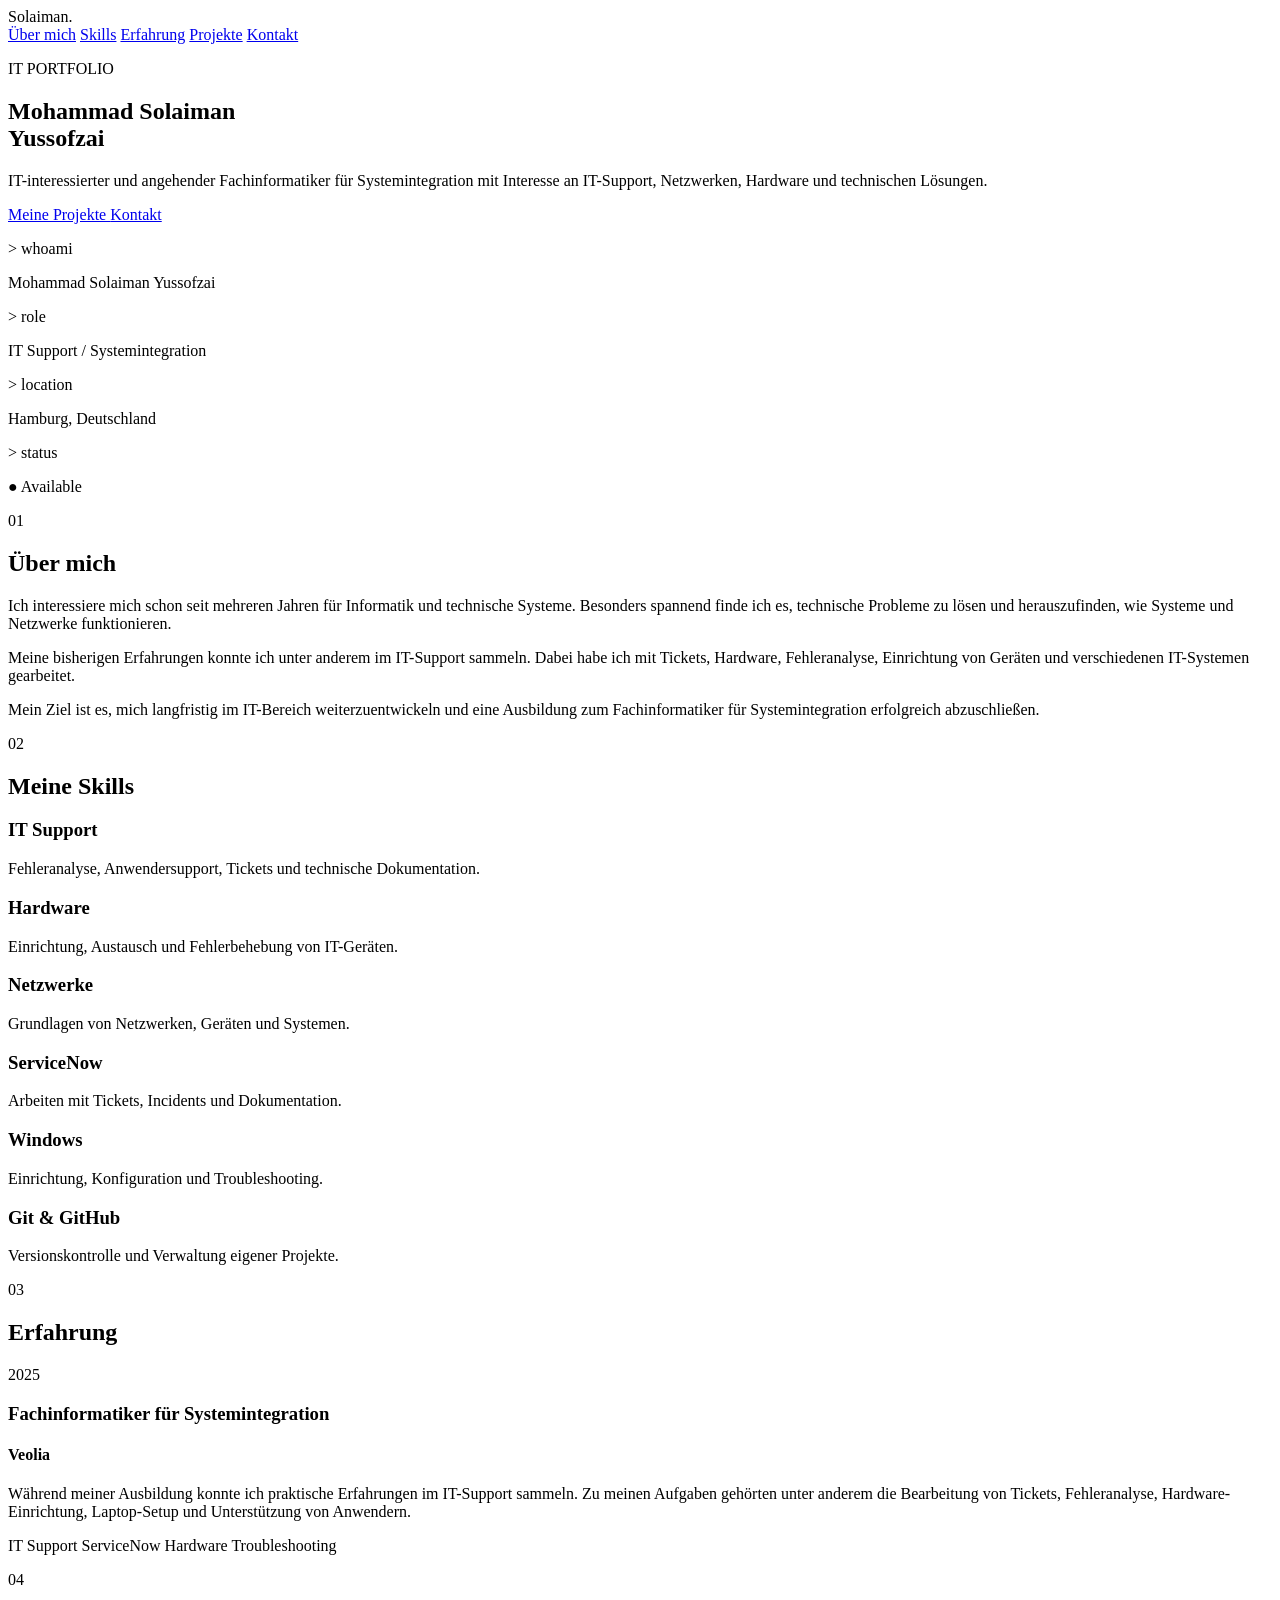
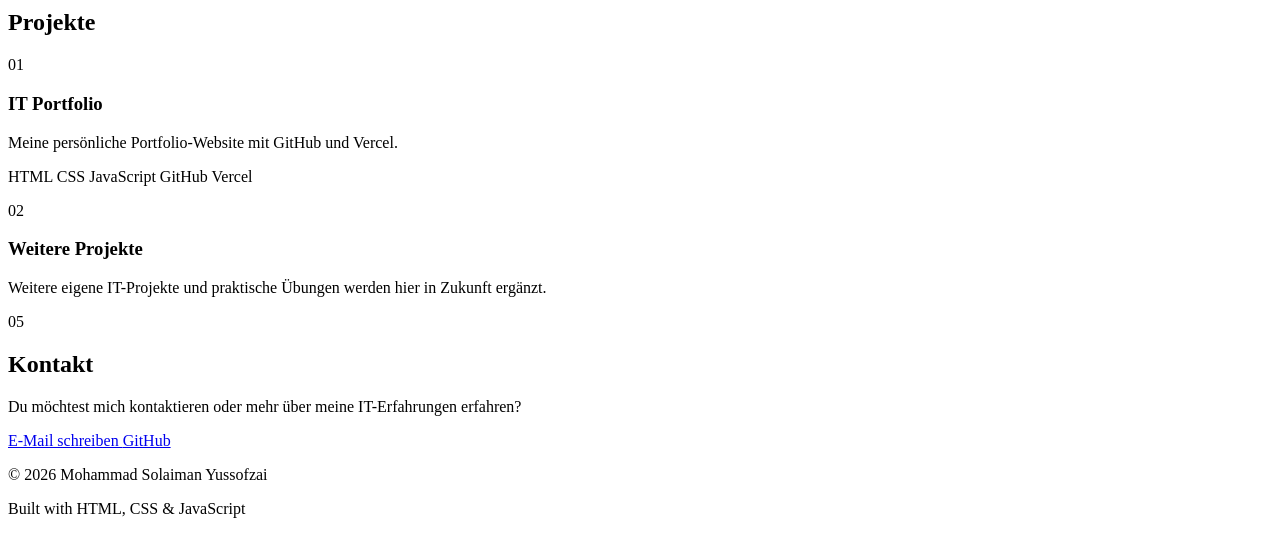
==== index.html @ 91b8a389 "Add initial HTML structure for IT portfolio This commit adds a complete HTML structure for an IT por" ====
<!DOCTYPE html>
<html lang="de">
<head>
    <meta charset="UTF-8">
    <meta name="viewport" content="width=device-width, initial-scale=1.0">

    <title>Mohammad Solaiman Yussofzai | IT Portfolio</title>

    <meta name="description" content="IT-Portfolio von Mohammad Solaiman Yussofzai – IT Support, Systemintegration und technische Projekte.">

    <link rel="stylesheet" href="style.css">
</head>

<body>

    <header>
        <nav class="navbar">
            <div class="logo">Solaiman<span>.</span></div>

            <div class="nav-links">
                <a href="#about">Über mich</a>
                <a href="#skills">Skills</a>
                <a href="#experience">Erfahrung</a>
                <a href="#projects">Projekte</a>
                <a href="#contact">Kontakt</a>
            </div>
        </nav>
    </header>


    <main>

        <!-- STARTSEITE -->
        <section class="hero">

            <div class="hero-text">

                <p class="small-title">IT PORTFOLIO</p>

                <h1>
                    Mohammad Solaiman<br>
                    <span>Yussofzai</span>
                </h1>

                <p class="hero-description">
                    IT-interessierter und angehender Fachinformatiker
                    für Systemintegration mit Interesse an IT-Support,
                    Netzwerken, Hardware und technischen Lösungen.
                </p>

                <div class="buttons">
                    <a href="#projects" class="button primary">
                        Meine Projekte
                    </a>

                    <a href="#contact" class="button secondary">
                        Kontakt
                    </a>
                </div>

            </div>

            <div class="hero-card">

                <div class="terminal">
                    <div class="terminal-top">
                        <span></span>
                        <span></span>
                        <span></span>
                    </div>

                    <div class="terminal-content">
                        <p><span class="green">></span> whoami</p>
                        <p>Mohammad Solaiman Yussofzai</p>

                        <p><span class="green">></span> role</p>
                        <p>IT Support / Systemintegration</p>

                        <p><span class="green">></span> location</p>
                        <p>Hamburg, Deutschland</p>

                        <p><span class="green">></span> status</p>
                        <p class="green">● Available</p>
                    </div>
                </div>

            </div>

        </section>


        <!-- ÜBER MICH -->
        <section id="about" class="section">

            <p class="section-number">01</p>

            <h2>Über mich</h2>

            <div class="about-text">

                <p>
                    Ich interessiere mich schon seit mehreren Jahren für
                    Informatik und technische Systeme. Besonders spannend
                    finde ich es, technische Probleme zu lösen und
                    herauszufinden, wie Systeme und Netzwerke funktionieren.
                </p>

                <p>
                    Meine bisherigen Erfahrungen konnte ich unter anderem
                    im IT-Support sammeln. Dabei habe ich mit Tickets,
                    Hardware, Fehleranalyse, Einrichtung von Geräten und
                    verschiedenen IT-Systemen gearbeitet.
                </p>

                <p>
                    Mein Ziel ist es, mich langfristig im IT-Bereich
                    weiterzuentwickeln und eine Ausbildung zum
                    Fachinformatiker für Systemintegration erfolgreich
                    abzuschließen.
                </p>

            </div>

        </section>


        <!-- SKILLS -->
        <section id="skills" class="section">

            <p class="section-number">02</p>

            <h2>Meine Skills</h2>

            <div class="skills-grid">

                <div class="skill">
                    <h3>IT Support</h3>
                    <p>
                        Fehleranalyse, Anwendersupport,
                        Tickets und technische Dokumentation.
                    </p>
                </div>

                <div class="skill">
                    <h3>Hardware</h3>
                    <p>
                        Einrichtung, Austausch und
                        Fehlerbehebung von IT-Geräten.
                    </p>
                </div>

                <div class="skill">
                    <h3>Netzwerke</h3>
                    <p>
                        Grundlagen von Netzwerken,
                        Geräten und Systemen.
                    </p>
                </div>

                <div class="skill">
                    <h3>ServiceNow</h3>
                    <p>
                        Arbeiten mit Tickets,
                        Incidents und Dokumentation.
                    </p>
                </div>

                <div class="skill">
                    <h3>Windows</h3>
                    <p>
                        Einrichtung, Konfiguration und
                        Troubleshooting.
                    </p>
                </div>

                <div class="skill">
                    <h3>Git & GitHub</h3>
                    <p>
                        Versionskontrolle und Verwaltung
                        eigener Projekte.
                    </p>
                </div>

            </div>

        </section>


        <!-- ERFAHRUNG -->
        <section id="experience" class="section">

            <p class="section-number">03</p>

            <h2>Erfahrung</h2>

            <div class="experience-card">

                <div class="experience-date">
                    2025
                </div>

                <div>
                    <h3>Fachinformatiker für Systemintegration</h3>

                    <h4>Veolia</h4>

                    <p>
                        Während meiner Ausbildung konnte ich praktische
                        Erfahrungen im IT-Support sammeln. Zu meinen
                        Aufgaben gehörten unter anderem die Bearbeitung
                        von Tickets, Fehleranalyse, Hardware-Einrichtung,
                        Laptop-Setup und Unterstützung von Anwendern.
                    </p>

                    <div class="tags">
                        <span>IT Support</span>
                        <span>ServiceNow</span>
                        <span>Hardware</span>
                        <span>Troubleshooting</span>
                    </div>
                </div>

            </div>

        </section>


        <!-- PROJEKTE -->
        <section id="projects" class="section">

            <p class="section-number">04</p>

            <h2>Projekte</h2>

            <div class="projects-grid">

                <div class="project">

                    <p class="project-number">01</p>

                    <h3>IT Portfolio</h3>

                    <p>
                        Meine persönliche Portfolio-Website mit
                        GitHub und Vercel.
                    </p>

                    <div class="tags">
                        <span>HTML</span>
                        <span>CSS</span>
                        <span>JavaScript</span>
                        <span>GitHub</span>
                        <span>Vercel</span>
                    </div>

                </div>


                <div class="project">

                    <p class="project-number">02</p>

                    <h3>Weitere Projekte</h3>

                    <p>
                        Weitere eigene IT-Projekte und praktische
                        Übungen werden hier in Zukunft ergänzt.
                    </p>

                </div>

            </div>

        </section>


        <!-- KONTAKT -->
        <section id="contact" class="section contact">

            <p class="section-number">05</p>

            <h2>Kontakt</h2>

            <p>
                Du möchtest mich kontaktieren oder mehr über meine
                IT-Erfahrungen erfahren?
            </p>

            <a
                href="mailto:DEINE-EMAIL@EMAIL.DE"
                class="button primary"
            >
                E-Mail schreiben
            </a>

            <a
                href="https://github.com/"
                target="_blank"
                class="github-link"
            >
                GitHub
            </a>

        </section>

    </main>


    <footer>

        <p>
            © 2026 Mohammad Solaiman Yussofzai
        </p>

        <p>
            Built with HTML, CSS & JavaScript
        </p>

    </footer>

</body>
</html>
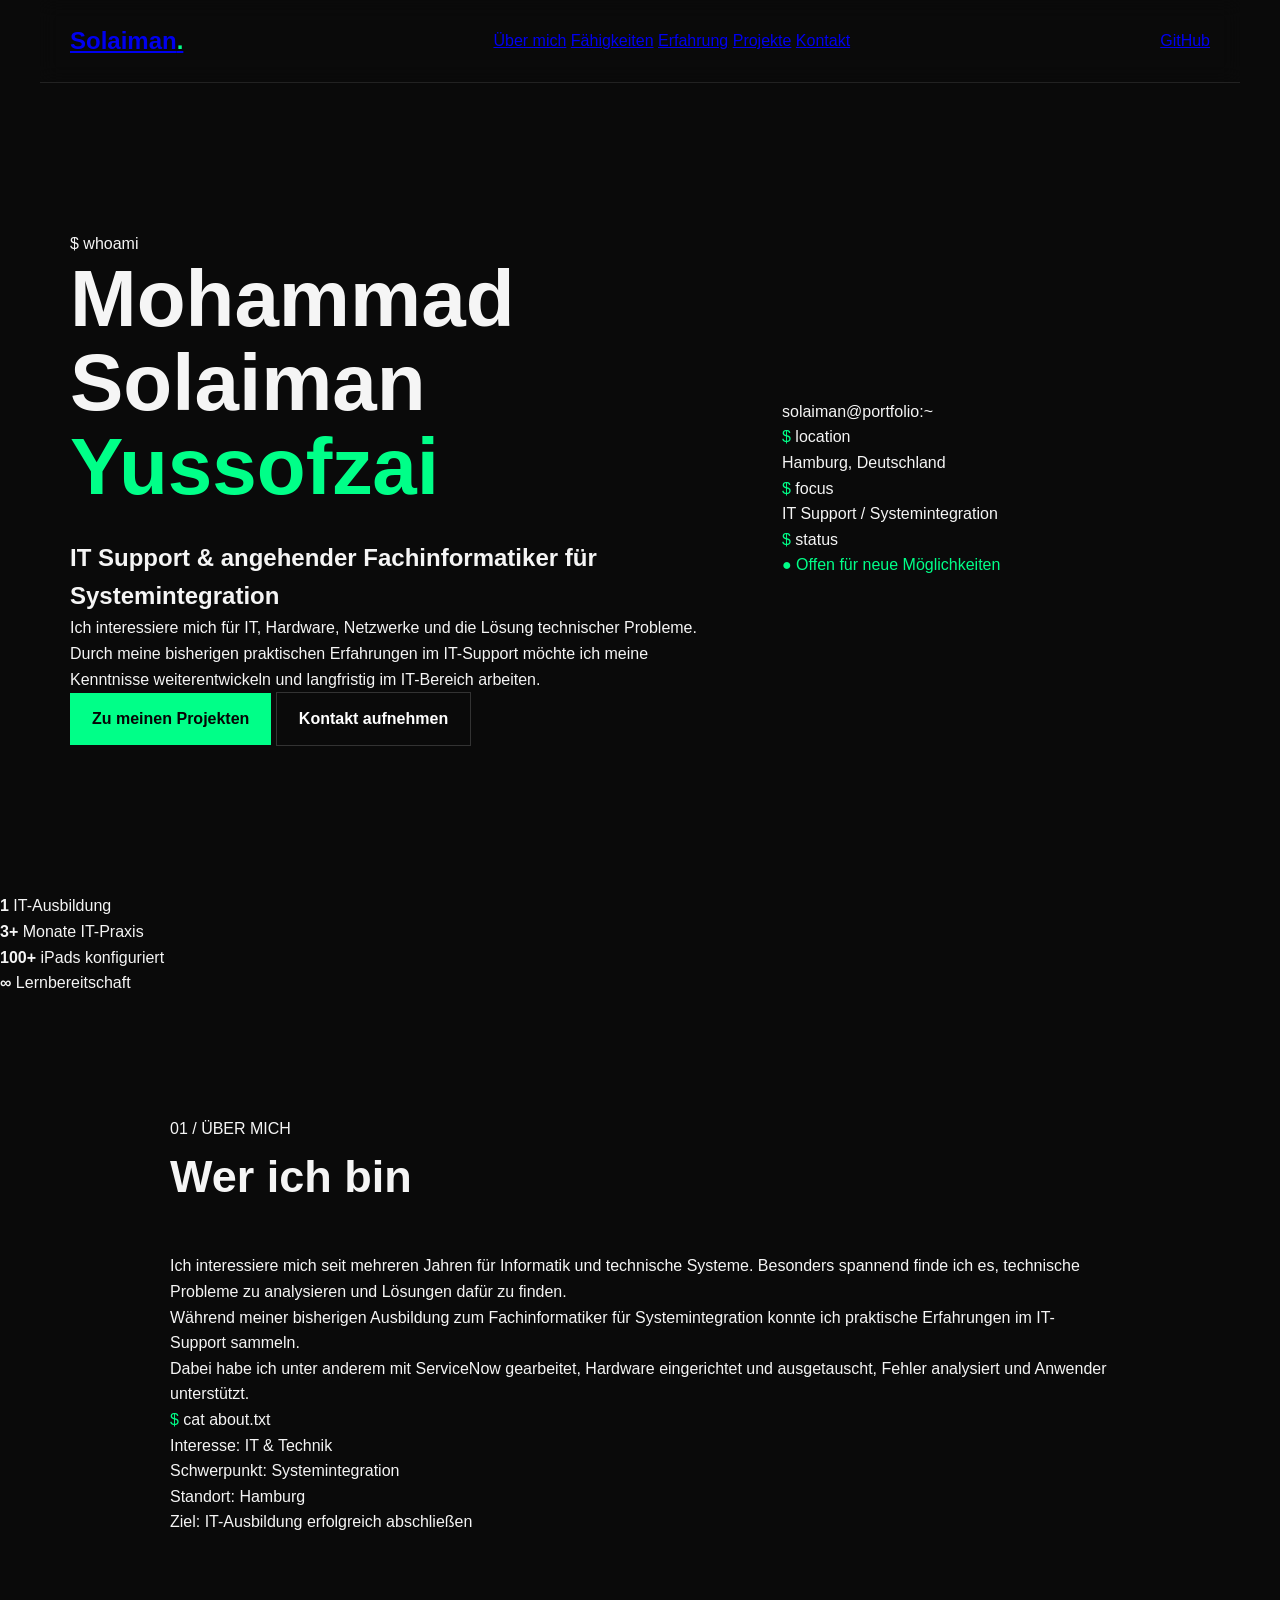
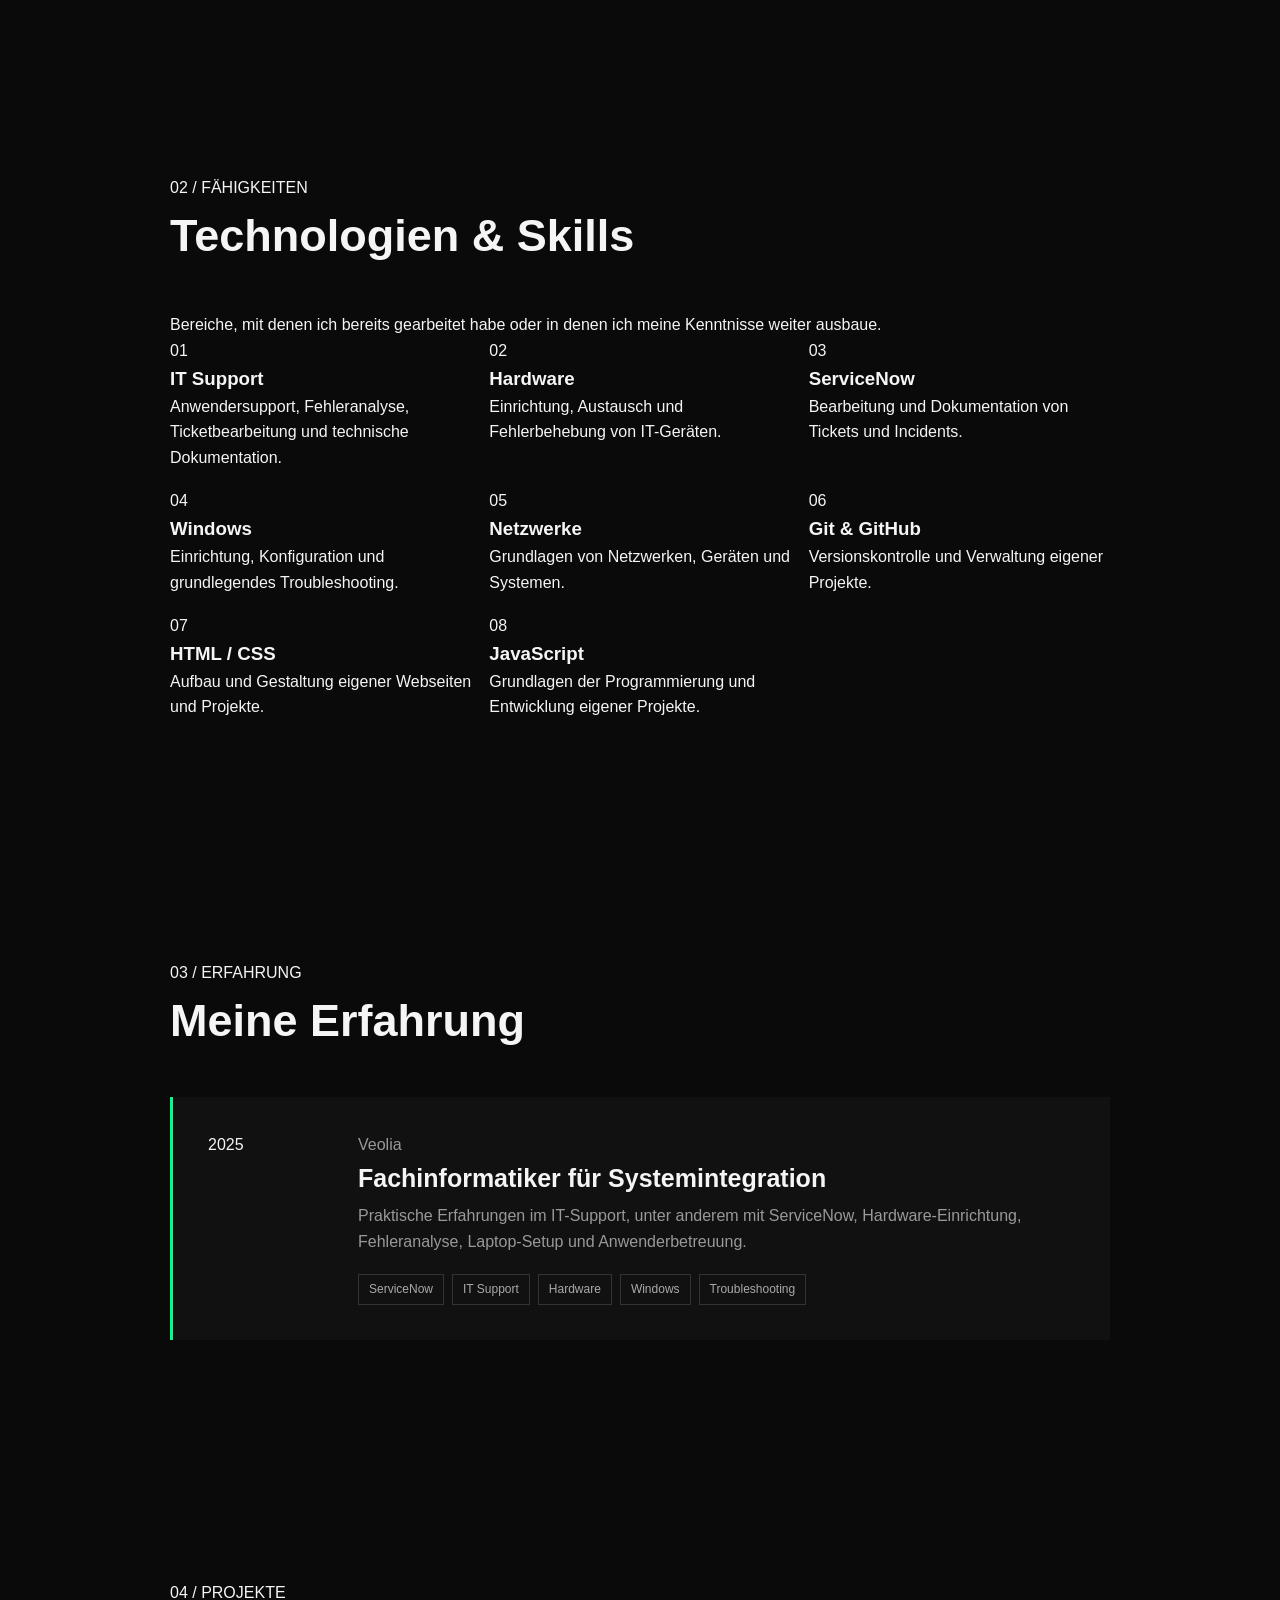
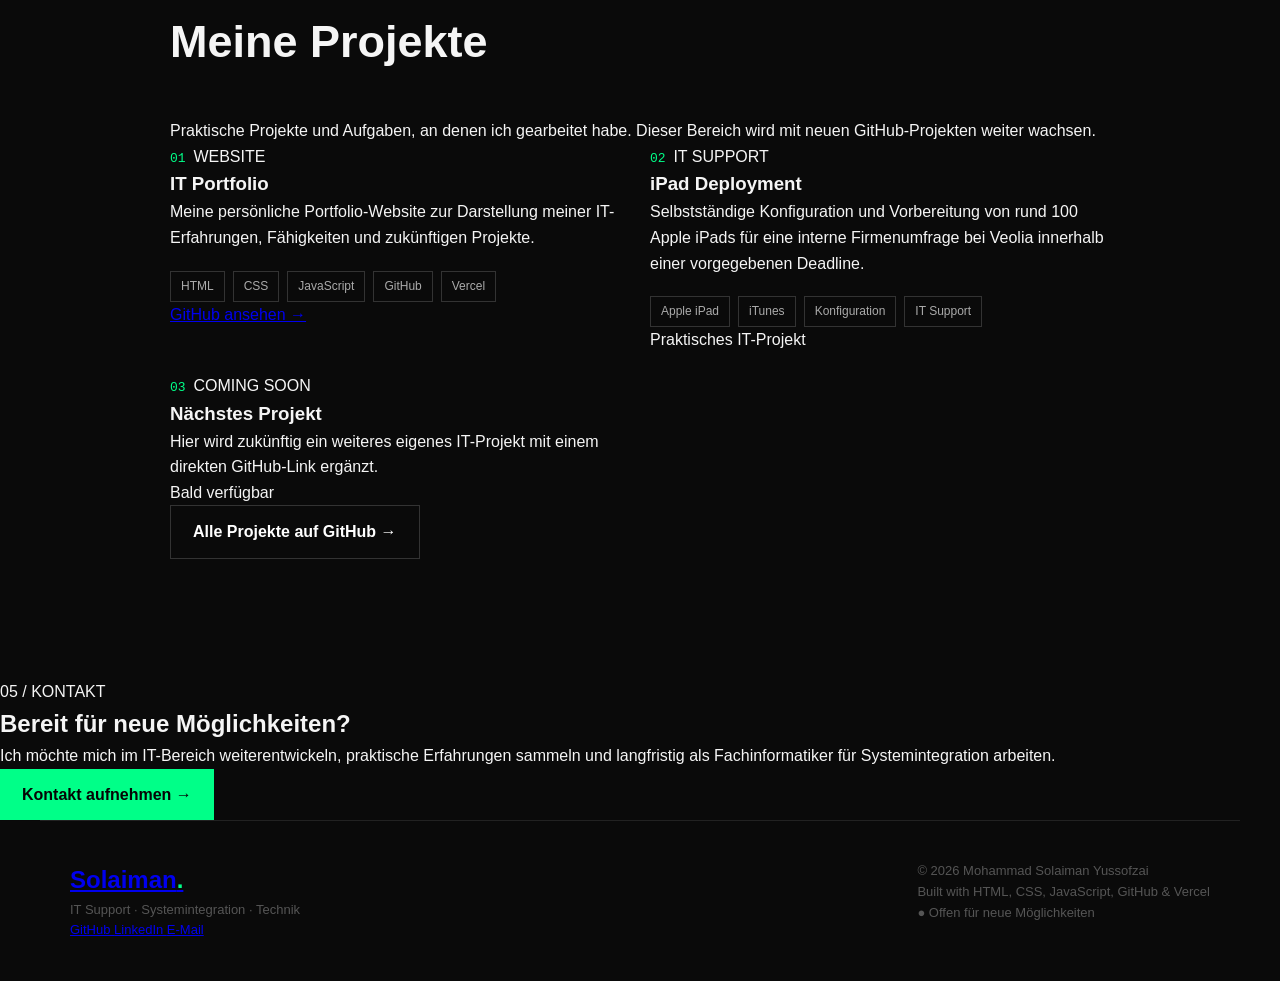
==== commit c44883b3: "Refactor index.html for improved structure and content Updated HTML structure and improved content c" ====
--- a/index.html
+++ b/index.html
@@ -1,87 +1,131 @@
 <!DOCTYPE html>
 <html lang="de">
+
 <head>
     <meta charset="UTF-8">
     <meta name="viewport" content="width=device-width, initial-scale=1.0">
 
     <title>Mohammad Solaiman Yussofzai | IT Portfolio</title>
 
-    <meta name="description" content="IT-Portfolio von Mohammad Solaiman Yussofzai – IT Support, Systemintegration und technische Projekte.">
+    <meta name="description"
+        content="IT-Portfolio von Mohammad Solaiman Yussofzai – IT Support, Systemintegration und technische Projekte.">
 
     <link rel="stylesheet" href="style.css">
 </head>
 
 <body>
 
-    <header>
-        <nav class="navbar">
-            <div class="logo">Solaiman<span>.</span></div>
-
-            <div class="nav-links">
-                <a href="#about">Über mich</a>
-                <a href="#skills">Skills</a>
-                <a href="#experience">Erfahrung</a>
-                <a href="#projects">Projekte</a>
-                <a href="#contact">Kontakt</a>
-            </div>
+    <!-- NAVIGATION -->
+
+    <header class="navbar">
+
+        <a href="#home" class="logo">
+            Solaiman<span>.</span>
+        </a>
+
+        <nav>
+            <a href="#about">Über mich</a>
+            <a href="#skills">Fähigkeiten</a>
+            <a href="#experience">Erfahrung</a>
+            <a href="#projects">Projekte</a>
+            <a href="#contact">Kontakt</a>
         </nav>
+
+        <a href="https://github.com/yussofzais-cloud"
+           target="_blank"
+           class="github-button">
+            GitHub
+        </a>
+
     </header>
 
 
     <main>
 
-        <!-- STARTSEITE -->
-        <section class="hero">
-
-            <div class="hero-text">
-
-                <p class="small-title">IT PORTFOLIO</p>
+        <!-- HERO / START -->
+
+        <section id="home" class="hero">
+
+            <div class="hero-content">
+
+                <p class="terminal-command">
+                    $ whoami
+                </p>
 
                 <h1>
                     Mohammad Solaiman<br>
                     <span>Yussofzai</span>
                 </h1>
 
-                <p class="hero-description">
-                    IT-interessierter und angehender Fachinformatiker
-                    für Systemintegration mit Interesse an IT-Support,
-                    Netzwerken, Hardware und technischen Lösungen.
+                <h2>
+                    IT Support & angehender Fachinformatiker
+                    für Systemintegration
+                </h2>
+
+                <p class="hero-text">
+                    Ich interessiere mich für IT, Hardware, Netzwerke
+                    und die Lösung technischer Probleme. Durch meine
+                    bisherigen praktischen Erfahrungen im IT-Support
+                    möchte ich meine Kenntnisse weiterentwickeln und
+                    langfristig im IT-Bereich arbeiten.
                 </p>
 
-                <div class="buttons">
+                <div class="hero-buttons">
+
                     <a href="#projects" class="button primary">
-                        Meine Projekte
+                        Zu meinen Projekten
                     </a>
 
                     <a href="#contact" class="button secondary">
-                        Kontakt
+                        Kontakt aufnehmen
                     </a>
-                </div>
-
-            </div>
-
-            <div class="hero-card">
-
-                <div class="terminal">
-                    <div class="terminal-top">
+
+                </div>
+
+            </div>
+
+
+            <div class="terminal-window">
+
+                <div class="terminal-header">
+
+                    <div class="terminal-dots">
                         <span></span>
                         <span></span>
                         <span></span>
                     </div>
 
-                    <div class="terminal-content">
-                        <p><span class="green">></span> whoami</p>
-                        <p>Mohammad Solaiman Yussofzai</p>
-
-                        <p><span class="green">></span> role</p>
-                        <p>IT Support / Systemintegration</p>
-
-                        <p><span class="green">></span> location</p>
-                        <p>Hamburg, Deutschland</p>
-
-                        <p><span class="green">></span> status</p>
-                        <p class="green">● Available</p>
-                    </div>
+                    <p>solaiman@portfolio:~</p>
+
+                </div>
+
+
+                <div class="terminal-body">
+
+                    <p>
+                        <span class="green">$</span> location
+                    </p>
+
+                    <p class="terminal-result">
+                        Hamburg, Deutschland
+                    </p>
+
+                    <p>
+                        <span class="green">$</span> focus
+                    </p>
+
+                    <p class="terminal-result">
+                        IT Support / Systemintegration
+                    </p>
+
+                    <p>
+                        <span class="green">$</span> status
+                    </p>
+
+                    <p class="terminal-result green">
+                        ● Offen für neue Möglichkeiten
+                    </p>
+
                 </div>
 
             </div>
@@ -89,96 +133,287 @@
         </section>
 
 
+        <!-- STATS -->
+
+        <section class="stats">
+
+            <div class="stat">
+
+                <strong>1</strong>
+
+                <span>
+                    IT-Ausbildung
+                </span>
+
+            </div>
+
+
+            <div class="stat">
+
+                <strong>3+</strong>
+
+                <span>
+                    Monate IT-Praxis
+                </span>
+
+            </div>
+
+
+            <div class="stat">
+
+                <strong>100+</strong>
+
+                <span>
+                    iPads konfiguriert
+                </span>
+
+            </div>
+
+
+            <div class="stat">
+
+                <strong>∞</strong>
+
+                <span>
+                    Lernbereitschaft
+                </span>
+
+            </div>
+
+        </section>
+
+
         <!-- ÜBER MICH -->
+
         <section id="about" class="section">
 
-            <p class="section-number">01</p>
-
-            <h2>Über mich</h2>
-
-            <div class="about-text">
-
-                <p>
-                    Ich interessiere mich schon seit mehreren Jahren für
-                    Informatik und technische Systeme. Besonders spannend
-                    finde ich es, technische Probleme zu lösen und
-                    herauszufinden, wie Systeme und Netzwerke funktionieren.
-                </p>
-
-                <p>
-                    Meine bisherigen Erfahrungen konnte ich unter anderem
-                    im IT-Support sammeln. Dabei habe ich mit Tickets,
-                    Hardware, Fehleranalyse, Einrichtung von Geräten und
-                    verschiedenen IT-Systemen gearbeitet.
-                </p>
-
-                <p>
-                    Mein Ziel ist es, mich langfristig im IT-Bereich
-                    weiterzuentwickeln und eine Ausbildung zum
-                    Fachinformatiker für Systemintegration erfolgreich
-                    abzuschließen.
-                </p>
+            <p class="section-label">
+                01 / ÜBER MICH
+            </p>
+
+            <h2>
+                Wer ich bin
+            </h2>
+
+            <div class="about-grid">
+
+                <div>
+
+                    <p>
+                        Ich interessiere mich seit mehreren Jahren
+                        für Informatik und technische Systeme.
+                        Besonders spannend finde ich es, technische
+                        Probleme zu analysieren und Lösungen dafür
+                        zu finden.
+                    </p>
+
+                    <p>
+                        Während meiner bisherigen Ausbildung zum
+                        Fachinformatiker für Systemintegration konnte
+                        ich praktische Erfahrungen im IT-Support sammeln.
+                    </p>
+
+                    <p>
+                        Dabei habe ich unter anderem mit ServiceNow
+                        gearbeitet, Hardware eingerichtet und
+                        ausgetauscht, Fehler analysiert und Anwender
+                        unterstützt.
+                    </p>
+
+                </div>
+
+
+                <div class="about-terminal">
+
+                    <p>
+                        <span class="green">$</span> cat about.txt
+                    </p>
+
+                    <p>
+                        Interesse: IT & Technik
+                    </p>
+
+                    <p>
+                        Schwerpunkt: Systemintegration
+                    </p>
+
+                    <p>
+                        Standort: Hamburg
+                    </p>
+
+                    <p>
+                        Ziel: IT-Ausbildung erfolgreich abschließen
+                    </p>
+
+                </div>
 
             </div>
 
         </section>
 
 
-        <!-- SKILLS -->
+        <!-- FÄHIGKEITEN -->
+
         <section id="skills" class="section">
 
-            <p class="section-number">02</p>
-
-            <h2>Meine Skills</h2>
+            <p class="section-label">
+                02 / FÄHIGKEITEN
+            </p>
+
+            <h2>
+                Technologien & Skills
+            </h2>
+
+            <p class="section-intro">
+                Bereiche, mit denen ich bereits gearbeitet habe
+                oder in denen ich meine Kenntnisse weiter ausbaue.
+            </p>
+
 
             <div class="skills-grid">
 
-                <div class="skill">
-                    <h3>IT Support</h3>
-                    <p>
-                        Fehleranalyse, Anwendersupport,
-                        Tickets und technische Dokumentation.
-                    </p>
-                </div>
-
-                <div class="skill">
-                    <h3>Hardware</h3>
+                <div class="skill-card">
+
+                    <span class="skill-number">
+                        01
+                    </span>
+
+                    <h3>
+                        IT Support
+                    </h3>
+
+                    <p>
+                        Anwendersupport, Fehleranalyse,
+                        Ticketbearbeitung und technische
+                        Dokumentation.
+                    </p>
+
+                </div>
+
+
+                <div class="skill-card">
+
+                    <span class="skill-number">
+                        02
+                    </span>
+
+                    <h3>
+                        Hardware
+                    </h3>
+
                     <p>
                         Einrichtung, Austausch und
                         Fehlerbehebung von IT-Geräten.
                     </p>
-                </div>
-
-                <div class="skill">
-                    <h3>Netzwerke</h3>
+
+                </div>
+
+
+                <div class="skill-card">
+
+                    <span class="skill-number">
+                        03
+                    </span>
+
+                    <h3>
+                        ServiceNow
+                    </h3>
+
+                    <p>
+                        Bearbeitung und Dokumentation von
+                        Tickets und Incidents.
+                    </p>
+
+                </div>
+
+
+                <div class="skill-card">
+
+                    <span class="skill-number">
+                        04
+                    </span>
+
+                    <h3>
+                        Windows
+                    </h3>
+
+                    <p>
+                        Einrichtung, Konfiguration und
+                        grundlegendes Troubleshooting.
+                    </p>
+
+                </div>
+
+
+                <div class="skill-card">
+
+                    <span class="skill-number">
+                        05
+                    </span>
+
+                    <h3>
+                        Netzwerke
+                    </h3>
+
                     <p>
                         Grundlagen von Netzwerken,
                         Geräten und Systemen.
                     </p>
-                </div>
-
-                <div class="skill">
-                    <h3>ServiceNow</h3>
-                    <p>
-                        Arbeiten mit Tickets,
-                        Incidents und Dokumentation.
-                    </p>
-                </div>
-
-                <div class="skill">
-                    <h3>Windows</h3>
-                    <p>
-                        Einrichtung, Konfiguration und
-                        Troubleshooting.
-                    </p>
-                </div>
-
-                <div class="skill">
-                    <h3>Git & GitHub</h3>
+
+                </div>
+
+
+                <div class="skill-card">
+
+                    <span class="skill-number">
+                        06
+                    </span>
+
+                    <h3>
+                        Git & GitHub
+                    </h3>
+
                     <p>
                         Versionskontrolle und Verwaltung
                         eigener Projekte.
                     </p>
+
+                </div>
+
+
+                <div class="skill-card">
+
+                    <span class="skill-number">
+                        07
+                    </span>
+
+                    <h3>
+                        HTML / CSS
+                    </h3>
+
+                    <p>
+                        Aufbau und Gestaltung eigener
+                        Webseiten und Projekte.
+                    </p>
+
+                </div>
+
+
+                <div class="skill-card">
+
+                    <span class="skill-number">
+                        08
+                    </span>
+
+                    <h3>
+                        JavaScript
+                    </h3>
+
+                    <p>
+                        Grundlagen der Programmierung
+                        und Entwicklung eigener Projekte.
+                    </p>
+
                 </div>
 
             </div>
@@ -187,37 +422,53 @@
 
 
         <!-- ERFAHRUNG -->
+
         <section id="experience" class="section">
 
-            <p class="section-number">03</p>
-
-            <h2>Erfahrung</h2>
+            <p class="section-label">
+                03 / ERFAHRUNG
+            </p>
+
+            <h2>
+                Meine Erfahrung
+            </h2>
+
 
             <div class="experience-card">
 
-                <div class="experience-date">
+                <div class="experience-year">
                     2025
                 </div>
 
-                <div>
-                    <h3>Fachinformatiker für Systemintegration</h3>
-
-                    <h4>Veolia</h4>
-
-                    <p>
-                        Während meiner Ausbildung konnte ich praktische
-                        Erfahrungen im IT-Support sammeln. Zu meinen
-                        Aufgaben gehörten unter anderem die Bearbeitung
-                        von Tickets, Fehleranalyse, Hardware-Einrichtung,
-                        Laptop-Setup und Unterstützung von Anwendern.
-                    </p>
+
+                <div class="experience-content">
+
+                    <p class="experience-company">
+                        Veolia
+                    </p>
+
+                    <h3>
+                        Fachinformatiker für Systemintegration
+                    </h3>
+
+                    <p>
+                        Praktische Erfahrungen im IT-Support,
+                        unter anderem mit ServiceNow,
+                        Hardware-Einrichtung, Fehleranalyse,
+                        Laptop-Setup und Anwenderbetreuung.
+                    </p>
+
 
                     <div class="tags">
+
+                        <span>ServiceNow</span>
                         <span>IT Support</span>
-                        <span>ServiceNow</span>
                         <span>Hardware</span>
+                        <span>Windows</span>
                         <span>Troubleshooting</span>
+
                     </div>
+
                 </div>
 
             </div>
@@ -226,48 +477,170 @@
 
 
         <!-- PROJEKTE -->
+
         <section id="projects" class="section">
 
-            <p class="section-number">04</p>
-
-            <h2>Projekte</h2>
+            <p class="section-label">
+                04 / PROJEKTE
+            </p>
+
+            <h2>
+                Meine Projekte
+            </h2>
+
+            <p class="section-intro">
+                Praktische Projekte und Aufgaben, an denen ich
+                gearbeitet habe. Dieser Bereich wird mit neuen
+                GitHub-Projekten weiter wachsen.
+            </p>
+
 
             <div class="projects-grid">
 
-                <div class="project">
-
-                    <p class="project-number">01</p>
-
-                    <h3>IT Portfolio</h3>
-
-                    <p>
-                        Meine persönliche Portfolio-Website mit
-                        GitHub und Vercel.
-                    </p>
+
+                <!-- PROJEKT 1 -->
+
+                <article class="project-card">
+
+                    <div class="project-top">
+
+                        <span class="project-number">
+                            01
+                        </span>
+
+                        <span class="project-type">
+                            WEBSITE
+                        </span>
+
+                    </div>
+
+
+                    <h3>
+                        IT Portfolio
+                    </h3>
+
+                    <p>
+                        Meine persönliche Portfolio-Website zur
+                        Darstellung meiner IT-Erfahrungen,
+                        Fähigkeiten und zukünftigen Projekte.
+                    </p>
+
 
                     <div class="tags">
+
                         <span>HTML</span>
                         <span>CSS</span>
                         <span>JavaScript</span>
                         <span>GitHub</span>
                         <span>Vercel</span>
+
                     </div>
 
-                </div>
-
-
-                <div class="project">
-
-                    <p class="project-number">02</p>
-
-                    <h3>Weitere Projekte</h3>
-
-                    <p>
-                        Weitere eigene IT-Projekte und praktische
-                        Übungen werden hier in Zukunft ergänzt.
-                    </p>
-
-                </div>
+
+                    <a
+                        href="https://github.com/yussofzais-cloud/solaiman-portfolio"
+                        target="_blank"
+                        class="project-link"
+                    >
+                        GitHub ansehen →
+                    </a>
+
+                </article>
+
+
+                <!-- PROJEKT 2 -->
+
+                <article class="project-card">
+
+                    <div class="project-top">
+
+                        <span class="project-number">
+                            02
+                        </span>
+
+                        <span class="project-type">
+                            IT SUPPORT
+                        </span>
+
+                    </div>
+
+
+                    <h3>
+                        iPad Deployment
+                    </h3>
+
+                    <p>
+                        Selbstständige Konfiguration und Vorbereitung
+                        von rund 100 Apple iPads für eine interne
+                        Firmenumfrage bei Veolia innerhalb einer
+                        vorgegebenen Deadline.
+                    </p>
+
+
+                    <div class="tags">
+
+                        <span>Apple iPad</span>
+                        <span>iTunes</span>
+                        <span>Konfiguration</span>
+                        <span>IT Support</span>
+
+                    </div>
+
+
+                    <span class="project-link">
+                        Praktisches IT-Projekt
+                    </span>
+
+                </article>
+
+
+                <!-- PLATZHALTER FÜR ZUKÜNFTIGE PROJEKTE -->
+
+                <article class="project-card future-project">
+
+                    <div class="project-top">
+
+                        <span class="project-number">
+                            03
+                        </span>
+
+                        <span class="project-type">
+                            COMING SOON
+                        </span>
+
+                    </div>
+
+
+                    <h3>
+                        Nächstes Projekt
+                    </h3>
+
+                    <p>
+                        Hier wird zukünftig ein weiteres eigenes
+                        IT-Projekt mit einem direkten GitHub-Link
+                        ergänzt.
+                    </p>
+
+
+                    <span class="project-link">
+                        Bald verfügbar
+                    </span>
+
+                </article>
+
+
+            </div>
+
+
+            <div class="all-projects">
+
+                <a
+                    href="https://github.com/yussofzais-cloud"
+                    target="_blank"
+                    class="button secondary"
+                >
+                    Alle Projekte auf GitHub →
+                </a>
 
             </div>
 
@@ -275,48 +648,96 @@
 
 
         <!-- KONTAKT -->
-        <section id="contact" class="section contact">
-
-            <p class="section-number">05</p>
-
-            <h2>Kontakt</h2>
+
+        <section id="contact" class="contact-section">
+
+            <p class="section-label">
+                05 / KONTAKT
+            </p>
+
+            <h2>
+                Bereit für neue Möglichkeiten?
+            </h2>
 
             <p>
-                Du möchtest mich kontaktieren oder mehr über meine
-                IT-Erfahrungen erfahren?
-            </p>
+                Ich möchte mich im IT-Bereich weiterentwickeln,
+                praktische Erfahrungen sammeln und langfristig
+                als Fachinformatiker für Systemintegration arbeiten.
+            </p>
+
 
             <a
                 href="mailto:DEINE-EMAIL@EMAIL.DE"
                 class="button primary"
             >
-                E-Mail schreiben
+                Kontakt aufnehmen →
             </a>
 
-            <a
-                href="https://github.com/"
-                target="_blank"
-                class="github-link"
-            >
-                GitHub
-            </a>
-
         </section>
 
     </main>
 
 
+    <!-- FOOTER -->
+
     <footer>
 
-        <p>
-            © 2026 Mohammad Solaiman Yussofzai
-        </p>
-
-        <p>
-            Built with HTML, CSS & JavaScript
-        </p>
+        <div class="footer-main">
+
+            <div>
+
+                <a href="#home" class="logo">
+                    Solaiman<span>.</span>
+                </a>
+
+                <p>
+                    IT Support · Systemintegration · Technik
+                </p>
+
+            </div>
+
+
+            <div class="social-links">
+
+                <a
+                    href="https://github.com/yussofzais-cloud"
+                    target="_blank"
+                >
+                    GitHub
+                </a>
+
+                <a href="#">
+                    LinkedIn
+                </a>
+
+                <a href="mailto:DEINE-EMAIL@EMAIL.DE">
+                    E-Mail
+                </a>
+
+            </div>
+
+        </div>
+
+
+        <div class="footer-bottom">
+
+            <p>
+                © 2026 Mohammad Solaiman Yussofzai
+            </p>
+
+            <p>
+                Built with HTML, CSS, JavaScript, GitHub & Vercel
+            </p>
+
+            <p class="status">
+                ● Offen für neue Möglichkeiten
+            </p>
+
+        </div>
 
     </footer>
 
+
 </body>
+
 </html>
--- a/style.css
+++ b/style.css
@@ -0,0 +1,413 @@
+* {
+    margin: 0;
+    padding: 0;
+    box-sizing: border-box;
+}
+
+html {
+    scroll-behavior: smooth;
+}
+
+body {
+    font-family: Arial, Helvetica, sans-serif;
+    background: #0a0a0a;
+    color: #f5f5f5;
+    line-height: 1.6;
+}
+
+/* NAVIGATION */
+
+header {
+    position: sticky;
+    top: 0;
+    z-index: 1000;
+    background: rgba(10, 10, 10, 0.9);
+    backdrop-filter: blur(10px);
+    border-bottom: 1px solid #222;
+}
+
+.navbar {
+    max-width: 1200px;
+    margin: auto;
+    padding: 22px 30px;
+
+    display: flex;
+    justify-content: space-between;
+    align-items: center;
+}
+
+.logo {
+    font-size: 24px;
+    font-weight: 700;
+}
+
+.logo span {
+    color: #00ff88;
+}
+
+.nav-links {
+    display: flex;
+    gap: 28px;
+}
+
+.nav-links a {
+    color: #aaa;
+    text-decoration: none;
+    font-size: 14px;
+    transition: 0.3s;
+}
+
+.nav-links a:hover {
+    color: #00ff88;
+}
+
+
+/* HERO */
+
+.hero {
+    max-width: 1200px;
+    min-height: 90vh;
+    margin: auto;
+    padding: 100px 30px;
+
+    display: grid;
+    grid-template-columns: 1.2fr 0.8fr;
+    align-items: center;
+    gap: 70px;
+}
+
+.small-title {
+    color: #00ff88;
+    letter-spacing: 4px;
+    font-size: 13px;
+    font-weight: bold;
+    margin-bottom: 20px;
+}
+
+.hero h1 {
+    font-size: clamp(45px, 7vw, 80px);
+    line-height: 1.05;
+    margin-bottom: 30px;
+}
+
+.hero h1 span {
+    color: #00ff88;
+}
+
+.hero-description {
+    max-width: 650px;
+    color: #aaa;
+    font-size: 18px;
+    margin-bottom: 35px;
+}
+
+
+/* BUTTONS */
+
+.buttons {
+    display: flex;
+    gap: 15px;
+    flex-wrap: wrap;
+}
+
+.button {
+    display: inline-block;
+    padding: 13px 22px;
+    text-decoration: none;
+    font-weight: bold;
+    transition: 0.3s;
+}
+
+.primary {
+    background: #00ff88;
+    color: #050505;
+}
+
+.primary:hover {
+    transform: translateY(-3px);
+    box-shadow: 0 10px 30px rgba(0, 255, 136, 0.2);
+}
+
+.secondary {
+    border: 1px solid #333;
+    color: white;
+}
+
+.secondary:hover {
+    border-color: #00ff88;
+    color: #00ff88;
+}
+
+
+/* TERMINAL */
+
+.hero-card {
+    display: flex;
+    justify-content: center;
+}
+
+.terminal {
+    width: 100%;
+    max-width: 430px;
+    background: #111;
+    border: 1px solid #292929;
+    border-radius: 10px;
+    overflow: hidden;
+    box-shadow: 0 20px 60px rgba(0, 0, 0, 0.5);
+}
+
+.terminal-top {
+    padding: 13px 15px;
+    background: #181818;
+    border-bottom: 1px solid #292929;
+}
+
+.terminal-top span {
+    display: inline-block;
+    width: 10px;
+    height: 10px;
+    border-radius: 50%;
+    background: #444;
+    margin-right: 6px;
+}
+
+.terminal-content {
+    padding: 30px;
+    font-family: monospace;
+    font-size: 14px;
+}
+
+.terminal-content p {
+    margin-bottom: 13px;
+    color: #bbb;
+}
+
+.terminal-content p:nth-child(even) {
+    color: white;
+}
+
+.green {
+    color: #00ff88 !important;
+}
+
+
+/* SECTIONS */
+
+.section {
+    max-width: 1000px;
+    margin: auto;
+    padding: 120px 30px;
+}
+
+.section-number {
+    color: #00ff88;
+    font-family: monospace;
+    margin-bottom: 10px;
+}
+
+.section h2 {
+    font-size: 45px;
+    margin-bottom: 40px;
+}
+
+.about-text {
+    max-width: 800px;
+}
+
+.about-text p {
+    color: #aaa;
+    font-size: 18px;
+    margin-bottom: 20px;
+}
+
+
+/* SKILLS */
+
+.skills-grid {
+    display: grid;
+    grid-template-columns: repeat(3, 1fr);
+    gap: 18px;
+}
+
+.skill {
+    padding: 30px;
+    background: #111;
+    border: 1px solid #222;
+    transition: 0.3s;
+}
+
+.skill:hover {
+    border-color: #00ff88;
+    transform: translateY(-5px);
+}
+
+.skill h3 {
+    margin-bottom: 12px;
+}
+
+.skill p {
+    color: #888;
+}
+
+
+/* EXPERIENCE */
+
+.experience-card {
+    display: grid;
+    grid-template-columns: 120px 1fr;
+    gap: 30px;
+
+    padding: 35px;
+    background: #111;
+    border-left: 3px solid #00ff88;
+}
+
+.experience-date {
+    color: #00ff88;
+    font-family: monospace;
+}
+
+.experience-card h3 {
+    font-size: 25px;
+    margin-bottom: 5px;
+}
+
+.experience-card h4 {
+    color: #00ff88;
+    margin-bottom: 20px;
+}
+
+.experience-card p {
+    color: #999;
+}
+
+
+/* TAGS */
+
+.tags {
+    display: flex;
+    flex-wrap: wrap;
+    gap: 8px;
+    margin-top: 20px;
+}
+
+.tags span {
+    border: 1px solid #333;
+    padding: 5px 10px;
+    color: #aaa;
+    font-size: 12px;
+}
+
+
+/* PROJECTS */
+
+.projects-grid {
+    display: grid;
+    grid-template-columns: repeat(2, 1fr);
+    gap: 20px;
+}
+
+.project {
+    padding: 35px;
+    background: #111;
+    border: 1px solid #222;
+    transition: 0.3s;
+}
+
+.project:hover {
+    border-color: #00ff88;
+    transform: translateY(-5px);
+}
+
+.project-number {
+    color: #00ff88;
+    font-family: monospace;
+    margin-bottom: 20px;
+}
+
+.project h3 {
+    font-size: 25px;
+    margin-bottom: 15px;
+}
+
+.project p {
+    color: #888;
+}
+
+
+/* CONTACT */
+
+.contact {
+    text-align: center;
+}
+
+.contact p {
+    color: #999;
+    margin-bottom: 30px;
+}
+
+.github-link {
+    margin-left: 15px;
+    color: white;
+    text-decoration: none;
+}
+
+.github-link:hover {
+    color: #00ff88;
+}
+
+
+/* FOOTER */
+
+footer {
+    max-width: 1200px;
+    margin: auto;
+    padding: 40px 30px;
+    border-top: 1px solid #222;
+
+    display: flex;
+    justify-content: space-between;
+
+    color: #555;
+    font-size: 13px;
+}
+
+
+/* MOBILE */
+
+@media (max-width: 800px) {
+
+    .nav-links {
+        display: none;
+    }
+
+    .hero {
+        grid-template-columns: 1fr;
+        padding-top: 70px;
+    }
+
+    .skills-grid {
+        grid-template-columns: 1fr;
+    }
+
+    .projects-grid {
+        grid-template-columns: 1fr;
+    }
+
+    .experience-card {
+        grid-template-columns: 1fr;
+    }
+
+    .hero h1 {
+        font-size: 48px;
+    }
+
+    .section h2 {
+        font-size: 38px;
+    }
+
+    footer {
+        flex-direction: column;
+        gap: 10px;
+    }
+}
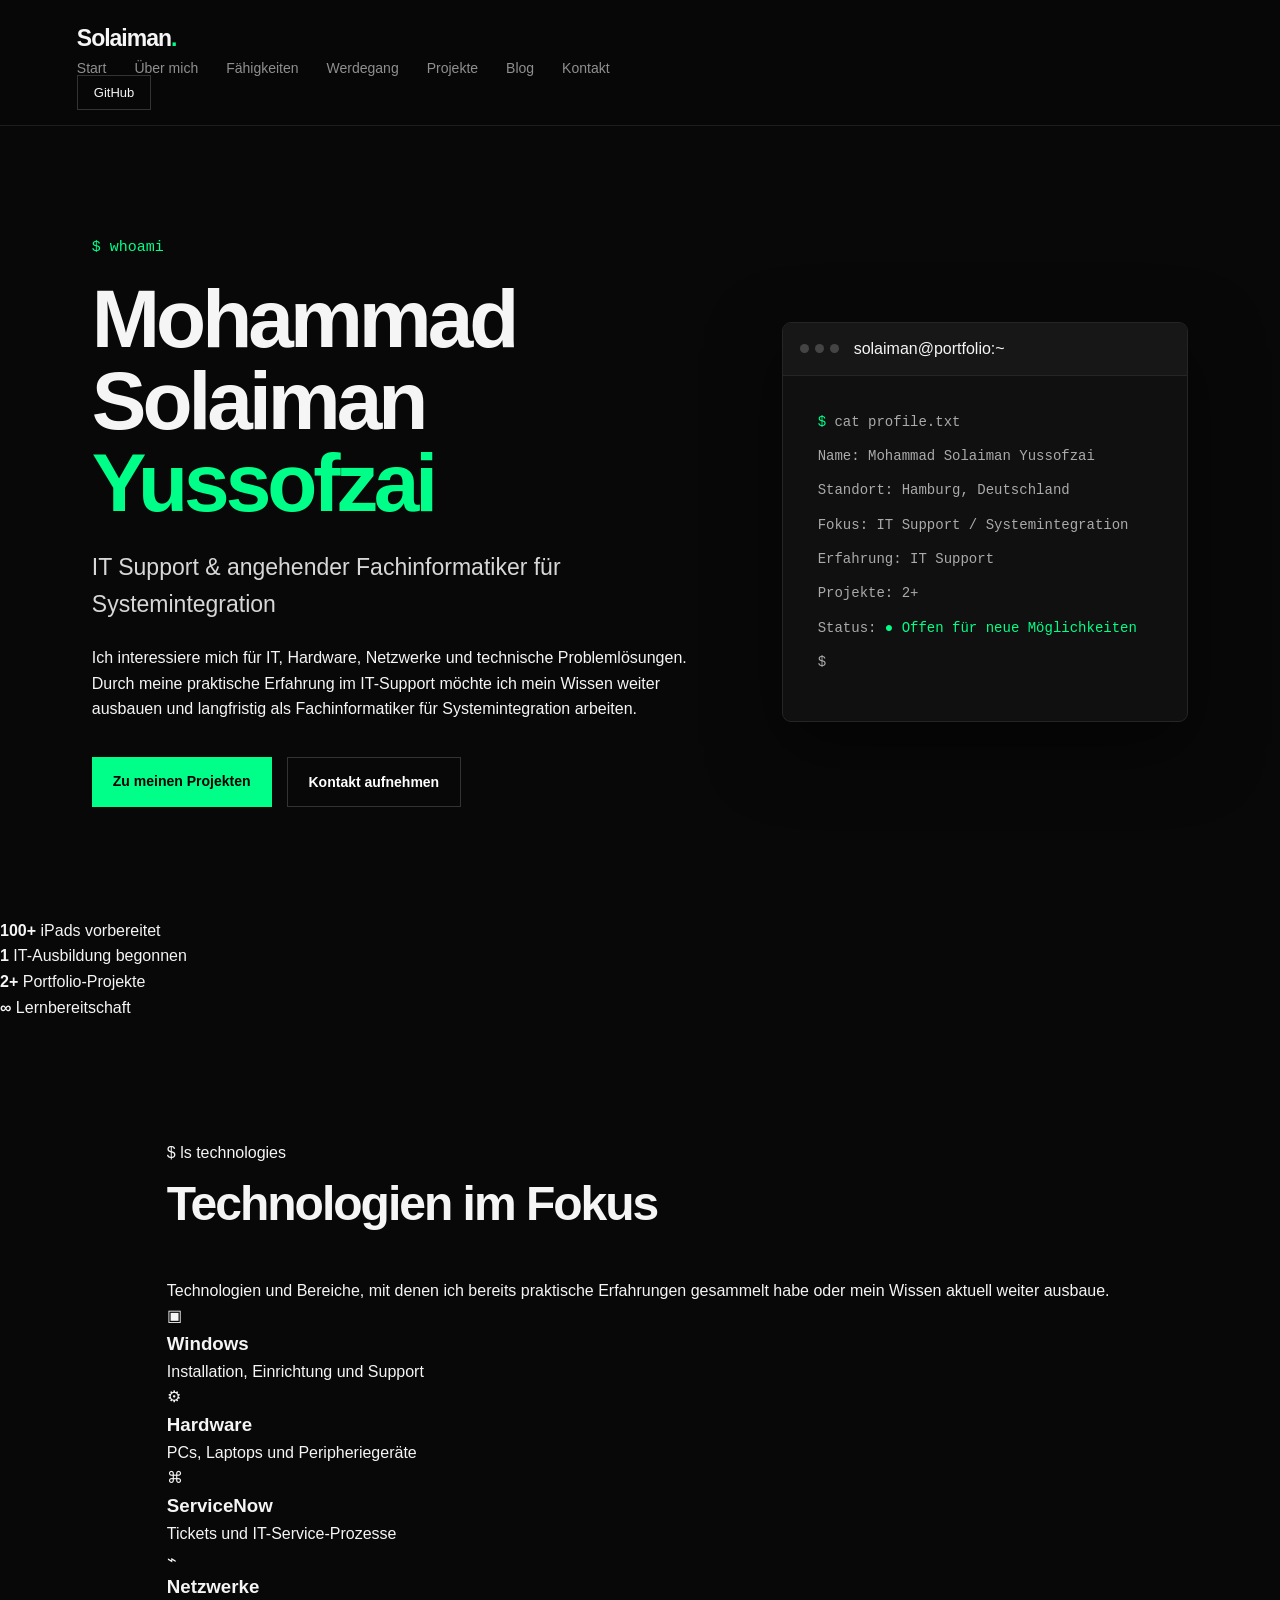
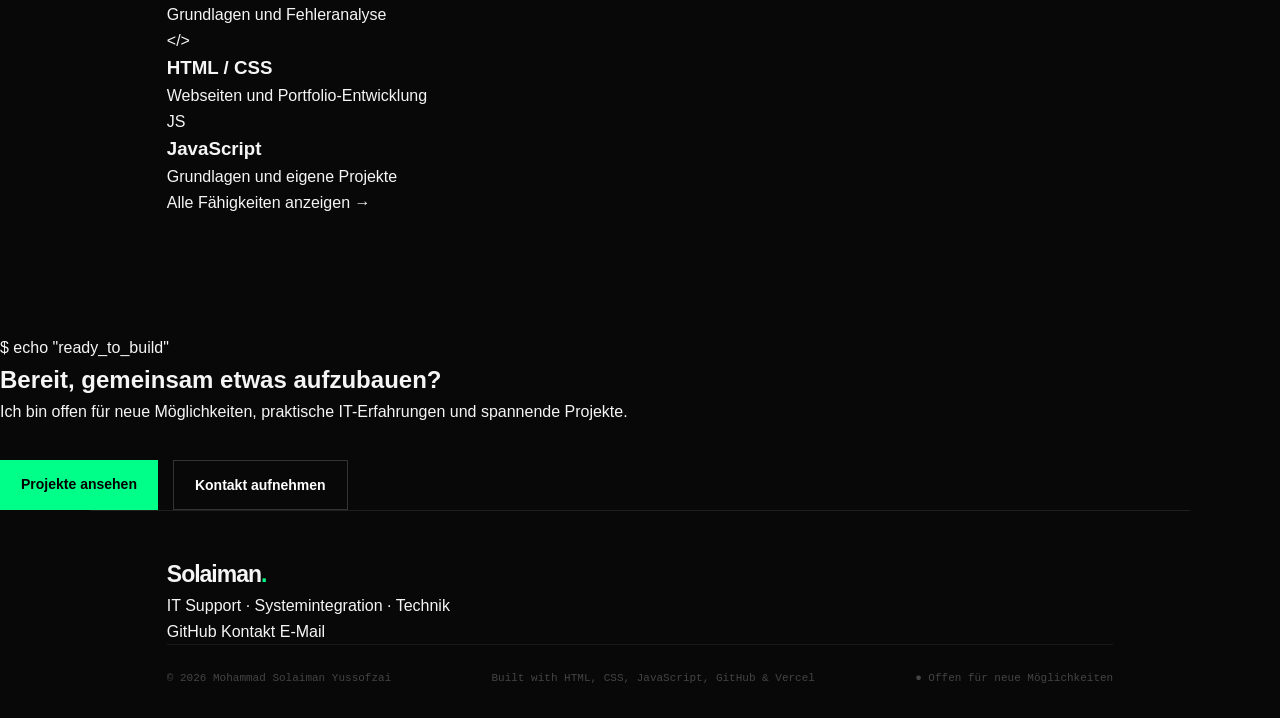
==== commit f66fd4b2: "Refactor index.html for improved content and structure Updated meta description and improved navigat" ====
--- a/index.html
+++ b/index.html
@@ -1,743 +1,349 @@
 <!DOCTYPE html>
 <html lang="de">
-
 <head>
     <meta charset="UTF-8">
     <meta name="viewport" content="width=device-width, initial-scale=1.0">
 
     <title>Mohammad Solaiman Yussofzai | IT Portfolio</title>
 
-    <meta name="description"
-        content="IT-Portfolio von Mohammad Solaiman Yussofzai – IT Support, Systemintegration und technische Projekte.">
+    <meta
+        name="description"
+        content="IT Portfolio von Mohammad Solaiman Yussofzai – IT Support, Systemintegration, Hardware und Netzwerke."
+    >
 
     <link rel="stylesheet" href="style.css">
 </head>
 
 <body>
 
-    <!-- NAVIGATION -->
-
-    <header class="navbar">
-
-        <a href="#home" class="logo">
+<!-- ================= NAVIGATION ================= -->
+
+<header class="navbar">
+    <div class="nav-container">
+
+        <a href="index.html" class="logo">
             Solaiman<span>.</span>
         </a>
 
         <nav>
-            <a href="#about">Über mich</a>
-            <a href="#skills">Fähigkeiten</a>
-            <a href="#experience">Erfahrung</a>
-            <a href="#projects">Projekte</a>
-            <a href="#contact">Kontakt</a>
+            <a href="index.html" class="active">Start</a>
+            <a href="about.html">Über mich</a>
+            <a href="skills.html">Fähigkeiten</a>
+            <a href="experience.html">Werdegang</a>
+            <a href="projects.html">Projekte</a>
+            <a href="blog.html">Blog</a>
+            <a href="contact.html">Kontakt</a>
         </nav>
 
-        <a href="https://github.com/yussofzais-cloud"
-           target="_blank"
-           class="github-button">
+        <a
+            href="https://github.com/yussofzais-cloud"
+            target="_blank"
+            class="github-button"
+        >
             GitHub
         </a>
 
-    </header>
-
-
-    <main>
-
-        <!-- HERO / START -->
-
-        <section id="home" class="hero">
-
-            <div class="hero-content">
-
-                <p class="terminal-command">
-                    $ whoami
-                </p>
-
-                <h1>
-                    Mohammad Solaiman<br>
-                    <span>Yussofzai</span>
-                </h1>
-
-                <h2>
-                    IT Support & angehender Fachinformatiker
-                    für Systemintegration
-                </h2>
-
-                <p class="hero-text">
-                    Ich interessiere mich für IT, Hardware, Netzwerke
-                    und die Lösung technischer Probleme. Durch meine
-                    bisherigen praktischen Erfahrungen im IT-Support
-                    möchte ich meine Kenntnisse weiterentwickeln und
-                    langfristig im IT-Bereich arbeiten.
-                </p>
-
-                <div class="hero-buttons">
-
-                    <a href="#projects" class="button primary">
-                        Zu meinen Projekten
-                    </a>
-
-                    <a href="#contact" class="button secondary">
-                        Kontakt aufnehmen
-                    </a>
-
-                </div>
-
+    </div>
+</header>
+
+
+<!-- ================= HERO ================= -->
+
+<main>
+
+<section class="hero">
+
+    <div class="hero-content">
+
+        <div class="terminal-command">
+            <span>$</span> whoami
+        </div>
+
+        <h1>
+            Mohammad Solaiman<br>
+            <span>Yussofzai</span>
+        </h1>
+
+        <h2>
+            IT Support & angehender Fachinformatiker
+            für Systemintegration
+        </h2>
+
+        <p>
+            Ich interessiere mich für IT, Hardware, Netzwerke und
+            technische Problemlösungen. Durch meine praktische
+            Erfahrung im IT-Support möchte ich mein Wissen weiter
+            ausbauen und langfristig als Fachinformatiker für
+            Systemintegration arbeiten.
+        </p>
+
+        <div class="hero-buttons">
+
+            <a href="projects.html" class="button primary">
+                Zu meinen Projekten
+            </a>
+
+            <a href="contact.html" class="button secondary">
+                Kontakt aufnehmen
+            </a>
+
+        </div>
+
+    </div>
+
+
+    <!-- TERMINAL -->
+
+    <div class="terminal-window">
+
+        <div class="terminal-header">
+
+            <div class="terminal-dots">
+                <span></span>
+                <span></span>
+                <span></span>
             </div>
 
-
-            <div class="terminal-window">
-
-                <div class="terminal-header">
-
-                    <div class="terminal-dots">
-                        <span></span>
-                        <span></span>
-                        <span></span>
-                    </div>
-
-                    <p>solaiman@portfolio:~</p>
-
-                </div>
-
-
-                <div class="terminal-body">
-
-                    <p>
-                        <span class="green">$</span> location
-                    </p>
-
-                    <p class="terminal-result">
-                        Hamburg, Deutschland
-                    </p>
-
-                    <p>
-                        <span class="green">$</span> focus
-                    </p>
-
-                    <p class="terminal-result">
-                        IT Support / Systemintegration
-                    </p>
-
-                    <p>
-                        <span class="green">$</span> status
-                    </p>
-
-                    <p class="terminal-result green">
-                        ● Offen für neue Möglichkeiten
-                    </p>
-
-                </div>
-
-            </div>
-
-        </section>
-
-
-        <!-- STATS -->
-
-        <section class="stats">
-
-            <div class="stat">
-
-                <strong>1</strong>
-
-                <span>
-                    IT-Ausbildung
+            <span>solaiman@portfolio:~</span>
+
+        </div>
+
+        <div class="terminal-body">
+
+            <p>
+                <span class="green">$</span> cat profile.txt
+            </p>
+
+            <p class="terminal-space">
+                Name: Mohammad Solaiman Yussofzai
+            </p>
+
+            <p>
+                Standort: Hamburg, Deutschland
+            </p>
+
+            <p>
+                Fokus: IT Support / Systemintegration
+            </p>
+
+            <p>
+                Erfahrung: IT Support
+            </p>
+
+            <p>
+                Projekte: 2+
+            </p>
+
+            <p>
+                Status:
+                <span class="status">
+                    ● Offen für neue Möglichkeiten
                 </span>
-
-            </div>
-
-
-            <div class="stat">
-
-                <strong>3+</strong>
-
-                <span>
-                    Monate IT-Praxis
-                </span>
-
-            </div>
-
-
-            <div class="stat">
-
-                <strong>100+</strong>
-
-                <span>
-                    iPads konfiguriert
-                </span>
-
-            </div>
-
-
-            <div class="stat">
-
-                <strong>∞</strong>
-
-                <span>
-                    Lernbereitschaft
-                </span>
-
-            </div>
-
-        </section>
-
-
-        <!-- ÜBER MICH -->
-
-        <section id="about" class="section">
-
-            <p class="section-label">
-                01 / ÜBER MICH
-            </p>
-
-            <h2>
-                Wer ich bin
-            </h2>
-
-            <div class="about-grid">
-
-                <div>
-
-                    <p>
-                        Ich interessiere mich seit mehreren Jahren
-                        für Informatik und technische Systeme.
-                        Besonders spannend finde ich es, technische
-                        Probleme zu analysieren und Lösungen dafür
-                        zu finden.
-                    </p>
-
-                    <p>
-                        Während meiner bisherigen Ausbildung zum
-                        Fachinformatiker für Systemintegration konnte
-                        ich praktische Erfahrungen im IT-Support sammeln.
-                    </p>
-
-                    <p>
-                        Dabei habe ich unter anderem mit ServiceNow
-                        gearbeitet, Hardware eingerichtet und
-                        ausgetauscht, Fehler analysiert und Anwender
-                        unterstützt.
-                    </p>
-
-                </div>
-
-
-                <div class="about-terminal">
-
-                    <p>
-                        <span class="green">$</span> cat about.txt
-                    </p>
-
-                    <p>
-                        Interesse: IT & Technik
-                    </p>
-
-                    <p>
-                        Schwerpunkt: Systemintegration
-                    </p>
-
-                    <p>
-                        Standort: Hamburg
-                    </p>
-
-                    <p>
-                        Ziel: IT-Ausbildung erfolgreich abschließen
-                    </p>
-
-                </div>
-
-            </div>
-
-        </section>
-
-
-        <!-- FÄHIGKEITEN -->
-
-        <section id="skills" class="section">
-
-            <p class="section-label">
-                02 / FÄHIGKEITEN
-            </p>
-
-            <h2>
-                Technologien & Skills
-            </h2>
-
-            <p class="section-intro">
-                Bereiche, mit denen ich bereits gearbeitet habe
-                oder in denen ich meine Kenntnisse weiter ausbaue.
-            </p>
-
-
-            <div class="skills-grid">
-
-                <div class="skill-card">
-
-                    <span class="skill-number">
-                        01
-                    </span>
-
-                    <h3>
-                        IT Support
-                    </h3>
-
-                    <p>
-                        Anwendersupport, Fehleranalyse,
-                        Ticketbearbeitung und technische
-                        Dokumentation.
-                    </p>
-
-                </div>
-
-
-                <div class="skill-card">
-
-                    <span class="skill-number">
-                        02
-                    </span>
-
-                    <h3>
-                        Hardware
-                    </h3>
-
-                    <p>
-                        Einrichtung, Austausch und
-                        Fehlerbehebung von IT-Geräten.
-                    </p>
-
-                </div>
-
-
-                <div class="skill-card">
-
-                    <span class="skill-number">
-                        03
-                    </span>
-
-                    <h3>
-                        ServiceNow
-                    </h3>
-
-                    <p>
-                        Bearbeitung und Dokumentation von
-                        Tickets und Incidents.
-                    </p>
-
-                </div>
-
-
-                <div class="skill-card">
-
-                    <span class="skill-number">
-                        04
-                    </span>
-
-                    <h3>
-                        Windows
-                    </h3>
-
-                    <p>
-                        Einrichtung, Konfiguration und
-                        grundlegendes Troubleshooting.
-                    </p>
-
-                </div>
-
-
-                <div class="skill-card">
-
-                    <span class="skill-number">
-                        05
-                    </span>
-
-                    <h3>
-                        Netzwerke
-                    </h3>
-
-                    <p>
-                        Grundlagen von Netzwerken,
-                        Geräten und Systemen.
-                    </p>
-
-                </div>
-
-
-                <div class="skill-card">
-
-                    <span class="skill-number">
-                        06
-                    </span>
-
-                    <h3>
-                        Git & GitHub
-                    </h3>
-
-                    <p>
-                        Versionskontrolle und Verwaltung
-                        eigener Projekte.
-                    </p>
-
-                </div>
-
-
-                <div class="skill-card">
-
-                    <span class="skill-number">
-                        07
-                    </span>
-
-                    <h3>
-                        HTML / CSS
-                    </h3>
-
-                    <p>
-                        Aufbau und Gestaltung eigener
-                        Webseiten und Projekte.
-                    </p>
-
-                </div>
-
-
-                <div class="skill-card">
-
-                    <span class="skill-number">
-                        08
-                    </span>
-
-                    <h3>
-                        JavaScript
-                    </h3>
-
-                    <p>
-                        Grundlagen der Programmierung
-                        und Entwicklung eigener Projekte.
-                    </p>
-
-                </div>
-
-            </div>
-
-        </section>
-
-
-        <!-- ERFAHRUNG -->
-
-        <section id="experience" class="section">
-
-            <p class="section-label">
-                03 / ERFAHRUNG
-            </p>
-
-            <h2>
-                Meine Erfahrung
-            </h2>
-
-
-            <div class="experience-card">
-
-                <div class="experience-year">
-                    2025
-                </div>
-
-
-                <div class="experience-content">
-
-                    <p class="experience-company">
-                        Veolia
-                    </p>
-
-                    <h3>
-                        Fachinformatiker für Systemintegration
-                    </h3>
-
-                    <p>
-                        Praktische Erfahrungen im IT-Support,
-                        unter anderem mit ServiceNow,
-                        Hardware-Einrichtung, Fehleranalyse,
-                        Laptop-Setup und Anwenderbetreuung.
-                    </p>
-
-
-                    <div class="tags">
-
-                        <span>ServiceNow</span>
-                        <span>IT Support</span>
-                        <span>Hardware</span>
-                        <span>Windows</span>
-                        <span>Troubleshooting</span>
-
-                    </div>
-
-                </div>
-
-            </div>
-
-        </section>
-
-
-        <!-- PROJEKTE -->
-
-        <section id="projects" class="section">
-
-            <p class="section-label">
-                04 / PROJEKTE
-            </p>
-
-            <h2>
-                Meine Projekte
-            </h2>
-
-            <p class="section-intro">
-                Praktische Projekte und Aufgaben, an denen ich
-                gearbeitet habe. Dieser Bereich wird mit neuen
-                GitHub-Projekten weiter wachsen.
-            </p>
-
-
-            <div class="projects-grid">
-
-
-                <!-- PROJEKT 1 -->
-
-                <article class="project-card">
-
-                    <div class="project-top">
-
-                        <span class="project-number">
-                            01
-                        </span>
-
-                        <span class="project-type">
-                            WEBSITE
-                        </span>
-
-                    </div>
-
-
-                    <h3>
-                        IT Portfolio
-                    </h3>
-
-                    <p>
-                        Meine persönliche Portfolio-Website zur
-                        Darstellung meiner IT-Erfahrungen,
-                        Fähigkeiten und zukünftigen Projekte.
-                    </p>
-
-
-                    <div class="tags">
-
-                        <span>HTML</span>
-                        <span>CSS</span>
-                        <span>JavaScript</span>
-                        <span>GitHub</span>
-                        <span>Vercel</span>
-
-                    </div>
-
-
-                    <a
-                        href="https://github.com/yussofzais-cloud/solaiman-portfolio"
-                        target="_blank"
-                        class="project-link"
-                    >
-                        GitHub ansehen →
-                    </a>
-
-                </article>
-
-
-                <!-- PROJEKT 2 -->
-
-                <article class="project-card">
-
-                    <div class="project-top">
-
-                        <span class="project-number">
-                            02
-                        </span>
-
-                        <span class="project-type">
-                            IT SUPPORT
-                        </span>
-
-                    </div>
-
-
-                    <h3>
-                        iPad Deployment
-                    </h3>
-
-                    <p>
-                        Selbstständige Konfiguration und Vorbereitung
-                        von rund 100 Apple iPads für eine interne
-                        Firmenumfrage bei Veolia innerhalb einer
-                        vorgegebenen Deadline.
-                    </p>
-
-
-                    <div class="tags">
-
-                        <span>Apple iPad</span>
-                        <span>iTunes</span>
-                        <span>Konfiguration</span>
-                        <span>IT Support</span>
-
-                    </div>
-
-
-                    <span class="project-link">
-                        Praktisches IT-Projekt
-                    </span>
-
-                </article>
-
-
-                <!-- PLATZHALTER FÜR ZUKÜNFTIGE PROJEKTE -->
-
-                <article class="project-card future-project">
-
-                    <div class="project-top">
-
-                        <span class="project-number">
-                            03
-                        </span>
-
-                        <span class="project-type">
-                            COMING SOON
-                        </span>
-
-                    </div>
-
-
-                    <h3>
-                        Nächstes Projekt
-                    </h3>
-
-                    <p>
-                        Hier wird zukünftig ein weiteres eigenes
-                        IT-Projekt mit einem direkten GitHub-Link
-                        ergänzt.
-                    </p>
-
-
-                    <span class="project-link">
-                        Bald verfügbar
-                    </span>
-
-                </article>
-
-
-            </div>
-
-
-            <div class="all-projects">
-
-                <a
-                    href="https://github.com/yussofzais-cloud"
-                    target="_blank"
-                    class="button secondary"
-                >
-                    Alle Projekte auf GitHub →
-                </a>
-
-            </div>
-
-        </section>
-
-
-        <!-- KONTAKT -->
-
-        <section id="contact" class="contact-section">
-
-            <p class="section-label">
-                05 / KONTAKT
-            </p>
-
-            <h2>
-                Bereit für neue Möglichkeiten?
-            </h2>
-
-            <p>
-                Ich möchte mich im IT-Bereich weiterentwickeln,
-                praktische Erfahrungen sammeln und langfristig
-                als Fachinformatiker für Systemintegration arbeiten.
-            </p>
-
+            </p>
+
+            <p class="terminal-cursor">
+                $
+            </p>
+
+        </div>
+
+    </div>
+
+</section>
+
+
+<!-- ================= STATS ================= -->
+
+<section class="stats-section">
+
+    <div class="stat-card">
+        <strong>100+</strong>
+        <span>iPads vorbereitet</span>
+    </div>
+
+    <div class="stat-card">
+        <strong>1</strong>
+        <span>IT-Ausbildung begonnen</span>
+    </div>
+
+    <div class="stat-card">
+        <strong>2+</strong>
+        <span>Portfolio-Projekte</span>
+    </div>
+
+    <div class="stat-card">
+        <strong>∞</strong>
+        <span>Lernbereitschaft</span>
+    </div>
+
+</section>
+
+
+<!-- ================= TECHNOLOGIEN ================= -->
+
+<section class="section">
+
+    <div class="section-heading">
+
+        <span class="section-command">
+            $ ls technologies
+        </span>
+
+        <h2>Technologien im Fokus</h2>
+
+        <p>
+            Technologien und Bereiche, mit denen ich bereits
+            praktische Erfahrungen gesammelt habe oder mein
+            Wissen aktuell weiter ausbaue.
+        </p>
+
+    </div>
+
+
+    <div class="technology-grid">
+
+        <div class="technology-card">
+            <div class="technology-icon">▣</div>
+            <h3>Windows</h3>
+            <p>Installation, Einrichtung und Support</p>
+        </div>
+
+        <div class="technology-card">
+            <div class="technology-icon">⚙</div>
+            <h3>Hardware</h3>
+            <p>PCs, Laptops und Peripheriegeräte</p>
+        </div>
+
+        <div class="technology-card">
+            <div class="technology-icon">⌘</div>
+            <h3>ServiceNow</h3>
+            <p>Tickets und IT-Service-Prozesse</p>
+        </div>
+
+        <div class="technology-card">
+            <div class="technology-icon">⌁</div>
+            <h3>Netzwerke</h3>
+            <p>Grundlagen und Fehleranalyse</p>
+        </div>
+
+        <div class="technology-card">
+            <div class="technology-icon">&lt;/&gt;</div>
+            <h3>HTML / CSS</h3>
+            <p>Webseiten und Portfolio-Entwicklung</p>
+        </div>
+
+        <div class="technology-card">
+            <div class="technology-icon">JS</div>
+            <h3>JavaScript</h3>
+            <p>Grundlagen und eigene Projekte</p>
+        </div>
+
+    </div>
+
+
+    <div class="section-link">
+
+        <a href="skills.html">
+            Alle Fähigkeiten anzeigen →
+        </a>
+
+    </div>
+
+</section>
+
+
+<!-- ================= CTA ================= -->
+
+<section class="cta-section">
+
+    <div class="cta-terminal">
+        $ echo "ready_to_build"
+    </div>
+
+    <h2>
+        Bereit, gemeinsam etwas aufzubauen?
+    </h2>
+
+    <p>
+        Ich bin offen für neue Möglichkeiten, praktische
+        IT-Erfahrungen und spannende Projekte.
+    </p>
+
+    <div class="hero-buttons">
+
+        <a href="projects.html" class="button primary">
+            Projekte ansehen
+        </a>
+
+        <a href="contact.html" class="button secondary">
+            Kontakt aufnehmen
+        </a>
+
+    </div>
+
+</section>
+
+</main>
+
+
+<!-- ================= FOOTER ================= -->
+
+<footer>
+
+    <div class="footer-container">
+
+        <div class="footer-brand">
+
+            <a href="index.html" class="logo">
+                Solaiman<span>.</span>
+            </a>
+
+            <p>
+                IT Support · Systemintegration · Technik
+            </p>
+
+        </div>
+
+
+        <div class="footer-links">
 
             <a
-                href="mailto:DEINE-EMAIL@EMAIL.DE"
-                class="button primary"
+                href="https://github.com/yussofzais-cloud"
+                target="_blank"
             >
-                Kontakt aufnehmen →
-            </a>
-
-        </section>
-
-    </main>
-
-
-    <!-- FOOTER -->
-
-    <footer>
-
-        <div class="footer-main">
-
-            <div>
-
-                <a href="#home" class="logo">
-                    Solaiman<span>.</span>
-                </a>
-
-                <p>
-                    IT Support · Systemintegration · Technik
-                </p>
-
-            </div>
-
-
-            <div class="social-links">
-
-                <a
-                    href="https://github.com/yussofzais-cloud"
-                    target="_blank"
-                >
-                    GitHub
-                </a>
-
-                <a href="#">
-                    LinkedIn
-                </a>
-
-                <a href="mailto:DEINE-EMAIL@EMAIL.DE">
-                    E-Mail
-                </a>
-
-            </div>
-
-        </div>
-
-
-        <div class="footer-bottom">
-
-            <p>
-                © 2026 Mohammad Solaiman Yussofzai
-            </p>
-
-            <p>
-                Built with HTML, CSS, JavaScript, GitHub & Vercel
-            </p>
-
-            <p class="status">
-                ● Offen für neue Möglichkeiten
-            </p>
-
-        </div>
-
-    </footer>
-
+                GitHub
+            </a>
+
+            <a href="contact.html">
+                Kontakt
+            </a>
+
+            <a href="mailto:solaimanyussofzai@gmail.com">
+                E-Mail
+            </a>
+
+        </div>
+
+    </div>
+
+
+    <div class="footer-bottom">
+
+        <span>
+            © 2026 Mohammad Solaiman Yussofzai
+        </span>
+
+        <span>
+            Built with HTML, CSS, JavaScript, GitHub & Vercel
+        </span>
+
+        <span class="footer-status">
+            ● Offen für neue Möglichkeiten
+        </span>
+
+    </div>
+
+</footer>
 
 </body>
-
 </html>
--- a/style.css
+++ b/style.css
@@ -1,3 +1,7 @@
+/* =========================
+   GRUNDLAGEN
+========================= */
+
 * {
     margin: 0;
     padding: 0;
@@ -10,180 +14,272 @@
 
 body {
     font-family: Arial, Helvetica, sans-serif;
-    background: #0a0a0a;
+    background: #080808;
     color: #f5f5f5;
     line-height: 1.6;
 }
 
-/* NAVIGATION */
-
-header {
+a {
+    color: inherit;
+    text-decoration: none;
+}
+
+::selection {
+    background: #00ff88;
+    color: #000;
+}
+
+
+/* =========================
+   NAVIGATION
+========================= */
+
+.navbar {
     position: sticky;
     top: 0;
     z-index: 1000;
-    background: rgba(10, 10, 10, 0.9);
-    backdrop-filter: blur(10px);
-    border-bottom: 1px solid #222;
-}
-
-.navbar {
-    max-width: 1200px;
+
+    width: 100%;
+
+    display: flex;
+    align-items: center;
+    justify-content: space-between;
+
+    padding: 20px 6%;
+
+    background: rgba(8, 8, 8, 0.92);
+    backdrop-filter: blur(12px);
+
+    border-bottom: 1px solid #1d1d1d;
+}
+
+.logo {
+    font-size: 23px;
+    font-weight: 800;
+    letter-spacing: -1px;
+}
+
+.logo span {
+    color: #00ff88;
+}
+
+.navbar nav {
+    display: flex;
+    gap: 28px;
+}
+
+.navbar nav a {
+    color: #8f8f8f;
+    font-size: 14px;
+    transition: 0.3s ease;
+}
+
+.navbar nav a:hover {
+    color: #00ff88;
+}
+
+.github-button {
+    padding: 9px 16px;
+
+    border: 1px solid #333;
+
+    font-size: 13px;
+
+    transition: 0.3s ease;
+}
+
+.github-button:hover {
+    border-color: #00ff88;
+    color: #00ff88;
+}
+
+
+/* =========================
+   HERO
+========================= */
+
+.hero {
+    max-width: 1250px;
+    min-height: 88vh;
+
     margin: auto;
-    padding: 22px 30px;
-
-    display: flex;
-    justify-content: space-between;
-    align-items: center;
-}
-
-.logo {
-    font-size: 24px;
-    font-weight: 700;
-}
-
-.logo span {
-    color: #00ff88;
-}
-
-.nav-links {
-    display: flex;
-    gap: 28px;
-}
-
-.nav-links a {
-    color: #aaa;
-    text-decoration: none;
-    font-size: 14px;
-    transition: 0.3s;
-}
-
-.nav-links a:hover {
-    color: #00ff88;
-}
-
-
-/* HERO */
-
-.hero {
-    max-width: 1200px;
-    min-height: 90vh;
-    margin: auto;
-    padding: 100px 30px;
+    padding: 100px 6%;
 
     display: grid;
     grid-template-columns: 1.2fr 0.8fr;
+
     align-items: center;
-    gap: 70px;
-}
-
-.small-title {
-    color: #00ff88;
-    letter-spacing: 4px;
-    font-size: 13px;
-    font-weight: bold;
-    margin-bottom: 20px;
+
+    gap: 80px;
+}
+
+.terminal-command {
+    color: #00ff88;
+
+    font-family: monospace;
+    font-size: 15px;
+
+    margin-bottom: 18px;
 }
 
 .hero h1 {
-    font-size: clamp(45px, 7vw, 80px);
-    line-height: 1.05;
-    margin-bottom: 30px;
+    font-size: clamp(48px, 7vw, 82px);
+
+    line-height: 1;
+
+    letter-spacing: -4px;
+
+    margin-bottom: 25px;
 }
 
 .hero h1 span {
     color: #00ff88;
 }
 
-.hero-description {
+.hero h2 {
+    max-width: 700px;
+
+    font-size: 23px;
+
+    font-weight: 500;
+
+    color: #d7d7d7;
+
+    margin-bottom: 22px;
+}
+
+.hero-text {
     max-width: 650px;
-    color: #aaa;
-    font-size: 18px;
-    margin-bottom: 35px;
-}
-
-
-/* BUTTONS */
-
-.buttons {
-    display: flex;
+
+    color: #8f8f8f;
+
+    font-size: 17px;
+}
+
+.hero-buttons {
+    display: flex;
+
     gap: 15px;
+
+    margin-top: 35px;
+
     flex-wrap: wrap;
 }
+
+
+/* =========================
+   BUTTONS
+========================= */
 
 .button {
     display: inline-block;
-    padding: 13px 22px;
-    text-decoration: none;
-    font-weight: bold;
-    transition: 0.3s;
-}
-
-.primary {
+
+    padding: 13px 21px;
+
+    font-size: 14px;
+
+    font-weight: 700;
+
+    transition: 0.3s ease;
+}
+
+.button.primary {
     background: #00ff88;
-    color: #050505;
-}
-
-.primary:hover {
+    color: #000;
+}
+
+.button.primary:hover {
     transform: translateY(-3px);
-    box-shadow: 0 10px 30px rgba(0, 255, 136, 0.2);
-}
-
-.secondary {
+
+    box-shadow:
+        0 12px 35px rgba(0, 255, 136, 0.18);
+}
+
+.button.secondary {
     border: 1px solid #333;
-    color: white;
-}
-
-.secondary:hover {
+
+    color: #fff;
+}
+
+.button.secondary:hover {
     border-color: #00ff88;
-    color: #00ff88;
-}
-
-
-/* TERMINAL */
-
-.hero-card {
-    display: flex;
-    justify-content: center;
-}
-
-.terminal {
-    width: 100%;
-    max-width: 430px;
-    background: #111;
-    border: 1px solid #292929;
-    border-radius: 10px;
+
+    color: #00ff88;
+}
+
+
+/* =========================
+   TERMINAL
+========================= */
+
+.terminal-window {
+    background: #101010;
+
+    border: 1px solid #252525;
+
+    border-radius: 9px;
+
     overflow: hidden;
-    box-shadow: 0 20px 60px rgba(0, 0, 0, 0.5);
-}
-
-.terminal-top {
-    padding: 13px 15px;
-    background: #181818;
-    border-bottom: 1px solid #292929;
-}
-
-.terminal-top span {
-    display: inline-block;
-    width: 10px;
-    height: 10px;
+
+    box-shadow:
+        0 25px 70px rgba(0, 0, 0, 0.5);
+}
+
+.terminal-header {
+    display: flex;
+
+    align-items: center;
+
+    gap: 15px;
+
+    padding: 13px 17px;
+
+    background: #171717;
+
+    border-bottom: 1px solid #252525;
+}
+
+.terminal-header p {
+    color: #666;
+
+    font-family: monospace;
+
+    font-size: 12px;
+}
+
+.terminal-dots {
+    display: flex;
+
+    gap: 6px;
+}
+
+.terminal-dots span {
+    width: 9px;
+    height: 9px;
+
     border-radius: 50%;
+
     background: #444;
-    margin-right: 6px;
-}
-
-.terminal-content {
-    padding: 30px;
-    font-family: monospace;
+}
+
+.terminal-body {
+    padding: 35px;
+
+    font-family: monospace;
+
     font-size: 14px;
 }
 
-.terminal-content p {
-    margin-bottom: 13px;
-    color: #bbb;
-}
-
-.terminal-content p:nth-child(even) {
-    color: white;
+.terminal-body p {
+    margin-bottom: 12px;
+
+    color: #aaa;
+}
+
+.terminal-result {
+    color: #f0f0f0 !important;
+
+    margin-bottom: 22px !important;
 }
 
 .green {
@@ -191,199 +287,554 @@
 }
 
 
-/* SECTIONS */
+/* =========================
+   STATS
+========================= */
+
+.stats {
+    max-width: 1100px;
+
+    margin: auto;
+
+    padding: 35px 6%;
+
+    display: grid;
+
+    grid-template-columns: repeat(4, 1fr);
+
+    border-top: 1px solid #1c1c1c;
+
+    border-bottom: 1px solid #1c1c1c;
+}
+
+.stat {
+    text-align: center;
+
+    padding: 15px;
+
+    border-right: 1px solid #222;
+}
+
+.stat:last-child {
+    border-right: none;
+}
+
+.stat strong {
+    display: block;
+
+    color: #00ff88;
+
+    font-family: monospace;
+
+    font-size: 30px;
+}
+
+.stat span {
+    color: #777;
+
+    font-size: 12px;
+
+    text-transform: uppercase;
+
+    letter-spacing: 1px;
+}
+
+
+/* =========================
+   SECTIONS
+========================= */
 
 .section {
-    max-width: 1000px;
+    max-width: 1100px;
+
     margin: auto;
-    padding: 120px 30px;
-}
-
-.section-number {
-    color: #00ff88;
-    font-family: monospace;
-    margin-bottom: 10px;
+
+    padding: 120px 6%;
+}
+
+.section-label {
+    color: #00ff88;
+
+    font-family: monospace;
+
+    font-size: 12px;
+
+    letter-spacing: 2px;
+
+    margin-bottom: 15px;
 }
 
 .section h2 {
-    font-size: 45px;
+    font-size: 48px;
+
+    letter-spacing: -2px;
+
+    margin-bottom: 35px;
+}
+
+.section-intro {
+    max-width: 700px;
+
+    color: #777;
+
     margin-bottom: 40px;
 }
 
-.about-text {
-    max-width: 800px;
-}
-
-.about-text p {
+
+/* =========================
+   ÜBER MICH
+========================= */
+
+.about-grid {
+    display: grid;
+
+    grid-template-columns: 1.2fr 0.8fr;
+
+    gap: 60px;
+
+    align-items: start;
+}
+
+.about-grid > div:first-child p {
+    color: #999;
+
+    font-size: 17px;
+
+    margin-bottom: 20px;
+}
+
+.about-terminal {
+    padding: 30px;
+
+    background: #101010;
+
+    border: 1px solid #242424;
+
+    font-family: monospace;
+
     color: #aaa;
-    font-size: 18px;
-    margin-bottom: 20px;
-}
-
-
-/* SKILLS */
+}
+
+.about-terminal p {
+    margin-bottom: 13px;
+}
+
+
+/* =========================
+   SKILLS
+========================= */
 
 .skills-grid {
     display: grid;
-    grid-template-columns: repeat(3, 1fr);
-    gap: 18px;
-}
-
-.skill {
-    padding: 30px;
-    background: #111;
+
+    grid-template-columns: repeat(4, 1fr);
+
+    gap: 15px;
+}
+
+.skill-card {
+    min-height: 210px;
+
+    padding: 25px;
+
+    background: #101010;
+
     border: 1px solid #222;
-    transition: 0.3s;
-}
-
-.skill:hover {
+
+    transition: 0.3s ease;
+}
+
+.skill-card:hover {
+    transform: translateY(-5px);
+
     border-color: #00ff88;
-    transform: translateY(-5px);
-}
-
-.skill h3 {
+}
+
+.skill-number {
+    color: #00ff88;
+
+    font-family: monospace;
+
+    font-size: 12px;
+}
+
+.skill-card h3 {
+    margin-top: 30px;
+
     margin-bottom: 12px;
-}
-
-.skill p {
-    color: #888;
-}
-
-
-/* EXPERIENCE */
+
+    font-size: 20px;
+}
+
+.skill-card p {
+    color: #777;
+
+    font-size: 14px;
+}
+
+
+/* =========================
+   ERFAHRUNG
+========================= */
 
 .experience-card {
     display: grid;
-    grid-template-columns: 120px 1fr;
-    gap: 30px;
+
+    grid-template-columns: 100px 1fr;
+
+    gap: 35px;
 
     padding: 35px;
-    background: #111;
+
+    background: #101010;
+
     border-left: 3px solid #00ff88;
 }
 
-.experience-date {
-    color: #00ff88;
-    font-family: monospace;
-}
-
-.experience-card h3 {
-    font-size: 25px;
+.experience-year {
+    color: #00ff88;
+
+    font-family: monospace;
+}
+
+.experience-company {
+    color: #00ff88;
+
+    font-family: monospace;
+
+    font-size: 14px;
+
     margin-bottom: 5px;
 }
 
-.experience-card h4 {
-    color: #00ff88;
-    margin-bottom: 20px;
-}
-
-.experience-card p {
+.experience-content h3 {
+    font-size: 27px;
+
+    margin-bottom: 18px;
+}
+
+.experience-content > p:not(.experience-company) {
+    color: #888;
+}
+
+
+/* =========================
+   TAGS
+========================= */
+
+.tags {
+    display: flex;
+
+    flex-wrap: wrap;
+
+    gap: 7px;
+
+    margin-top: 22px;
+}
+
+.tags span {
+    padding: 5px 9px;
+
+    border: 1px solid #333;
+
     color: #999;
-}
-
-
-/* TAGS */
-
-.tags {
-    display: flex;
-    flex-wrap: wrap;
-    gap: 8px;
-    margin-top: 20px;
-}
-
-.tags span {
-    border: 1px solid #333;
-    padding: 5px 10px;
-    color: #aaa;
-    font-size: 12px;
-}
-
-
-/* PROJECTS */
+
+    font-family: monospace;
+
+    font-size: 11px;
+}
+
+
+/* =========================
+   PROJEKTE
+========================= */
 
 .projects-grid {
     display: grid;
+
     grid-template-columns: repeat(2, 1fr);
-    gap: 20px;
-}
-
-.project {
-    padding: 35px;
-    background: #111;
+
+    gap: 18px;
+}
+
+.project-card {
+    position: relative;
+
+    padding: 32px;
+
+    min-height: 330px;
+
+    display: flex;
+
+    flex-direction: column;
+
+    background: #101010;
+
     border: 1px solid #222;
-    transition: 0.3s;
-}
-
-.project:hover {
+
+    transition: 0.3s ease;
+}
+
+.project-card:hover {
+    transform: translateY(-5px);
+
     border-color: #00ff88;
-    transform: translateY(-5px);
+}
+
+.project-top {
+    display: flex;
+
+    justify-content: space-between;
+
+    margin-bottom: 35px;
 }
 
 .project-number {
     color: #00ff88;
-    font-family: monospace;
-    margin-bottom: 20px;
-}
-
-.project h3 {
-    font-size: 25px;
+
+    font-family: monospace;
+}
+
+.project-type {
+    color: #555;
+
+    font-family: monospace;
+
+    font-size: 11px;
+}
+
+.project-card h3 {
+    font-size: 26px;
+
     margin-bottom: 15px;
 }
 
-.project p {
+.project-card p {
     color: #888;
-}
-
-
-/* CONTACT */
-
-.contact {
+
+    font-size: 15px;
+}
+
+.project-link {
+    margin-top: auto;
+
+    padding-top: 25px;
+
+    color: #00ff88;
+
+    font-family: monospace;
+
+    font-size: 13px;
+}
+
+.future-project {
+    border-style: dashed;
+
+    opacity: 0.65;
+}
+
+.all-projects {
+    margin-top: 30px;
+
     text-align: center;
 }
 
-.contact p {
-    color: #999;
-    margin-bottom: 30px;
-}
-
-.github-link {
-    margin-left: 15px;
-    color: white;
-    text-decoration: none;
-}
-
-.github-link:hover {
-    color: #00ff88;
-}
-
-
-/* FOOTER */
+
+/* =========================
+   KONTAKT
+========================= */
+
+.contact-section {
+    max-width: 900px;
+
+    margin: auto;
+
+    padding: 130px 6%;
+
+    text-align: center;
+}
+
+.contact-section .section-label {
+    display: block;
+}
+
+.contact-section h2 {
+    font-size: clamp(38px, 6vw, 65px);
+
+    line-height: 1.05;
+
+    letter-spacing: -3px;
+
+    margin-bottom: 25px;
+}
+
+.contact-section > p:not(.section-label) {
+    max-width: 650px;
+
+    margin: 0 auto 35px;
+
+    color: #888;
+
+    font-size: 17px;
+}
+
+
+/* =========================
+   FOOTER
+========================= */
 
 footer {
-    max-width: 1200px;
+    border-top: 1px solid #1e1e1e;
+
+    max-width: 1100px;
+
     margin: auto;
-    padding: 40px 30px;
-    border-top: 1px solid #222;
-
-    display: flex;
+
+    padding: 45px 6% 30px;
+}
+
+.footer-main {
+    display: flex;
+
     justify-content: space-between;
 
+    gap: 30px;
+
+    padding-bottom: 35px;
+}
+
+.footer-main p {
     color: #555;
+
     font-size: 13px;
-}
-
-
-/* MOBILE */
-
-@media (max-width: 800px) {
-
-    .nav-links {
+
+    margin-top: 8px;
+}
+
+.social-links {
+    display: flex;
+
+    gap: 25px;
+
+    align-items: center;
+}
+
+.social-links a {
+    color: #888;
+
+    font-size: 13px;
+
+    transition: 0.3s ease;
+}
+
+.social-links a:hover {
+    color: #00ff88;
+}
+
+.footer-bottom {
+    display: flex;
+
+    justify-content: space-between;
+
+    flex-wrap: wrap;
+
+    gap: 15px;
+
+    padding-top: 25px;
+
+    border-top: 1px solid #191919;
+
+    color: #444;
+
+    font-family: monospace;
+
+    font-size: 11px;
+}
+
+.status {
+    color: #00ff88 !important;
+}
+
+
+/* =========================
+   MOBILE
+========================= */
+
+@media (max-width: 950px) {
+
+    .navbar nav {
         display: none;
     }
 
     .hero {
         grid-template-columns: 1fr;
+
+        gap: 50px;
+
         padding-top: 70px;
+    }
+
+    .skills-grid {
+        grid-template-columns: repeat(2, 1fr);
+    }
+
+    .about-grid {
+        grid-template-columns: 1fr;
+    }
+}
+
+
+@media (max-width: 650px) {
+
+    .navbar {
+        padding: 18px 5%;
+    }
+
+    .github-button {
+        display: none;
+    }
+
+    .hero {
+        padding: 65px 5%;
+    }
+
+    .hero h1 {
+        font-size: 48px;
+
+        letter-spacing: -2px;
+    }
+
+    .hero h2 {
+        font-size: 19px;
+    }
+
+    .hero-text {
+        font-size: 15px;
+    }
+
+    .section {
+        padding: 85px 5%;
+    }
+
+    .section h2 {
+        font-size: 38px;
+    }
+
+    .stats {
+        grid-template-columns: repeat(2, 1fr);
+
+        padding: 20px 5%;
+    }
+
+    .stat {
+        border-right: none;
+
+        border-bottom: 1px solid #222;
+    }
+
+    .stat:nth-child(3),
+    .stat:nth-child(4) {
+        border-bottom: none;
     }
 
     .skills-grid {
@@ -396,18 +847,19 @@
 
     .experience-card {
         grid-template-columns: 1fr;
-    }
-
-    .hero h1 {
-        font-size: 48px;
-    }
-
-    .section h2 {
-        font-size: 38px;
-    }
-
-    footer {
+
+        gap: 15px;
+    }
+
+    .footer-main {
         flex-direction: column;
-        gap: 10px;
-    }
-}
+    }
+
+    .social-links {
+        flex-wrap: wrap;
+    }
+
+    .footer-bottom {
+        flex-direction: column;
+    }
+}
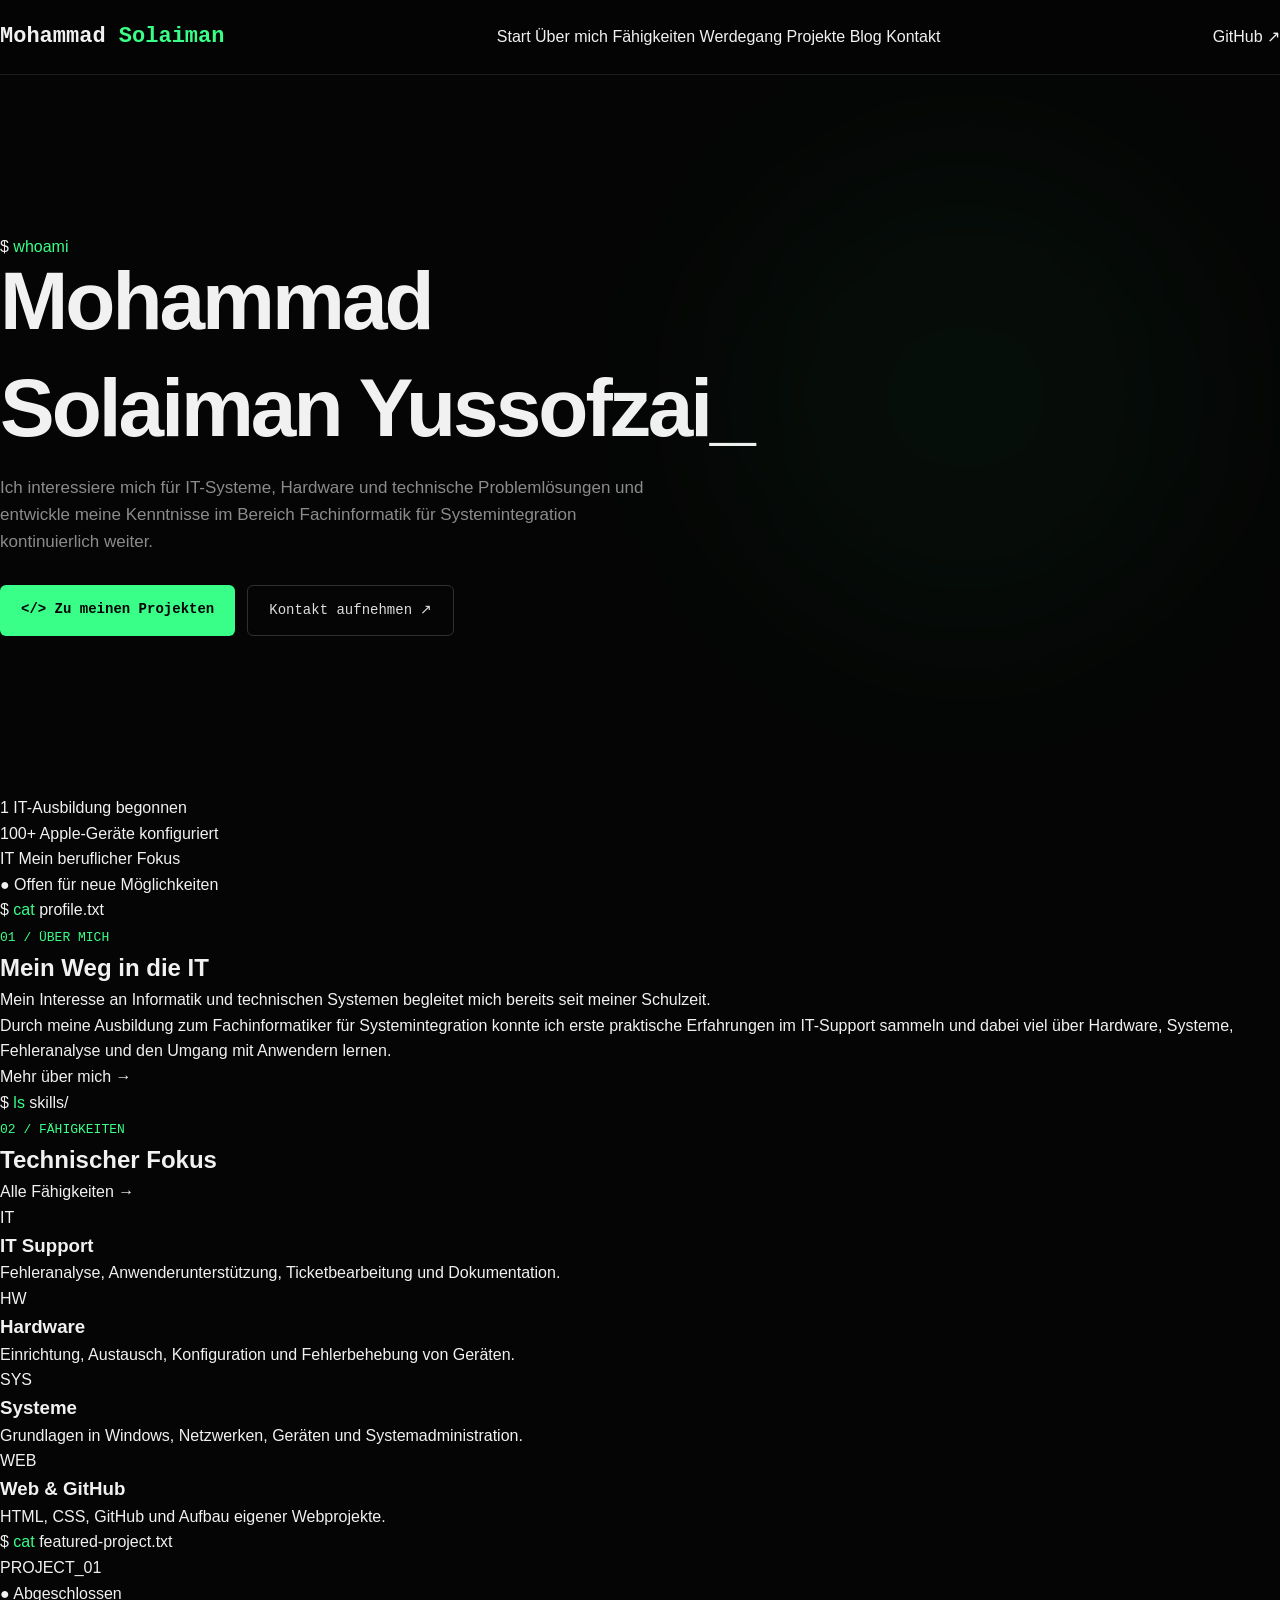
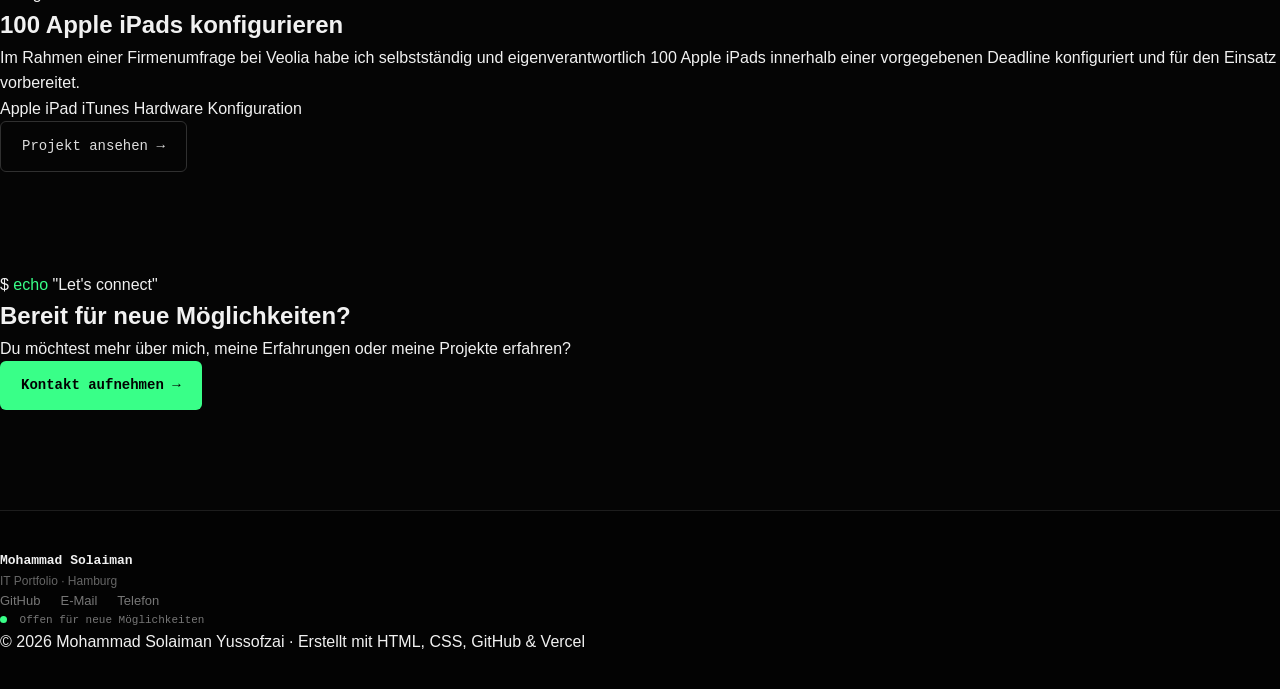
==== commit 5f2bbd7c: "Create initial IT portfolio HTML structure This HTML file serves as an IT portfolio for Mohammad Sol" ====
--- a/index.html
+++ b/index.html
@@ -6,12 +6,12 @@
 
     <title>Mohammad Solaiman Yussofzai | IT Portfolio</title>
 
-    <meta
-        name="description"
-        content="IT Portfolio von Mohammad Solaiman Yussofzai – IT Support, Systemintegration, Hardware und Netzwerke."
-    >
-
     <link rel="stylesheet" href="style.css">
+
+    <link rel="preconnect" href="https://fonts.googleapis.com">
+    <link rel="preconnect" href="https://fonts.gstatic.com" crossorigin>
+
+    <link href="https://fonts.googleapis.com/css2?family=Fira+Code:wght@400;500;600;700&family=Space+Mono:wght@400;700&display=swap" rel="stylesheet">
 </head>
 
 <body>
@@ -19,31 +19,41 @@
 <!-- ================= NAVIGATION ================= -->
 
 <header class="navbar">
+
     <div class="nav-container">
 
         <a href="index.html" class="logo">
-            Solaiman<span>.</span>
+            Mohammad <span>Solaiman</span>
         </a>
 
         <nav>
+
             <a href="index.html" class="active">Start</a>
+
             <a href="about.html">Über mich</a>
+
             <a href="skills.html">Fähigkeiten</a>
+
             <a href="experience.html">Werdegang</a>
+
             <a href="projects.html">Projekte</a>
+
             <a href="blog.html">Blog</a>
+
             <a href="contact.html">Kontakt</a>
+
         </nav>
 
         <a
             href="https://github.com/yussofzais-cloud"
             target="_blank"
-            class="github-button"
+            class="github-link"
         >
-            GitHub
+            GitHub ↗
         </a>
 
     </div>
+
 </header>
 
 
@@ -56,250 +66,398 @@
     <div class="hero-content">
 
         <div class="terminal-command">
-            <span>$</span> whoami
-        </div>
-
-        <h1>
-            Mohammad Solaiman<br>
-            <span>Yussofzai</span>
-        </h1>
+            <span class="yellow">$</span>
+            <span class="green">whoami</span>
+        </div>
+
+
+        <div class="hero-name">
+
+            <h1>Mohammad</h1>
+
+            <h1 class="green-text">
+                Solaiman Yussofzai<span class="cursor">_</span>
+            </h1>
+
+        </div>
+
+
+        <p class="hero-description">
+
+            Ich interessiere mich für IT-Systeme, Hardware und
+            technische Problemlösungen und entwickle meine
+            Kenntnisse im Bereich Fachinformatik für
+            Systemintegration kontinuierlich weiter.
+
+        </p>
+
+
+        <div class="hero-buttons">
+
+            <a href="projects.html" class="btn btn-primary">
+                &lt;/&gt; Zu meinen Projekten
+            </a>
+
+            <a href="contact.html" class="btn btn-secondary">
+                Kontakt aufnehmen ↗
+            </a>
+
+        </div>
+
+    </div>
+
+</section>
+
+
+<!-- ================= STATUS ================= -->
+
+<section class="stats-section">
+
+    <div class="stats-container">
+
+        <div class="stat-card">
+
+            <span class="stat-number">1</span>
+
+            <span class="stat-label">
+                IT-Ausbildung begonnen
+            </span>
+
+        </div>
+
+
+        <div class="stat-card">
+
+            <span class="stat-number">100+</span>
+
+            <span class="stat-label">
+                Apple-Geräte konfiguriert
+            </span>
+
+        </div>
+
+
+        <div class="stat-card">
+
+            <span class="stat-number">IT</span>
+
+            <span class="stat-label">
+                Mein beruflicher Fokus
+            </span>
+
+        </div>
+
+
+        <div class="stat-card">
+
+            <span class="stat-number green-text">
+                ●
+            </span>
+
+            <span class="stat-label">
+                Offen für neue Möglichkeiten
+            </span>
+
+        </div>
+
+    </div>
+
+</section>
+
+
+<!-- ================= INTRO ================= -->
+
+<section class="home-section">
+
+    <div class="section-container">
+
+        <div class="section-terminal">
+
+            <span class="yellow">$</span>
+            <span class="green">cat</span>
+            profile.txt
+
+        </div>
+
+
+        <div class="intro-grid">
+
+            <div>
+
+                <span class="section-number">
+                    01 / ÜBER MICH
+                </span>
+
+                <h2>
+                    Mein Weg in die IT
+                </h2>
+
+            </div>
+
+
+            <div class="intro-text">
+
+                <p>
+                    Mein Interesse an Informatik und technischen
+                    Systemen begleitet mich bereits seit meiner
+                    Schulzeit.
+                </p>
+
+                <p>
+                    Durch meine Ausbildung zum Fachinformatiker für
+                    Systemintegration konnte ich erste praktische
+                    Erfahrungen im IT-Support sammeln und dabei
+                    viel über Hardware, Systeme, Fehleranalyse und
+                    den Umgang mit Anwendern lernen.
+                </p>
+
+                <a href="about.html" class="text-link">
+                    Mehr über mich →
+                </a>
+
+            </div>
+
+        </div>
+
+    </div>
+
+</section>
+
+
+<!-- ================= SKILLS PREVIEW ================= -->
+
+<section class="home-section dark-section">
+
+    <div class="section-container">
+
+        <div class="section-terminal">
+
+            <span class="yellow">$</span>
+            <span class="green">ls</span>
+            skills/
+
+        </div>
+
+
+        <div class="section-title-row">
+
+            <div>
+
+                <span class="section-number">
+                    02 / FÄHIGKEITEN
+                </span>
+
+                <h2>
+                    Technischer Fokus
+                </h2>
+
+            </div>
+
+            <a href="skills.html" class="text-link">
+                Alle Fähigkeiten →
+            </a>
+
+        </div>
+
+
+        <div class="skills-preview">
+
+            <div class="skill-card">
+
+                <div class="skill-icon">
+                    IT
+                </div>
+
+                <h3>
+                    IT Support
+                </h3>
+
+                <p>
+                    Fehleranalyse, Anwenderunterstützung,
+                    Ticketbearbeitung und Dokumentation.
+                </p>
+
+            </div>
+
+
+            <div class="skill-card">
+
+                <div class="skill-icon">
+                    HW
+                </div>
+
+                <h3>
+                    Hardware
+                </h3>
+
+                <p>
+                    Einrichtung, Austausch, Konfiguration
+                    und Fehlerbehebung von Geräten.
+                </p>
+
+            </div>
+
+
+            <div class="skill-card">
+
+                <div class="skill-icon">
+                    SYS
+                </div>
+
+                <h3>
+                    Systeme
+                </h3>
+
+                <p>
+                    Grundlagen in Windows, Netzwerken,
+                    Geräten und Systemadministration.
+                </p>
+
+            </div>
+
+
+            <div class="skill-card">
+
+                <div class="skill-icon">
+                    WEB
+                </div>
+
+                <h3>
+                    Web & GitHub
+                </h3>
+
+                <p>
+                    HTML, CSS, GitHub und Aufbau eigener
+                    Webprojekte.
+                </p>
+
+            </div>
+
+        </div>
+
+    </div>
+
+</section>
+
+
+<!-- ================= FEATURED PROJECT ================= -->
+
+<section class="home-section">
+
+    <div class="section-container">
+
+        <div class="section-terminal">
+
+            <span class="yellow">$</span>
+            <span class="green">cat</span>
+            featured-project.txt
+
+        </div>
+
+
+        <div class="featured-project">
+
+            <div class="project-number">
+                PROJECT_01
+            </div>
+
+            <div class="project-content">
+
+                <span class="project-status">
+                    ● Abgeschlossen
+                </span>
+
+                <h2>
+                    100 Apple iPads konfigurieren
+                </h2>
+
+                <p>
+
+                    Im Rahmen einer Firmenumfrage bei Veolia
+                    habe ich selbstständig und eigenverantwortlich
+                    100 Apple iPads innerhalb einer vorgegebenen
+                    Deadline konfiguriert und für den Einsatz
+                    vorbereitet.
+
+                </p>
+
+
+                <div class="tags">
+
+                    <span>Apple iPad</span>
+
+                    <span>iTunes</span>
+
+                    <span>Hardware</span>
+
+                    <span>Konfiguration</span>
+
+                </div>
+
+
+                <a href="projects.html" class="btn btn-secondary">
+                    Projekt ansehen →
+                </a>
+
+            </div>
+
+        </div>
+
+    </div>
+
+</section>
+
+
+<!-- ================= CTA ================= -->
+
+<section class="cta-section">
+
+    <div class="cta-container">
+
+        <div class="terminal-command">
+
+            <span class="yellow">$</span>
+            <span class="green">echo</span>
+            "Let's connect"
+
+        </div>
+
 
         <h2>
-            IT Support & angehender Fachinformatiker
-            für Systemintegration
+            Bereit für neue Möglichkeiten?
         </h2>
 
         <p>
-            Ich interessiere mich für IT, Hardware, Netzwerke und
-            technische Problemlösungen. Durch meine praktische
-            Erfahrung im IT-Support möchte ich mein Wissen weiter
-            ausbauen und langfristig als Fachinformatiker für
-            Systemintegration arbeiten.
+            Du möchtest mehr über mich, meine Erfahrungen
+            oder meine Projekte erfahren?
         </p>
 
-        <div class="hero-buttons">
-
-            <a href="projects.html" class="button primary">
-                Zu meinen Projekten
-            </a>
-
-            <a href="contact.html" class="button secondary">
-                Kontakt aufnehmen
-            </a>
-
-        </div>
-
-    </div>
-
-
-    <!-- TERMINAL -->
-
-    <div class="terminal-window">
-
-        <div class="terminal-header">
-
-            <div class="terminal-dots">
-                <span></span>
-                <span></span>
-                <span></span>
-            </div>
-
-            <span>solaiman@portfolio:~</span>
-
-        </div>
-
-        <div class="terminal-body">
+
+        <a href="contact.html" class="btn btn-primary">
+            Kontakt aufnehmen →
+        </a>
+
+    </div>
+
+</section>
+
+</main>
+
+
+<!-- ================= FOOTER ================= -->
+
+<footer class="footer">
+
+    <div class="footer-container">
+
+        <div>
+
+            <strong>
+                Mohammad <span>Solaiman</span>
+            </strong>
 
             <p>
-                <span class="green">$</span> cat profile.txt
-            </p>
-
-            <p class="terminal-space">
-                Name: Mohammad Solaiman Yussofzai
-            </p>
-
-            <p>
-                Standort: Hamburg, Deutschland
-            </p>
-
-            <p>
-                Fokus: IT Support / Systemintegration
-            </p>
-
-            <p>
-                Erfahrung: IT Support
-            </p>
-
-            <p>
-                Projekte: 2+
-            </p>
-
-            <p>
-                Status:
-                <span class="status">
-                    ● Offen für neue Möglichkeiten
-                </span>
-            </p>
-
-            <p class="terminal-cursor">
-                $
-            </p>
-
-        </div>
-
-    </div>
-
-</section>
-
-
-<!-- ================= STATS ================= -->
-
-<section class="stats-section">
-
-    <div class="stat-card">
-        <strong>100+</strong>
-        <span>iPads vorbereitet</span>
-    </div>
-
-    <div class="stat-card">
-        <strong>1</strong>
-        <span>IT-Ausbildung begonnen</span>
-    </div>
-
-    <div class="stat-card">
-        <strong>2+</strong>
-        <span>Portfolio-Projekte</span>
-    </div>
-
-    <div class="stat-card">
-        <strong>∞</strong>
-        <span>Lernbereitschaft</span>
-    </div>
-
-</section>
-
-
-<!-- ================= TECHNOLOGIEN ================= -->
-
-<section class="section">
-
-    <div class="section-heading">
-
-        <span class="section-command">
-            $ ls technologies
-        </span>
-
-        <h2>Technologien im Fokus</h2>
-
-        <p>
-            Technologien und Bereiche, mit denen ich bereits
-            praktische Erfahrungen gesammelt habe oder mein
-            Wissen aktuell weiter ausbaue.
-        </p>
-
-    </div>
-
-
-    <div class="technology-grid">
-
-        <div class="technology-card">
-            <div class="technology-icon">▣</div>
-            <h3>Windows</h3>
-            <p>Installation, Einrichtung und Support</p>
-        </div>
-
-        <div class="technology-card">
-            <div class="technology-icon">⚙</div>
-            <h3>Hardware</h3>
-            <p>PCs, Laptops und Peripheriegeräte</p>
-        </div>
-
-        <div class="technology-card">
-            <div class="technology-icon">⌘</div>
-            <h3>ServiceNow</h3>
-            <p>Tickets und IT-Service-Prozesse</p>
-        </div>
-
-        <div class="technology-card">
-            <div class="technology-icon">⌁</div>
-            <h3>Netzwerke</h3>
-            <p>Grundlagen und Fehleranalyse</p>
-        </div>
-
-        <div class="technology-card">
-            <div class="technology-icon">&lt;/&gt;</div>
-            <h3>HTML / CSS</h3>
-            <p>Webseiten und Portfolio-Entwicklung</p>
-        </div>
-
-        <div class="technology-card">
-            <div class="technology-icon">JS</div>
-            <h3>JavaScript</h3>
-            <p>Grundlagen und eigene Projekte</p>
-        </div>
-
-    </div>
-
-
-    <div class="section-link">
-
-        <a href="skills.html">
-            Alle Fähigkeiten anzeigen →
-        </a>
-
-    </div>
-
-</section>
-
-
-<!-- ================= CTA ================= -->
-
-<section class="cta-section">
-
-    <div class="cta-terminal">
-        $ echo "ready_to_build"
-    </div>
-
-    <h2>
-        Bereit, gemeinsam etwas aufzubauen?
-    </h2>
-
-    <p>
-        Ich bin offen für neue Möglichkeiten, praktische
-        IT-Erfahrungen und spannende Projekte.
-    </p>
-
-    <div class="hero-buttons">
-
-        <a href="projects.html" class="button primary">
-            Projekte ansehen
-        </a>
-
-        <a href="contact.html" class="button secondary">
-            Kontakt aufnehmen
-        </a>
-
-    </div>
-
-</section>
-
-</main>
-
-
-<!-- ================= FOOTER ================= -->
-
-<footer>
-
-    <div class="footer-container">
-
-        <div class="footer-brand">
-
-            <a href="index.html" class="logo">
-                Solaiman<span>.</span>
-            </a>
-
-            <p>
-                IT Support · Systemintegration · Technik
+                IT Portfolio · Hamburg
             </p>
 
         </div>
@@ -314,36 +472,37 @@
                 GitHub
             </a>
 
-            <a href="contact.html">
-                Kontakt
-            </a>
-
             <a href="mailto:solaimanyussofzai@gmail.com">
                 E-Mail
             </a>
 
-        </div>
-
-    </div>
-
-
-    <div class="footer-bottom">
-
-        <span>
-            © 2026 Mohammad Solaiman Yussofzai
-        </span>
-
-        <span>
-            Built with HTML, CSS, JavaScript, GitHub & Vercel
-        </span>
-
-        <span class="footer-status">
-            ● Offen für neue Möglichkeiten
-        </span>
+            <a href="tel:+4917631064908">
+                Telefon
+            </a>
+
+        </div>
+
+
+        <div class="footer-status">
+
+            <span class="status-dot"></span>
+
+            Offen für neue Möglichkeiten
+
+        </div>
+
+    </div>
+
+
+    <div class="copyright">
+
+        © 2026 Mohammad Solaiman Yussofzai ·
+        Erstellt mit HTML, CSS, GitHub & Vercel
 
     </div>
 
 </footer>
+
 
 </body>
 </html>
--- a/style.css
+++ b/style.css
@@ -1,6 +1,19 @@
-/* =========================
-   GRUNDLAGEN
-========================= */
+/* =========================================
+   SOLAIMAN IT PORTFOLIO
+   Global Styles
+========================================= */
+
+:root {
+    --bg: #050505;
+    --bg-soft: #0a0a0a;
+    --card: #0d0d0d;
+    --border: #1d1d1d;
+    --text: #f1f1f1;
+    --muted: #8b8b8b;
+    --green: #39ff88;
+    --green-dark: #0c2d1a;
+    --max-width: 1180px;
+}
 
 * {
     margin: 0;
@@ -13,9 +26,9 @@
 }
 
 body {
+    background: var(--bg);
+    color: var(--text);
     font-family: Arial, Helvetica, sans-serif;
-    background: #080808;
-    color: #f5f5f5;
     line-height: 1.6;
 }
 
@@ -24,842 +37,855 @@
     text-decoration: none;
 }
 
-::selection {
-    background: #00ff88;
-    color: #000;
-}
-
-
-/* =========================
-   NAVIGATION
-========================= */
+.container {
+    width: min(92%, var(--max-width));
+    margin: 0 auto;
+}
+
+
+/* =========================================
+   NAVBAR
+========================================= */
 
 .navbar {
     position: sticky;
     top: 0;
     z-index: 1000;
-
-    width: 100%;
-
+    background: rgba(5, 5, 5, 0.94);
+    border-bottom: 1px solid var(--border);
+    backdrop-filter: blur(12px);
+}
+
+.nav-container {
+    min-height: 74px;
     display: flex;
     align-items: center;
     justify-content: space-between;
-
-    padding: 20px 6%;
-
-    background: rgba(8, 8, 8, 0.92);
-    backdrop-filter: blur(12px);
-
-    border-bottom: 1px solid #1d1d1d;
+    gap: 30px;
 }
 
 .logo {
-    font-size: 23px;
-    font-weight: 800;
-    letter-spacing: -1px;
-}
-
-.logo span {
-    color: #00ff88;
-}
-
-.navbar nav {
-    display: flex;
-    gap: 28px;
-}
-
-.navbar nav a {
-    color: #8f8f8f;
+    font-family: monospace;
+    font-size: 22px;
+    font-weight: bold;
+    white-space: nowrap;
+}
+
+.logo span,
+.green {
+    color: var(--green);
+}
+
+.nav-links {
+    display: flex;
+    align-items: center;
+    gap: 22px;
+}
+
+.nav-links a {
+    color: #aaa;
     font-size: 14px;
-    transition: 0.3s ease;
-}
-
-.navbar nav a:hover {
-    color: #00ff88;
-}
-
-.github-button {
-    padding: 9px 16px;
-
-    border: 1px solid #333;
-
+    transition: 0.2s ease;
+}
+
+.nav-links a:hover,
+.nav-links a.active {
+    color: var(--green);
+}
+
+.github-btn {
+    border: 1px solid #303030;
+    padding: 9px 14px;
+    border-radius: 6px;
+}
+
+.github-btn:hover {
+    border-color: var(--green);
+}
+
+
+/* =========================================
+   HERO
+========================================= */
+
+.hero,
+.page-hero {
+    position: relative;
+    overflow: hidden;
+}
+
+.hero {
+    min-height: 720px;
+    display: flex;
+    align-items: center;
+}
+
+.hero::before,
+.page-hero::before {
+    content: "";
+    position: absolute;
+    width: 500px;
+    height: 500px;
+    background: rgba(57, 255, 136, 0.04);
+    filter: blur(100px);
+    border-radius: 50%;
+    top: 10%;
+    right: 5%;
+    pointer-events: none;
+}
+
+.hero-grid {
+    display: grid;
+    grid-template-columns: 1.1fr 0.9fr;
+    gap: 80px;
+    align-items: center;
+}
+
+.terminal-line {
+    color: var(--green);
+    font-family: monospace;
+    font-size: 15px;
+    margin-bottom: 20px;
+}
+
+.hero h1,
+.page-hero h1 {
+    font-size: clamp(48px, 7vw, 82px);
+    line-height: 1;
+    letter-spacing: -3px;
+    margin-bottom: 25px;
+}
+
+.hero h2 {
+    color: #ccc;
+    font-size: 24px;
+    font-weight: 400;
+    margin-bottom: 22px;
+}
+
+.hero p,
+.page-hero p {
+    color: var(--muted);
+    max-width: 650px;
+    font-size: 17px;
+}
+
+.page-hero {
+    padding: 130px 0 100px;
+    border-bottom: 1px solid var(--border);
+}
+
+
+/* =========================================
+   BUTTONS
+========================================= */
+
+.btn {
+    display: inline-block;
+    padding: 13px 21px;
+    border-radius: 6px;
+    font-family: monospace;
+    font-size: 14px;
+    transition: 0.2s ease;
+}
+
+.btn-primary {
+    background: var(--green);
+    color: #020202;
+    font-weight: bold;
+}
+
+.btn-primary:hover {
+    transform: translateY(-2px);
+    box-shadow: 0 8px 30px rgba(57, 255, 136, 0.15);
+}
+
+.btn-secondary {
+    border: 1px solid #303030;
+    color: #ddd;
+}
+
+.btn-secondary:hover {
+    border-color: var(--green);
+    color: var(--green);
+}
+
+.hero-buttons {
+    display: flex;
+    gap: 12px;
+    flex-wrap: wrap;
+    margin-top: 30px;
+}
+
+
+/* =========================================
+   TERMINAL
+========================================= */
+
+.terminal-window,
+.contact-terminal {
+    background: #080808;
+    border: 1px solid var(--border);
+    border-radius: 10px;
+    overflow: hidden;
+    box-shadow: 0 20px 60px rgba(0, 0, 0, 0.4);
+}
+
+.terminal-header {
+    display: flex;
+    align-items: center;
+    gap: 7px;
+    padding: 12px 15px;
+    background: #111;
+    border-bottom: 1px solid var(--border);
+}
+
+.terminal-title {
+    margin-left: 8px;
+    color: #777;
+    font-family: monospace;
+    font-size: 12px;
+}
+
+.dot {
+    width: 9px;
+    height: 9px;
+    border-radius: 50%;
+    display: block;
+}
+
+.dot.red {
+    background: #ff5f56;
+}
+
+.dot.yellow {
+    background: #ffbd2e;
+}
+
+.dot.green-dot {
+    background: #27c93f;
+}
+
+.terminal-body {
+    padding: 25px;
+    font-family: monospace;
+    font-size: 14px;
+}
+
+.terminal-output {
+    color: #888;
+    margin: 5px 0 18px;
+}
+
+
+/* =========================================
+   SECTIONS
+========================================= */
+
+.section {
+    padding: 110px 0;
+}
+
+.section-dark {
+    background: var(--bg-soft);
+    border-top: 1px solid var(--border);
+    border-bottom: 1px solid var(--border);
+}
+
+.section-heading {
+    margin-bottom: 45px;
+}
+
+.section-number {
+    color: var(--green);
+    font-family: monospace;
     font-size: 13px;
-
-    transition: 0.3s ease;
-}
-
-.github-button:hover {
-    border-color: #00ff88;
-    color: #00ff88;
-}
-
-
-/* =========================
-   HERO
-========================= */
-
-.hero {
-    max-width: 1250px;
-    min-height: 88vh;
-
-    margin: auto;
-    padding: 100px 6%;
-
+}
+
+.section-heading h2 {
+    font-size: 38px;
+    margin-top: 7px;
+}
+
+
+/* =========================================
+   CARDS
+========================================= */
+
+.profile-grid,
+.principles-grid,
+.skills-grid,
+.tools-grid,
+.projects-grid,
+.blog-grid {
+    display: grid;
+    gap: 20px;
+}
+
+.profile-grid {
+    grid-template-columns: repeat(3, 1fr);
+}
+
+.profile-card,
+.principle-card,
+.skill-category,
+.tool-card,
+.project-card,
+.blog-card,
+.contact-card {
+    background: var(--card);
+    border: 1px solid var(--border);
+    border-radius: 8px;
+    transition: 0.25s ease;
+}
+
+.profile-card,
+.principle-card,
+.tool-card {
+    padding: 25px;
+}
+
+.profile-card:hover,
+.principle-card:hover,
+.tool-card:hover,
+.project-card:hover,
+.blog-card:hover,
+.contact-card:hover {
+    border-color: #2c543b;
+    transform: translateY(-3px);
+}
+
+.card-label,
+.contact-label {
+    display: block;
+    color: #666;
+    font-family: monospace;
+    font-size: 12px;
+    margin-bottom: 7px;
+}
+
+.profile-card strong {
+    font-size: 17px;
+}
+
+
+/* =========================================
+   ABOUT
+========================================= */
+
+.about-grid {
     display: grid;
     grid-template-columns: 1.2fr 0.8fr;
-
+    gap: 60px;
+    align-items: start;
+}
+
+.about-text p {
+    color: #aaa;
+    margin-bottom: 20px;
+    font-size: 16px;
+}
+
+.profile-terminal {
+    position: sticky;
+    top: 110px;
+}
+
+.principles-grid {
+    grid-template-columns: repeat(3, 1fr);
+}
+
+.principle-card h3 {
+    margin-bottom: 10px;
+}
+
+.principle-card p {
+    color: var(--muted);
+    font-size: 14px;
+}
+
+
+/* =========================================
+   SKILLS
+========================================= */
+
+.skills-grid {
+    grid-template-columns: repeat(2, 1fr);
+}
+
+.skill-category {
+    padding: 30px;
+}
+
+.skill-category h3 {
+    margin-bottom: 25px;
+}
+
+.skill-item {
+    margin-bottom: 22px;
+}
+
+.skill-name {
+    display: flex;
+    justify-content: space-between;
+    margin-bottom: 8px;
+    font-family: monospace;
+    font-size: 13px;
+}
+
+.skill-name span:last-child {
+    color: var(--green);
+}
+
+.skill-bar {
+    height: 5px;
+    background: #1b1b1b;
+    border-radius: 10px;
+    overflow: hidden;
+}
+
+.skill-fill {
+    height: 100%;
+    background: var(--green);
+}
+
+.tools-grid {
+    grid-template-columns: repeat(4, 1fr);
+}
+
+.tool-card {
+    text-align: center;
+    font-family: monospace;
+}
+
+
+/* =========================================
+   TIMELINE
+========================================= */
+
+.timeline {
+    position: relative;
+    max-width: 900px;
+    margin: 0 auto;
+}
+
+.timeline::before {
+    content: "";
+    position: absolute;
+    left: 9px;
+    top: 0;
+    bottom: 0;
+    width: 1px;
+    background: #292929;
+}
+
+.timeline-item {
+    position: relative;
+    padding-left: 50px;
+    margin-bottom: 55px;
+}
+
+.timeline-dot {
+    position: absolute;
+    left: 4px;
+    top: 5px;
+    width: 11px;
+    height: 11px;
+    border: 2px solid var(--green);
+    background: var(--bg);
+    border-radius: 50%;
+}
+
+.timeline-date {
+    color: var(--green);
+    font-family: monospace;
+    font-size: 13px;
+    margin-bottom: 8px;
+}
+
+.timeline-item h3 {
+    font-size: 22px;
+    margin-bottom: 4px;
+}
+
+.timeline-company {
+    color: #777;
+    margin-bottom: 12px;
+}
+
+.timeline-item p {
+    color: var(--muted);
+    max-width: 700px;
+}
+
+
+/* =========================================
+   PROJECTS
+========================================= */
+
+.projects-grid {
+    grid-template-columns: repeat(2, 1fr);
+}
+
+.project-card {
+    padding: 30px;
+}
+
+.project-card h3 {
+    font-size: 22px;
+    margin-bottom: 12px;
+}
+
+.project-card p {
+    color: var(--muted);
+    margin-bottom: 22px;
+}
+
+.project-tags {
+    display: flex;
+    gap: 8px;
+    flex-wrap: wrap;
+    margin-bottom: 22px;
+}
+
+.project-tag,
+.blog-tag {
+    display: inline-block;
+    border: 1px solid #263d2f;
+    color: var(--green);
+    padding: 5px 9px;
+    border-radius: 4px;
+    font-family: monospace;
+    font-size: 11px;
+}
+
+.project-links {
+    display: flex;
+    gap: 18px;
+}
+
+.project-links a {
+    color: #bbb;
+    font-family: monospace;
+    font-size: 13px;
+}
+
+.project-links a:hover {
+    color: var(--green);
+}
+
+.github-section {
+    margin-top: 60px;
+    padding: 35px;
+    border: 1px solid var(--border);
+    border-radius: 8px;
+    background: #080808;
+}
+
+.github-section p {
+    color: var(--muted);
+    margin: 10px 0 20px;
+}
+
+
+/* =========================================
+   BLOG
+========================================= */
+
+.blog-grid {
+    grid-template-columns: repeat(3, 1fr);
+}
+
+.blog-card {
+    overflow: hidden;
+}
+
+.blog-terminal {
+    padding: 18px 20px;
+    background: #111;
+    border-bottom: 1px solid var(--border);
+    color: var(--green);
+    font-family: monospace;
+    font-size: 12px;
+}
+
+.blog-content {
+    padding: 25px;
+}
+
+.blog-content h3 {
+    margin: 18px 0 12px;
+    font-size: 20px;
+}
+
+.blog-content p {
+    color: var(--muted);
+    font-size: 14px;
+    margin-bottom: 20px;
+}
+
+.blog-meta {
+    display: flex;
+    gap: 8px;
+    color: #666;
+    font-family: monospace;
+    font-size: 11px;
+}
+
+.coming-soon {
+    text-align: center;
+}
+
+.coming-soon .terminal-window {
+    max-width: 650px;
+    margin: 0 auto 35px;
+    text-align: left;
+}
+
+.coming-soon h2 {
+    margin-bottom: 10px;
+}
+
+.coming-soon > p {
+    color: var(--muted);
+}
+
+
+/* =========================================
+   CONTACT
+========================================= */
+
+.contact-grid {
+    display: grid;
+    grid-template-columns: 1fr 1fr;
+    gap: 70px;
+    align-items: start;
+}
+
+.contact-intro {
+    color: var(--muted);
+    max-width: 550px;
+    margin-bottom: 30px;
+}
+
+.contact-details {
+    display: grid;
+    gap: 15px;
+}
+
+.contact-card {
+    padding: 22px;
+    display: flex;
     align-items: center;
-
-    gap: 80px;
-}
-
-.terminal-command {
-    color: #00ff88;
-
-    font-family: monospace;
-    font-size: 15px;
-
-    margin-bottom: 18px;
-}
-
-.hero h1 {
-    font-size: clamp(48px, 7vw, 82px);
-
-    line-height: 1;
-
-    letter-spacing: -4px;
-
-    margin-bottom: 25px;
-}
-
-.hero h1 span {
-    color: #00ff88;
-}
-
-.hero h2 {
-    max-width: 700px;
-
-    font-size: 23px;
-
-    font-weight: 500;
-
-    color: #d7d7d7;
-
-    margin-bottom: 22px;
-}
-
-.hero-text {
+    gap: 18px;
+}
+
+.contact-icon {
+    width: 42px;
+    height: 42px;
+    border: 1px solid #263d2f;
+    color: var(--green);
+    display: flex;
+    align-items: center;
+    justify-content: center;
+    border-radius: 6px;
+    font-family: monospace;
+    font-size: 12px;
+}
+
+.contact-card a {
+    color: #ddd;
+}
+
+.contact-card a:hover {
+    color: var(--green);
+}
+
+.contact-card p {
+    color: #aaa;
+}
+
+
+/* =========================================
+   CTA
+========================================= */
+
+.cta-section {
+    padding: 100px 0;
+}
+
+.cta-box {
+    text-align: center;
+    padding: 70px 30px;
+    border: 1px solid var(--border);
+    background: #080808;
+    border-radius: 10px;
+}
+
+.cta-box .terminal-line {
+    margin-bottom: 20px;
+}
+
+.cta-box h2 {
+    font-size: 38px;
+    margin-bottom: 15px;
+}
+
+.cta-box p {
     max-width: 650px;
-
-    color: #8f8f8f;
-
-    font-size: 17px;
-}
-
-.hero-buttons {
-    display: flex;
-
-    gap: 15px;
-
-    margin-top: 35px;
-
-    flex-wrap: wrap;
-}
-
-
-/* =========================
-   BUTTONS
-========================= */
-
-.button {
+    margin: 0 auto 30px;
+    color: var(--muted);
+}
+
+
+/* =========================================
+   FOOTER
+========================================= */
+
+.footer {
+    border-top: 1px solid var(--border);
+    padding: 35px 0;
+    background: #030303;
+}
+
+.footer-content {
+    display: flex;
+    justify-content: space-between;
+    align-items: center;
+    gap: 25px;
+}
+
+.footer strong {
+    font-family: monospace;
+}
+
+.footer p {
+    color: #666;
+    font-size: 12px;
+}
+
+.footer-links {
+    display: flex;
+    gap: 20px;
+}
+
+.footer-links a {
+    color: #777;
+    font-size: 13px;
+}
+
+.footer-links a:hover {
+    color: var(--green);
+}
+
+.footer-status {
+    color: #777;
+    font-family: monospace;
+    font-size: 11px;
+}
+
+.status-dot {
+    width: 7px;
+    height: 7px;
+    background: var(--green);
     display: inline-block;
-
-    padding: 13px 21px;
-
-    font-size: 14px;
-
-    font-weight: 700;
-
-    transition: 0.3s ease;
-}
-
-.button.primary {
-    background: #00ff88;
-    color: #000;
-}
-
-.button.primary:hover {
-    transform: translateY(-3px);
-
-    box-shadow:
-        0 12px 35px rgba(0, 255, 136, 0.18);
-}
-
-.button.secondary {
-    border: 1px solid #333;
-
-    color: #fff;
-}
-
-.button.secondary:hover {
-    border-color: #00ff88;
-
-    color: #00ff88;
-}
-
-
-/* =========================
-   TERMINAL
-========================= */
-
-.terminal-window {
-    background: #101010;
-
-    border: 1px solid #252525;
-
-    border-radius: 9px;
-
-    overflow: hidden;
-
-    box-shadow:
-        0 25px 70px rgba(0, 0, 0, 0.5);
-}
-
-.terminal-header {
-    display: flex;
-
-    align-items: center;
-
-    gap: 15px;
-
-    padding: 13px 17px;
-
-    background: #171717;
-
-    border-bottom: 1px solid #252525;
-}
-
-.terminal-header p {
-    color: #666;
-
-    font-family: monospace;
-
-    font-size: 12px;
-}
-
-.terminal-dots {
-    display: flex;
-
-    gap: 6px;
-}
-
-.terminal-dots span {
-    width: 9px;
-    height: 9px;
-
     border-radius: 50%;
-
-    background: #444;
-}
-
-.terminal-body {
-    padding: 35px;
-
-    font-family: monospace;
-
-    font-size: 14px;
-}
-
-.terminal-body p {
-    margin-bottom: 12px;
-
-    color: #aaa;
-}
-
-.terminal-result {
-    color: #f0f0f0 !important;
-
-    margin-bottom: 22px !important;
-}
-
-.green {
-    color: #00ff88 !important;
-}
-
-
-/* =========================
-   STATS
-========================= */
-
-.stats {
-    max-width: 1100px;
-
-    margin: auto;
-
-    padding: 35px 6%;
-
-    display: grid;
-
-    grid-template-columns: repeat(4, 1fr);
-
-    border-top: 1px solid #1c1c1c;
-
-    border-bottom: 1px solid #1c1c1c;
-}
-
-.stat {
-    text-align: center;
-
-    padding: 15px;
-
-    border-right: 1px solid #222;
-}
-
-.stat:last-child {
-    border-right: none;
-}
-
-.stat strong {
-    display: block;
-
-    color: #00ff88;
-
-    font-family: monospace;
-
-    font-size: 30px;
-}
-
-.stat span {
-    color: #777;
-
-    font-size: 12px;
-
-    text-transform: uppercase;
-
-    letter-spacing: 1px;
-}
-
-
-/* =========================
-   SECTIONS
-========================= */
-
-.section {
-    max-width: 1100px;
-
-    margin: auto;
-
-    padding: 120px 6%;
-}
-
-.section-label {
-    color: #00ff88;
-
-    font-family: monospace;
-
-    font-size: 12px;
-
-    letter-spacing: 2px;
-
-    margin-bottom: 15px;
-}
-
-.section h2 {
-    font-size: 48px;
-
-    letter-spacing: -2px;
-
-    margin-bottom: 35px;
-}
-
-.section-intro {
-    max-width: 700px;
-
-    color: #777;
-
-    margin-bottom: 40px;
-}
-
-
-/* =========================
-   ÜBER MICH
-========================= */
-
-.about-grid {
-    display: grid;
-
-    grid-template-columns: 1.2fr 0.8fr;
-
-    gap: 60px;
-
-    align-items: start;
-}
-
-.about-grid > div:first-child p {
-    color: #999;
-
-    font-size: 17px;
-
-    margin-bottom: 20px;
-}
-
-.about-terminal {
-    padding: 30px;
-
-    background: #101010;
-
-    border: 1px solid #242424;
-
-    font-family: monospace;
-
-    color: #aaa;
-}
-
-.about-terminal p {
-    margin-bottom: 13px;
-}
-
-
-/* =========================
-   SKILLS
-========================= */
-
-.skills-grid {
-    display: grid;
-
-    grid-template-columns: repeat(4, 1fr);
-
-    gap: 15px;
-}
-
-.skill-card {
-    min-height: 210px;
-
-    padding: 25px;
-
-    background: #101010;
-
-    border: 1px solid #222;
-
-    transition: 0.3s ease;
-}
-
-.skill-card:hover {
-    transform: translateY(-5px);
-
-    border-color: #00ff88;
-}
-
-.skill-number {
-    color: #00ff88;
-
-    font-family: monospace;
-
-    font-size: 12px;
-}
-
-.skill-card h3 {
-    margin-top: 30px;
-
-    margin-bottom: 12px;
-
-    font-size: 20px;
-}
-
-.skill-card p {
-    color: #777;
-
-    font-size: 14px;
-}
-
-
-/* =========================
-   ERFAHRUNG
-========================= */
-
-.experience-card {
-    display: grid;
-
-    grid-template-columns: 100px 1fr;
-
-    gap: 35px;
-
-    padding: 35px;
-
-    background: #101010;
-
-    border-left: 3px solid #00ff88;
-}
-
-.experience-year {
-    color: #00ff88;
-
-    font-family: monospace;
-}
-
-.experience-company {
-    color: #00ff88;
-
-    font-family: monospace;
-
-    font-size: 14px;
-
-    margin-bottom: 5px;
-}
-
-.experience-content h3 {
-    font-size: 27px;
-
-    margin-bottom: 18px;
-}
-
-.experience-content > p:not(.experience-company) {
-    color: #888;
-}
-
-
-/* =========================
-   TAGS
-========================= */
-
-.tags {
-    display: flex;
-
-    flex-wrap: wrap;
-
-    gap: 7px;
-
-    margin-top: 22px;
-}
-
-.tags span {
-    padding: 5px 9px;
-
-    border: 1px solid #333;
-
-    color: #999;
-
-    font-family: monospace;
-
-    font-size: 11px;
-}
-
-
-/* =========================
-   PROJEKTE
-========================= */
-
-.projects-grid {
-    display: grid;
-
-    grid-template-columns: repeat(2, 1fr);
-
-    gap: 18px;
-}
-
-.project-card {
-    position: relative;
-
-    padding: 32px;
-
-    min-height: 330px;
-
-    display: flex;
-
-    flex-direction: column;
-
-    background: #101010;
-
-    border: 1px solid #222;
-
-    transition: 0.3s ease;
-}
-
-.project-card:hover {
-    transform: translateY(-5px);
-
-    border-color: #00ff88;
-}
-
-.project-top {
-    display: flex;
-
-    justify-content: space-between;
-
-    margin-bottom: 35px;
-}
-
-.project-number {
-    color: #00ff88;
-
-    font-family: monospace;
-}
-
-.project-type {
-    color: #555;
-
-    font-family: monospace;
-
-    font-size: 11px;
-}
-
-.project-card h3 {
-    font-size: 26px;
-
-    margin-bottom: 15px;
-}
-
-.project-card p {
-    color: #888;
-
-    font-size: 15px;
-}
-
-.project-link {
-    margin-top: auto;
-
-    padding-top: 25px;
-
-    color: #00ff88;
-
-    font-family: monospace;
-
-    font-size: 13px;
-}
-
-.future-project {
-    border-style: dashed;
-
-    opacity: 0.65;
-}
-
-.all-projects {
-    margin-top: 30px;
-
-    text-align: center;
-}
-
-
-/* =========================
-   KONTAKT
-========================= */
-
-.contact-section {
-    max-width: 900px;
-
-    margin: auto;
-
-    padding: 130px 6%;
-
-    text-align: center;
-}
-
-.contact-section .section-label {
-    display: block;
-}
-
-.contact-section h2 {
-    font-size: clamp(38px, 6vw, 65px);
-
-    line-height: 1.05;
-
-    letter-spacing: -3px;
-
-    margin-bottom: 25px;
-}
-
-.contact-section > p:not(.section-label) {
-    max-width: 650px;
-
-    margin: 0 auto 35px;
-
-    color: #888;
-
-    font-size: 17px;
-}
-
-
-/* =========================
-   FOOTER
-========================= */
-
-footer {
-    border-top: 1px solid #1e1e1e;
-
-    max-width: 1100px;
-
-    margin: auto;
-
-    padding: 45px 6% 30px;
-}
-
-.footer-main {
-    display: flex;
-
-    justify-content: space-between;
-
-    gap: 30px;
-
-    padding-bottom: 35px;
-}
-
-.footer-main p {
-    color: #555;
-
-    font-size: 13px;
-
-    margin-top: 8px;
-}
-
-.social-links {
-    display: flex;
-
-    gap: 25px;
-
-    align-items: center;
-}
-
-.social-links a {
-    color: #888;
-
-    font-size: 13px;
-
-    transition: 0.3s ease;
-}
-
-.social-links a:hover {
-    color: #00ff88;
-}
-
-.footer-bottom {
-    display: flex;
-
-    justify-content: space-between;
-
-    flex-wrap: wrap;
-
-    gap: 15px;
-
-    padding-top: 25px;
-
-    border-top: 1px solid #191919;
-
-    color: #444;
-
-    font-family: monospace;
-
-    font-size: 11px;
-}
-
-.status {
-    color: #00ff88 !important;
-}
-
-
-/* =========================
-   MOBILE
-========================= */
-
-@media (max-width: 950px) {
-
-    .navbar nav {
+    margin-right: 6px;
+}
+
+
+/* =========================================
+   RESPONSIVE
+========================================= */
+
+@media (max-width: 1000px) {
+
+    .nav-container {
+        flex-direction: column;
+        padding: 18px 0;
+    }
+
+    .nav-links {
+        flex-wrap: wrap;
+        justify-content: center;
+    }
+
+    .hero-grid,
+    .about-grid,
+    .contact-grid {
+        grid-template-columns: 1fr;
+    }
+
+    .hero {
+        min-height: auto;
+        padding: 100px 0;
+    }
+
+    .profile-terminal {
+        position: static;
+    }
+
+    .profile-grid,
+    .principles-grid,
+    .tools-grid {
+        grid-template-columns: repeat(2, 1fr);
+    }
+
+    .blog-grid {
+        grid-template-columns: 1fr;
+    }
+}
+
+
+@media (max-width: 700px) {
+
+    .nav-links {
+        gap: 12px;
+    }
+
+    .nav-links a {
+        font-size: 12px;
+    }
+
+    .github-btn {
         display: none;
     }
 
-    .hero {
-        grid-template-columns: 1fr;
-
-        gap: 50px;
-
-        padding-top: 70px;
-    }
-
-    .skills-grid {
-        grid-template-columns: repeat(2, 1fr);
-    }
-
-    .about-grid {
-        grid-template-columns: 1fr;
-    }
-}
-
-
-@media (max-width: 650px) {
-
-    .navbar {
-        padding: 18px 5%;
-    }
-
-    .github-button {
-        display: none;
-    }
-
-    .hero {
-        padding: 65px 5%;
-    }
-
-    .hero h1 {
+    .hero h1,
+    .page-hero h1 {
         font-size: 48px;
-
-        letter-spacing: -2px;
     }
 
     .hero h2 {
         font-size: 19px;
     }
 
-    .hero-text {
-        font-size: 15px;
-    }
-
     .section {
-        padding: 85px 5%;
-    }
-
-    .section h2 {
-        font-size: 38px;
-    }
-
-    .stats {
-        grid-template-columns: repeat(2, 1fr);
-
-        padding: 20px 5%;
-    }
-
-    .stat {
-        border-right: none;
-
-        border-bottom: 1px solid #222;
-    }
-
-    .stat:nth-child(3),
-    .stat:nth-child(4) {
-        border-bottom: none;
-    }
-
-    .skills-grid {
+        padding: 75px 0;
+    }
+
+    .section-heading h2 {
+        font-size: 30px;
+    }
+
+    .skills-grid,
+    .projects-grid,
+    .profile-grid,
+    .principles-grid,
+    .tools-grid {
         grid-template-columns: 1fr;
     }
 
-    .projects-grid {
-        grid-template-columns: 1fr;
-    }
-
-    .experience-card {
-        grid-template-columns: 1fr;
-
-        gap: 15px;
-    }
-
-    .footer-main {
+    .cta-box h2 {
+        font-size: 28px;
+    }
+
+    .footer-content {
         flex-direction: column;
-    }
-
-    .social-links {
-        flex-wrap: wrap;
-    }
-
-    .footer-bottom {
-        flex-direction: column;
-    }
-}
+        align-items: flex-start;
+    }
+
+    .page-hero {
+        padding: 90px 0 70px;
+    }
+}
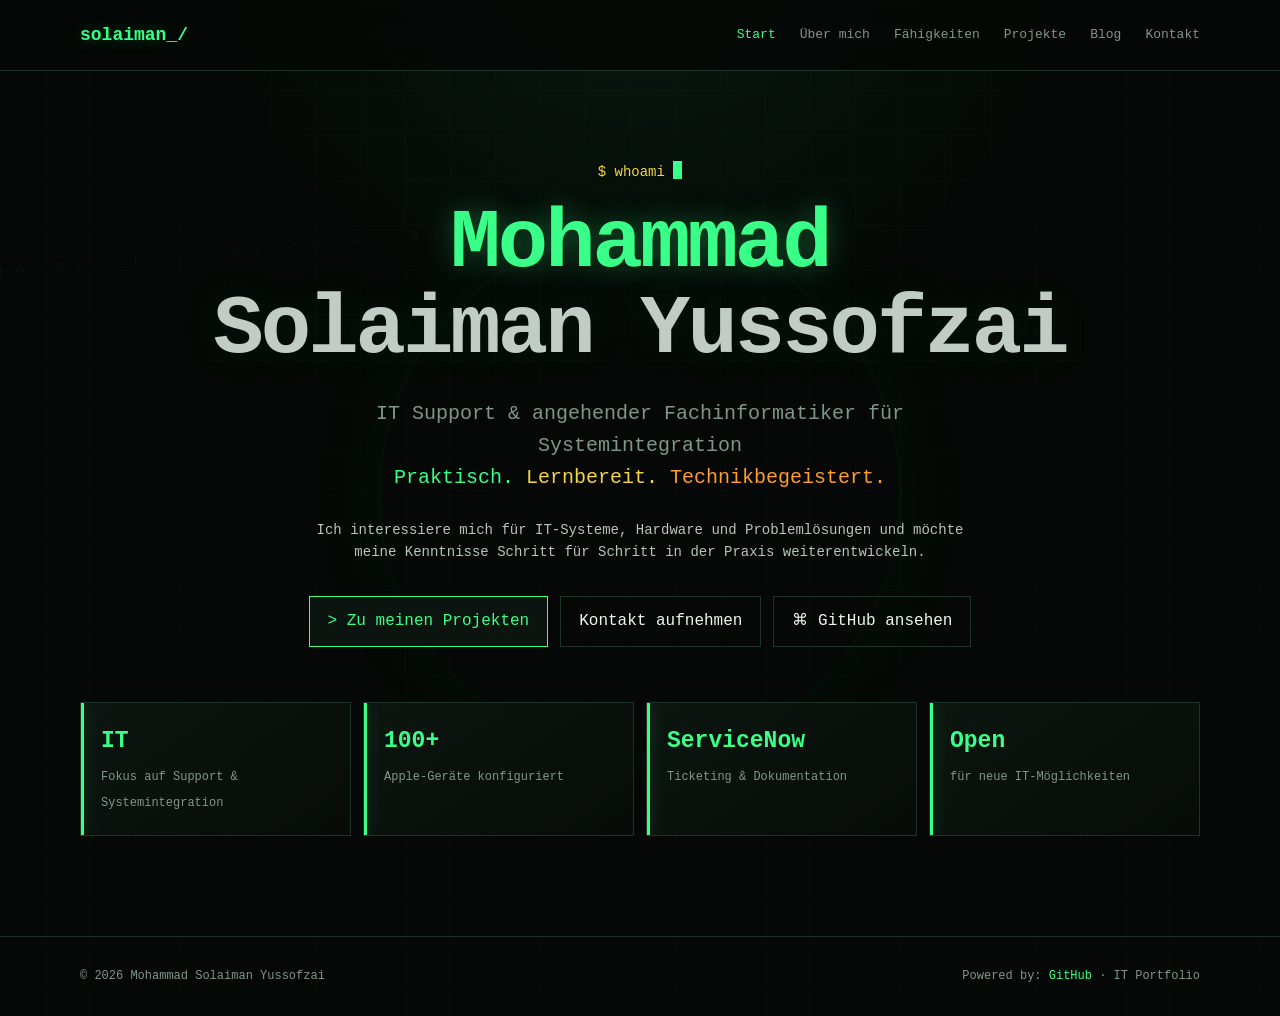
==== commit 249186a2: "Update index.html" ====
--- a/index.html
+++ b/index.html
@@ -1,508 +1,2061 @@
 <!DOCTYPE html>
 <html lang="de">
 <head>
-    <meta charset="UTF-8">
-    <meta name="viewport" content="width=device-width, initial-scale=1.0">
-
-    <title>Mohammad Solaiman Yussofzai | IT Portfolio</title>
-
-    <link rel="stylesheet" href="style.css">
-
-    <link rel="preconnect" href="https://fonts.googleapis.com">
-    <link rel="preconnect" href="https://fonts.gstatic.com" crossorigin>
-
-    <link href="https://fonts.googleapis.com/css2?family=Fira+Code:wght@400;500;600;700&family=Space+Mono:wght@400;700&display=swap" rel="stylesheet">
+  <meta charset="UTF-8">
+  <meta name="viewport" content="width=device-width, initial-scale=1.0">
+
+  <title>solaiman_ — IT Portfolio</title>
+
+  <meta
+    name="description"
+    content="IT Portfolio von Mohammad Solaiman Yussofzai – IT Support und angehender Fachinformatiker für Systemintegration."
+  >
+
+  <style>
+    :root {
+      --bg: #050806;
+      --panel: #0b100d;
+      --panel2: #101812;
+      --line: #1e3327;
+
+      --text: #edf7ef;
+      --muted: #82958a;
+
+      --green: #39ff88;
+      --green2: #19d96a;
+      --yellow: #f5d547;
+      --orange: #ff9d2e;
+      --red: #ff5c67;
+
+      --shadow: 0 25px 80px rgba(0, 0, 0, .48);
+    }
+
+    * {
+      box-sizing: border-box;
+      margin: 0;
+      padding: 0;
+    }
+
+    html {
+      scroll-behavior: smooth;
+    }
+
+    body {
+      background:
+        radial-gradient(
+          circle at 50% -10%,
+          rgba(57, 255, 136, .08),
+          transparent 35%
+        ),
+        linear-gradient(rgba(57,255,136,.018) 1px, transparent 1px),
+        linear-gradient(90deg, rgba(57,255,136,.018) 1px, transparent 1px),
+        var(--bg);
+
+      background-size:
+        auto,
+        45px 45px,
+        45px 45px,
+        auto;
+
+      color: var(--text);
+      font-family:
+        Consolas,
+        "Courier New",
+        monospace;
+
+      line-height: 1.6;
+    }
+
+    a {
+      color: inherit;
+      text-decoration: none;
+    }
+
+    button,
+    input,
+    textarea {
+      font: inherit;
+    }
+
+    .container {
+      width: min(1120px, calc(100% - 40px));
+      margin: auto;
+    }
+
+    /* =========================
+       HEADER
+    ========================= */
+
+    header {
+      position: sticky;
+      top: 0;
+      z-index: 1000;
+
+      background: rgba(5, 8, 6, .9);
+      backdrop-filter: blur(14px);
+
+      border-bottom: 1px solid var(--line);
+    }
+
+    .nav {
+      min-height: 70px;
+
+      display: flex;
+      align-items: center;
+      justify-content: space-between;
+
+      gap: 30px;
+    }
+
+    .logo {
+      color: var(--green);
+      font-weight: 700;
+      font-size: 18px;
+
+      text-shadow:
+        0 0 15px rgba(57,255,136,.3);
+    }
+
+    .navlinks {
+      display: flex;
+      align-items: center;
+      gap: 24px;
+
+      list-style: none;
+    }
+
+    .navlinks a {
+      color: var(--muted);
+      font-size: 13px;
+
+      transition: .2s;
+    }
+
+    .navlinks a:hover,
+    .navlinks a.active {
+      color: var(--green);
+    }
+
+    /* =========================
+       GENERAL
+    ========================= */
+
+    main section {
+      display: none;
+    }
+
+    main section.active {
+      display: block;
+    }
+
+    .page {
+      padding: 100px 0;
+      min-height: calc(100vh - 70px);
+    }
+
+    .terminal-label {
+      color: var(--yellow);
+      font-size: 14px;
+      margin-bottom: 18px;
+    }
+
+    .section-title {
+      margin-bottom: 50px;
+    }
+
+    .section-title h2 {
+      font-size: clamp(30px, 5vw, 48px);
+      color: var(--text);
+      margin-bottom: 12px;
+    }
+
+    .section-title p {
+      color: var(--muted);
+      max-width: 700px;
+    }
+
+    .green {
+      color: var(--green);
+    }
+
+    .yellow {
+      color: var(--yellow);
+    }
+
+    .orange {
+      color: var(--orange);
+    }
+
+    /* =========================
+       BUTTONS
+    ========================= */
+
+    .buttons {
+      display: flex;
+      justify-content: center;
+      gap: 12px;
+      flex-wrap: wrap;
+    }
+
+    .btn {
+      display: inline-flex;
+      align-items: center;
+      justify-content: center;
+
+      padding: 12px 18px;
+
+      border: 1px solid var(--green);
+      color: var(--green);
+
+      background: #0b140f;
+
+      transition: .2s;
+    }
+
+    .btn:hover {
+      background: var(--green);
+      color: #07100a;
+
+      transform: translateY(-2px);
+
+      box-shadow:
+        0 0 28px rgba(57,255,136,.22);
+    }
+
+    .btn.secondary {
+      border-color: var(--line);
+      color: var(--text);
+      background: transparent;
+    }
+
+    .btn.secondary:hover {
+      border-color: var(--green);
+      color: var(--green);
+      background: transparent;
+    }
+
+    /* =========================
+       START
+    ========================= */
+
+    .hero {
+      min-height: calc(100vh - 70px);
+
+      display: grid;
+      place-items: center;
+
+      text-align: center;
+
+      padding: 90px 0 100px;
+
+      position: relative;
+      overflow: hidden;
+    }
+
+    .hero::before {
+      content:
+        "01 10 01 00 11 01 10 01 00 11";
+
+      position: absolute;
+
+      top: 20%;
+      left: -5%;
+
+      color: rgba(57,255,136,.045);
+
+      font-size: 13px;
+      letter-spacing: 12px;
+
+      white-space: nowrap;
+
+      transform: rotate(-5deg);
+    }
+
+    .hero::after {
+      content: "";
+
+      position: absolute;
+
+      width: 520px;
+      height: 520px;
+
+      border: 1px solid rgba(57,255,136,.06);
+
+      border-radius: 50%;
+
+      top: 50%;
+      left: 50%;
+
+      transform: translate(-50%, -52%);
+
+      box-shadow:
+        0 0 100px rgba(57,255,136,.035);
+
+      pointer-events: none;
+    }
+
+    .hero-content {
+      position: relative;
+      z-index: 2;
+    }
+
+    .cursor {
+      display: inline-block;
+
+      width: 9px;
+      height: 18px;
+
+      background: var(--green);
+
+      vertical-align: -3px;
+
+      animation: blink 1s steps(2, end) infinite;
+    }
+
+    @keyframes blink {
+      50% {
+        opacity: 0;
+      }
+    }
+
+    .hero h1 {
+      font-size: clamp(40px, 7vw, 84px);
+
+      line-height: 1.02;
+
+      letter-spacing: -3px;
+
+      margin-bottom: 25px;
+
+      text-shadow:
+        0 0 45px rgba(57,255,136,.08);
+    }
+
+    .hero h1 .green {
+      color: var(--green);
+
+      text-shadow:
+        0 0 28px rgba(57,255,136,.3);
+    }
+
+    .hero h1 .dim {
+      display: block;
+      color: #c1ccc4;
+    }
+
+    .role {
+      font-size: clamp(15px, 2vw, 20px);
+
+      color: var(--muted);
+
+      max-width: 720px;
+
+      margin: 0 auto 25px;
+    }
+
+    .intro {
+      color: #b7c5bb;
+
+      font-size: 14px;
+
+      max-width: 680px;
+
+      margin: 0 auto 32px;
+    }
+
+    .start-stats {
+      display: grid;
+
+      grid-template-columns:
+        repeat(4, 1fr);
+
+      gap: 12px;
+
+      margin-top: 55px;
+
+      text-align: left;
+    }
+
+    .stat {
+      position: relative;
+
+      padding: 20px;
+
+      border:
+        1px solid var(--line);
+
+      background:
+        linear-gradient(
+          145deg,
+          rgba(13,22,16,.95),
+          rgba(7,12,9,.95)
+        );
+
+      transition: .25s;
+
+      overflow: hidden;
+    }
+
+    .stat::before {
+      content: "";
+
+      position: absolute;
+
+      left: 0;
+      top: 0;
+
+      width: 3px;
+      height: 100%;
+
+      background: var(--green);
+
+      box-shadow:
+        0 0 16px rgba(57,255,136,.35);
+    }
+
+    .stat:hover {
+      transform: translateY(-4px);
+
+      border-color: #315b42;
+    }
+
+    .stat strong {
+      display: block;
+
+      color: var(--green);
+
+      font-size: 23px;
+
+      margin-bottom: 4px;
+    }
+
+    .stat span {
+      color: var(--muted);
+
+      font-size: 12px;
+    }
+
+    /* =========================
+       CARDS
+    ========================= */
+
+    .card-grid {
+      display: grid;
+
+      grid-template-columns:
+        repeat(2, 1fr);
+
+      gap: 18px;
+    }
+
+    .card {
+      position: relative;
+
+      padding: 28px;
+
+      border: 1px solid var(--line);
+
+      background:
+        linear-gradient(
+          145deg,
+          rgba(14,23,17,.95),
+          rgba(7,11,9,.95)
+        );
+
+      box-shadow: var(--shadow);
+
+      transition: .25s;
+    }
+
+    .card:hover {
+      transform: translateY(-5px);
+
+      border-color:
+        rgba(57,255,136,.35);
+    }
+
+    .card h3 {
+      color: var(--green);
+
+      margin-bottom: 15px;
+
+      font-size: 19px;
+    }
+
+    .card p {
+      color: var(--muted);
+
+      font-size: 14px;
+    }
+
+    /* =========================
+       ABOUT
+    ========================= */
+
+    .about-grid {
+      display: grid;
+
+      grid-template-columns:
+        1fr 1fr;
+
+      gap: 24px;
+    }
+
+    .profile-list {
+      display: grid;
+
+      gap: 14px;
+
+      margin-top: 20px;
+    }
+
+    .profile-item {
+      padding: 15px;
+
+      border: 1px solid var(--line);
+
+      background: rgba(8,14,10,.7);
+    }
+
+    .profile-item span {
+      display: block;
+
+      color: var(--muted);
+
+      font-size: 12px;
+
+      margin-bottom: 4px;
+    }
+
+    .profile-item strong {
+      color: var(--text);
+    }
+
+    .timeline {
+      position: relative;
+
+      margin-top: 25px;
+
+      padding-left: 25px;
+
+      border-left: 1px solid var(--line);
+    }
+
+    .timeline-item {
+      position: relative;
+
+      margin-bottom: 30px;
+    }
+
+    .timeline-item::before {
+      content: "";
+
+      position: absolute;
+
+      left: -31px;
+      top: 5px;
+
+      width: 10px;
+      height: 10px;
+
+      background: var(--green);
+
+      border-radius: 50%;
+
+      box-shadow:
+        0 0 14px rgba(57,255,136,.5);
+    }
+
+    .timeline-item small {
+      color: var(--yellow);
+    }
+
+    .timeline-item h3 {
+      color: var(--text);
+
+      margin: 5px 0;
+    }
+
+    .timeline-item p {
+      color: var(--muted);
+
+      font-size: 13px;
+    }
+
+    /* =========================
+       SKILLS
+    ========================= */
+
+    .skills-grid {
+      display: grid;
+
+      grid-template-columns:
+        repeat(2, 1fr);
+
+      gap: 18px;
+
+      margin-bottom: 40px;
+    }
+
+    .skill {
+      padding: 22px;
+
+      border: 1px solid var(--line);
+
+      background: var(--panel);
+
+      transition: .25s;
+    }
+
+    .skill:hover {
+      border-color:
+        rgba(57,255,136,.35);
+
+      transform: translateY(-3px);
+    }
+
+    .skill-top {
+      display: flex;
+
+      align-items: center;
+      justify-content: space-between;
+
+      gap: 15px;
+
+      margin-bottom: 10px;
+    }
+
+    .skill h3 {
+      color: var(--text);
+
+      font-size: 16px;
+    }
+
+    .skill-level {
+      color: var(--green);
+
+      font-size: 11px;
+
+      border:
+        1px solid rgba(57,255,136,.25);
+
+      padding: 4px 8px;
+    }
+
+    .skill-detail {
+      color: var(--muted);
+
+      font-size: 12px;
+    }
+
+    .tags {
+      display: flex;
+
+      flex-wrap: wrap;
+
+      gap: 8px;
+    }
+
+    .tag {
+      padding: 7px 10px;
+
+      border: 1px solid var(--line);
+
+      background: #0a100c;
+
+      color: var(--muted);
+
+      font-size: 12px;
+
+      transition: .2s;
+    }
+
+    .tag:hover {
+      color: var(--green);
+
+      border-color: var(--green);
+    }
+
+    /* =========================
+       PROJECTS
+    ========================= */
+
+    .projects {
+      display: grid;
+
+      grid-template-columns:
+        repeat(3, 1fr);
+
+      gap: 18px;
+    }
+
+    .project-number {
+      color: var(--yellow);
+
+      font-size: 12px;
+
+      margin-bottom: 12px;
+    }
+
+    .project h3 {
+      color: var(--green);
+
+      margin-bottom: 12px;
+    }
+
+    .project p {
+      margin-bottom: 20px;
+    }
+
+    .project .tags {
+      margin-bottom: 20px;
+    }
+
+    .project-link {
+      color: var(--green);
+
+      font-size: 13px;
+    }
+
+    /* =========================
+       BLOG
+    ========================= */
+
+    .blog-grid {
+      display: grid;
+
+      grid-template-columns:
+        repeat(3, 1fr);
+
+      gap: 18px;
+    }
+
+    .blog-date {
+      color: var(--yellow);
+
+      font-size: 11px;
+
+      margin-bottom: 10px;
+    }
+
+    /* =========================
+       CONTACT
+    ========================= */
+
+    .contact-grid {
+      display: grid;
+
+      grid-template-columns:
+        1.2fr .8fr;
+
+      gap: 25px;
+    }
+
+    form {
+      display: grid;
+
+      gap: 16px;
+    }
+
+    label {
+      color: var(--orange);
+
+      font-size: 13px;
+    }
+
+    input,
+    textarea {
+      width: 100%;
+
+      margin-top: 7px;
+
+      padding: 13px 14px;
+
+      border: 1px solid var(--line);
+
+      outline: none;
+
+      background: #070c08;
+
+      color: var(--text);
+
+      transition: .2s;
+    }
+
+    input:focus,
+    textarea:focus {
+      border-color: var(--orange);
+
+      box-shadow:
+        0 0 20px rgba(255,157,46,.08);
+    }
+
+    textarea {
+      min-height: 150px;
+
+      resize: vertical;
+    }
+
+    .contact-info {
+      display: grid;
+
+      gap: 14px;
+    }
+
+    .contact-item {
+      padding: 18px;
+
+      border: 1px solid var(--line);
+
+      background: var(--panel);
+
+      transition: .2s;
+    }
+
+    .contact-item:hover {
+      transform: translateX(4px);
+
+      border-color:
+        rgba(57,255,136,.35);
+    }
+
+    .contact-item span {
+      display: block;
+
+      color: var(--muted);
+
+      font-size: 11px;
+
+      margin-bottom: 5px;
+    }
+
+    .contact-item strong {
+      color: var(--text);
+
+      font-size: 14px;
+    }
+
+    .available {
+      color: var(--green) !important;
+    }
+
+    /* =========================
+       FOOTER
+    ========================= */
+
+    footer {
+      border-top: 1px solid var(--line);
+
+      padding: 30px 0;
+
+      color: var(--muted);
+
+      font-size: 12px;
+    }
+
+    .footer-inner {
+      display: flex;
+
+      align-items: center;
+      justify-content: space-between;
+
+      gap: 20px;
+    }
+
+    footer a {
+      color: var(--green);
+    }
+
+    /* =========================
+       MOBILE
+    ========================= */
+
+    @media (max-width: 850px) {
+
+      .nav {
+        flex-direction: column;
+
+        padding: 16px 0;
+      }
+
+      .navlinks {
+        flex-wrap: wrap;
+
+        justify-content: center;
+
+        gap: 12px 16px;
+      }
+
+      .hero {
+        padding-top: 65px;
+      }
+
+      .start-stats {
+        grid-template-columns:
+          repeat(2, 1fr);
+      }
+
+      .about-grid,
+      .contact-grid {
+        grid-template-columns: 1fr;
+      }
+
+      .projects,
+      .blog-grid {
+        grid-template-columns: 1fr;
+      }
+    }
+
+    @media (max-width: 550px) {
+
+      .container {
+        width: min(
+          100% - 26px,
+          1120px
+        );
+      }
+
+      .page {
+        padding: 70px 0;
+      }
+
+      .hero h1 {
+        font-size: 43px;
+
+        letter-spacing: -2px;
+      }
+
+      .start-stats,
+      .skills-grid {
+        grid-template-columns: 1fr;
+      }
+
+      .buttons {
+        flex-direction: column;
+      }
+
+      .btn {
+        width: 100%;
+      }
+
+      .footer-inner {
+        flex-direction: column;
+
+        text-align: center;
+      }
+    }
+  </style>
 </head>
 
 <body>
 
-<!-- ================= NAVIGATION ================= -->
-
-<header class="navbar">
-
-    <div class="nav-container">
-
-        <a href="index.html" class="logo">
-            Mohammad <span>Solaiman</span>
-        </a>
-
-        <nav>
-
-            <a href="index.html" class="active">Start</a>
-
-            <a href="about.html">Über mich</a>
-
-            <a href="skills.html">Fähigkeiten</a>
-
-            <a href="experience.html">Werdegang</a>
-
-            <a href="projects.html">Projekte</a>
-
-            <a href="blog.html">Blog</a>
-
-            <a href="contact.html">Kontakt</a>
-
-        </nav>
-
-        <a
+  <!-- =========================
+       HEADER
+  ========================= -->
+
+  <header>
+
+    <div class="container nav">
+
+      <a
+        href="#start"
+        class="logo"
+      >
+        solaiman_/
+      </a>
+
+      <nav>
+
+        <ul class="navlinks">
+
+          <li>
+            <a
+              href="#start"
+              class="active"
+            >
+              Start
+            </a>
+          </li>
+
+          <li>
+            <a href="#about">
+              Über mich
+            </a>
+          </li>
+
+          <li>
+            <a href="#skills">
+              Fähigkeiten
+            </a>
+          </li>
+
+          <li>
+            <a href="#projects">
+              Projekte
+            </a>
+          </li>
+
+          <li>
+            <a href="#blog">
+              Blog
+            </a>
+          </li>
+
+          <li>
+            <a href="#contact">
+              Kontakt
+            </a>
+          </li>
+
+        </ul>
+
+      </nav>
+
+    </div>
+
+  </header>
+
+
+  <main>
+
+    <!-- =========================
+         START
+    ========================= -->
+
+    <section
+      id="start"
+      class="hero active"
+    >
+
+      <div class="container hero-content">
+
+        <div class="terminal-label">
+          $ whoami
+          <span class="cursor"></span>
+        </div>
+
+        <h1>
+          <span class="green">
+            Mohammad
+          </span>
+
+          <span class="dim">
+            Solaiman Yussofzai
+          </span>
+        </h1>
+
+        <p class="role">
+
+          IT Support &
+          angehender Fachinformatiker
+          für Systemintegration
+
+          <br>
+
+          <span class="green">
+            Praktisch.
+          </span>
+
+          <span class="yellow">
+            Lernbereit.
+          </span>
+
+          <span class="orange">
+            Technikbegeistert.
+          </span>
+
+        </p>
+
+        <p class="intro">
+
+          Ich interessiere mich für IT-Systeme,
+          Hardware und Problemlösungen und möchte
+          meine Kenntnisse Schritt für Schritt
+          in der Praxis weiterentwickeln.
+
+        </p>
+
+        <div class="buttons">
+
+          <a
+            href="#projects"
+            class="btn"
+          >
+            &gt; Zu meinen Projekten
+          </a>
+
+          <a
+            href="#contact"
+            class="btn secondary"
+          >
+            Kontakt aufnehmen
+          </a>
+
+          <a
             href="https://github.com/yussofzais-cloud"
             target="_blank"
-            class="github-link"
+            rel="noreferrer"
+            class="btn secondary"
+          >
+            ⌘ GitHub ansehen
+          </a>
+
+        </div>
+
+
+        <div class="start-stats">
+
+          <div class="stat">
+
+            <strong>
+              IT
+            </strong>
+
+            <span>
+              Fokus auf Support &
+              Systemintegration
+            </span>
+
+          </div>
+
+
+          <div class="stat">
+
+            <strong>
+              100+
+            </strong>
+
+            <span>
+              Apple-Geräte konfiguriert
+            </span>
+
+          </div>
+
+
+          <div class="stat">
+
+            <strong>
+              ServiceNow
+            </strong>
+
+            <span>
+              Ticketing &
+              Dokumentation
+            </span>
+
+          </div>
+
+
+          <div class="stat">
+
+            <strong>
+              Open
+            </strong>
+
+            <span>
+              für neue IT-Möglichkeiten
+            </span>
+
+          </div>
+
+        </div>
+
+      </div>
+
+    </section>
+
+
+    <!-- =========================
+         ÜBER MICH
+    ========================= -->
+
+    <section
+      id="about"
+      class="page"
+    >
+
+      <div class="container">
+
+        <div class="section-title">
+
+          <div class="terminal-label">
+            $ cat profile.txt
+          </div>
+
+          <h2>
+            Über mich &
+            <span class="green">
+              Werdegang
+            </span>
+          </h2>
+
+          <p>
+            Mein Weg in die IT, meine praktische
+            Erfahrung und meine nächsten Ziele.
+          </p>
+
+        </div>
+
+
+        <div class="about-grid">
+
+          <div class="card">
+
+            <h3>
+              Mohammad Solaiman Yussofzai
+            </h3>
+
+            <p>
+              Ich interessiere mich besonders für
+              IT-Systeme, Hardware und technische
+              Problemlösungen.
+            </p>
+
+            <p style="margin-top:15px;">
+              Durch meine bisherige praktische
+              Erfahrung konnte ich erste Einblicke
+              in IT-Support, Ticketbearbeitung,
+              Hardware und Anwenderbetreuung sammeln.
+            </p>
+
+            <p style="margin-top:15px;">
+              Mein Ziel ist es, meine Kenntnisse
+              weiter auszubauen und langfristig
+              im Bereich Systemintegration zu arbeiten.
+            </p>
+
+
+            <div class="profile-list">
+
+              <div class="profile-item">
+
+                <span>
+                  Standort
+                </span>
+
+                <strong>
+                  Hamburg, Deutschland
+                </strong>
+
+              </div>
+
+
+              <div class="profile-item">
+
+                <span>
+                  Fokus
+                </span>
+
+                <strong>
+                  IT Support / Systemintegration
+                </strong>
+
+              </div>
+
+
+              <div class="profile-item">
+
+                <span>
+                  Arbeitsweise
+                </span>
+
+                <strong>
+                  lernen → ausprobieren → lösen
+                </strong>
+
+              </div>
+
+            </div>
+
+          </div>
+
+
+          <div class="card">
+
+            <h3>
+              Werdegang
+            </h3>
+
+            <div class="timeline">
+
+              <div class="timeline-item">
+
+                <small>
+                  2024
+                </small>
+
+                <h3>
+                  MSA
+                </h3>
+
+                <p>
+                  Stadtteilschule am Heidberg
+                </p>
+
+              </div>
+
+
+              <div class="timeline-item">
+
+                <small>
+                  2025
+                </small>
+
+                <h3>
+                  Fachinformatiker für
+                  Systemintegration
+                </h3>
+
+                <p>
+                  Praktische Einblicke in
+                  IT-Support, Hardware,
+                  Ticketing und Anwendersupport.
+                </p>
+
+              </div>
+
+
+              <div class="timeline-item">
+
+                <small>
+                  2026
+                </small>
+
+                <h3>
+                  Weiterentwicklung im IT-Bereich
+                </h3>
+
+                <p>
+                  Aufbau eigener Projekte,
+                  Vertiefung technischer Kenntnisse
+                  und Vorbereitung auf den nächsten
+                  beruflichen Schritt.
+                </p>
+
+              </div>
+
+            </div>
+
+          </div>
+
+        </div>
+
+      </div>
+
+    </section>
+
+
+    <!-- =========================
+         FÄHIGKEITEN
+    ========================= -->
+
+    <section
+      id="skills"
+      class="page"
+    >
+
+      <div class="container">
+
+        <div class="section-title">
+
+          <div class="terminal-label">
+            $ ls skills/
+          </div>
+
+          <h2>
+            Meine
+            <span class="green">
+              Fähigkeiten
+            </span>
+          </h2>
+
+          <p>
+            Technische Kenntnisse und praktische
+            Erfahrungen, die ich aktuell weiter ausbaue.
+          </p>
+
+        </div>
+
+
+        <div class="skills-grid">
+
+          <div class="skill">
+
+            <div class="skill-top">
+
+              <h3>
+                IT Support &
+                Troubleshooting
+              </h3>
+
+              <span class="skill-level">
+                Praxis
+              </span>
+
+            </div>
+
+            <p class="skill-detail">
+              Fehleranalyse, Störungsbearbeitung
+              und Unterstützung bei technischen
+              Problemen.
+            </p>
+
+          </div>
+
+
+          <div class="skill">
+
+            <div class="skill-top">
+
+              <h3>
+                Hardware & Geräte
+              </h3>
+
+              <span class="skill-level">
+                Praxis
+              </span>
+
+            </div>
+
+            <p class="skill-detail">
+              Einrichtung, Konfiguration und
+              Austausch von Laptops,
+              Apple-Geräten und Zubehör.
+            </p>
+
+          </div>
+
+
+          <div class="skill">
+
+            <div class="skill-top">
+
+              <h3>
+                ServiceNow / Ticketing
+              </h3>
+
+              <span class="skill-level">
+                Praxis
+              </span>
+
+            </div>
+
+            <p class="skill-detail">
+              Tickets bearbeiten, Incidents
+              dokumentieren und Bearbeitungen
+              nachvollziehbar festhalten.
+            </p>
+
+          </div>
+
+
+          <div class="skill">
+
+            <div class="skill-top">
+
+              <h3>
+                Windows
+              </h3>
+
+              <span class="skill-level">
+                Grundlagen + Praxis
+              </span>
+
+            </div>
+
+            <p class="skill-detail">
+              Grundlegende Administration,
+              Einrichtung und Unterstützung
+              im Arbeitsalltag.
+            </p>
+
+          </div>
+
+        </div>
+
+
+        <div class="card">
+
+          <h3>
+            Tech Stack
+          </h3>
+
+          <div class="tags">
+
+            <span class="tag">Windows</span>
+            <span class="tag">ServiceNow</span>
+            <span class="tag">Apple / iOS</span>
+            <span class="tag">MDM</span>
+            <span class="tag">HTML</span>
+            <span class="tag">CSS</span>
+            <span class="tag">JavaScript</span>
+            <span class="tag">GitHub</span>
+            <span class="tag">Netzwerk-Grundlagen</span>
+            <span class="tag">iTunes</span>
+            <span class="tag">Problemlösung</span>
+            <span class="tag">Dokumentation</span>
+            <span class="tag">Anwendersupport</span>
+            <span class="tag">Gerätekonfiguration</span>
+
+          </div>
+
+        </div>
+
+      </div>
+
+    </section>
+
+
+    <!-- =========================
+         PROJEKTE
+    ========================= -->
+
+    <section
+      id="projects"
+      class="page"
+    >
+
+      <div class="container">
+
+        <div class="section-title">
+
+          <div class="terminal-label">
+            $ ls projects/
+          </div>
+
+          <h2>
+            Meine
+            <span class="green">
+              Projekte
+            </span>
+          </h2>
+
+          <p>
+            Praktische Erfahrungen und eigene
+            IT-Projekte.
+          </p>
+
+        </div>
+
+
+        <div class="projects">
+
+
+          <article class="card project">
+
+            <div class="project-number">
+              PROJECT_01
+            </div>
+
+            <h3>
+              100 Apple iPads
+            </h3>
+
+            <p>
+              Selbstständige Vorbereitung und
+              Konfiguration von rund 100 Apple iPads
+              für eine Unternehmensumfrage innerhalb
+              einer vorgegebenen Deadline.
+            </p>
+
+            <div class="tags">
+
+              <span class="tag">
+                Apple
+              </span>
+
+              <span class="tag">
+                iTunes
+              </span>
+
+              <span class="tag">
+                MDM
+              </span>
+
+            </div>
+
+            <span class="project-link">
+              Mehr erfahren →
+            </span>
+
+          </article>
+
+
+          <article class="card project">
+
+            <div class="project-number">
+              PROJECT_02
+            </div>
+
+            <h3>
+              IT Portfolio
+            </h3>
+
+            <p>
+              Eigenes Bewerbungsportfolio mit
+              responsivem Frontend, persönlicher
+              Präsentation und GitHub-Anbindung.
+            </p>
+
+            <div class="tags">
+
+              <span class="tag">
+                HTML
+              </span>
+
+              <span class="tag">
+                CSS
+              </span>
+
+              <span class="tag">
+                JavaScript
+              </span>
+
+              <span class="tag">
+                GitHub
+              </span>
+
+            </div>
+
+            <a
+              class="project-link"
+              href="https://github.com/yussofzais-cloud"
+              target="_blank"
+              rel="noreferrer"
+            >
+              ⌘ Codes ansehen →
+            </a>
+
+          </article>
+
+
+          <article class="card project">
+
+            <div class="project-number">
+              PROJECT_03
+            </div>
+
+            <h3>
+              IT Support Praxis
+            </h3>
+
+            <p>
+              Praktische Erfahrungen mit Tickets,
+              Incidents, Troubleshooting,
+              Dokumentation, Hardware und
+              Anwenderunterstützung.
+            </p>
+
+            <div class="tags">
+
+              <span class="tag">
+                Support
+              </span>
+
+              <span class="tag">
+                ServiceNow
+              </span>
+
+            </div>
+
+            <a
+              href="#contact"
+              class="project-link"
+            >
+              Kontakt →
+            </a>
+
+          </article>
+
+
+        </div>
+
+      </div>
+
+    </section>
+
+
+    <!-- =========================
+         BLOG
+    ========================= -->
+
+    <section
+      id="blog"
+      class="page"
+    >
+
+      <div class="container">
+
+        <div class="section-title">
+
+          <div class="terminal-label">
+            $ cat blog.txt
+          </div>
+
+          <h2>
+            IT
+            <span class="green">
+              Blog
+            </span>
+          </h2>
+
+          <p>
+            Kleine Beiträge über Lernen,
+            IT und meine Entwicklung.
+          </p>
+
+        </div>
+
+
+        <div class="blog-grid">
+
+
+          <article class="card">
+
+            <div class="blog-date">
+              01 · IT SUPPORT
+            </div>
+
+            <h3>
+              Was ich im IT-Support gelernt habe
+            </h3>
+
+            <p>
+              Warum strukturiertes Arbeiten,
+              gute Dokumentation und
+              Problemanalyse im IT-Support
+              wichtig sind.
+            </p>
+
+          </article>
+
+
+          <article class="card">
+
+            <div class="blog-date">
+              02 · SYSTEMINTEGRATION
+            </div>
+
+            <h3>
+              Mein nächster Schritt in der IT
+            </h3>
+
+            <p>
+              Welche Bereiche mich besonders
+              interessieren und warum ich mich
+              langfristig auf Systemintegration
+              konzentrieren möchte.
+            </p>
+
+          </article>
+
+
+          <article class="card">
+
+            <div class="blog-date">
+              03 · LEARNING
+            </div>
+
+            <h3>
+              Kleine Projekte, große Lernschritte
+            </h3>
+
+            <p>
+              Wie ich durch eigene Projekte
+              praktische Erfahrungen sammle
+              und meine technischen Kenntnisse
+              erweitere.
+            </p>
+
+          </article>
+
+
+        </div>
+
+      </div>
+
+    </section>
+
+
+    <!-- =========================
+         KONTAKT
+    ========================= -->
+
+    <section
+      id="contact"
+      class="page"
+    >
+
+      <div class="container">
+
+        <div class="section-title">
+
+          <div class="terminal-label">
+            $ ./contact.sh
+          </div>
+
+          <h2>
+            Kontakt
+          </h2>
+
+          <p>
+            Du möchtest mich für eine IT-Stelle,
+            ein Praktikum oder eine andere
+            Möglichkeit kontaktieren?
+          </p>
+
+        </div>
+
+
+        <div class="contact-grid">
+
+
+          <div class="card">
+
+            <form
+              onsubmit="sendMessage(event)"
+            >
+
+              <label>
+
+                &gt; Name
+
+                <input
+                  type="text"
+                  name="name"
+                  placeholder="Dein Name"
+                  required
+                >
+
+              </label>
+
+
+              <label>
+
+                &gt; E-Mail
+
+                <input
+                  type="email"
+                  name="email"
+                  placeholder="deine@email.de"
+                  required
+                >
+
+              </label>
+
+
+              <label>
+
+                &gt; Nachricht
+
+                <textarea
+                  name="message"
+                  placeholder="Deine Nachricht..."
+                  required
+                ></textarea>
+
+              </label>
+
+
+              <button
+                type="submit"
+                class="btn"
+              >
+                &gt; Nachricht senden
+              </button>
+
+            </form>
+
+          </div>
+
+
+          <div class="contact-info">
+
+
+            <div class="contact-item">
+
+              <span>
+                E-Mail
+              </span>
+
+              <strong>
+                solaimanyussofzai@gmail.com
+              </strong>
+
+            </div>
+
+
+            <div class="contact-item">
+
+              <span>
+                Telefon
+              </span>
+
+              <strong>
+                0176 31064908
+              </strong>
+
+            </div>
+
+
+            <div class="contact-item">
+
+              <span>
+                Standort
+              </span>
+
+              <strong>
+                Hamburg, Deutschland
+              </strong>
+
+            </div>
+
+
+            <div class="contact-item">
+
+              <span>
+                Status
+              </span>
+
+              <strong class="available">
+                ● Offen für neue IT-Möglichkeiten
+              </strong>
+
+            </div>
+
+
+          </div>
+
+        </div>
+
+      </div>
+
+    </section>
+
+  </main>
+
+
+  <!-- =========================
+       FOOTER
+  ========================= -->
+
+  <footer>
+
+    <div class="container footer-inner">
+
+      <span>
+        © 2026 Mohammad Solaiman Yussofzai
+      </span>
+
+      <span>
+        Powered by:
+        <a
+          href="https://github.com/yussofzais-cloud"
+          target="_blank"
+          rel="noreferrer"
         >
-            GitHub ↗
+          GitHub
         </a>
+        · IT Portfolio
+      </span>
 
     </div>
 
-</header>
-
-
-<!-- ================= HERO ================= -->
-
-<main>
-
-<section class="hero">
-
-    <div class="hero-content">
-
-        <div class="terminal-command">
-            <span class="yellow">$</span>
-            <span class="green">whoami</span>
-        </div>
-
-
-        <div class="hero-name">
-
-            <h1>Mohammad</h1>
-
-            <h1 class="green-text">
-                Solaiman Yussofzai<span class="cursor">_</span>
-            </h1>
-
-        </div>
-
-
-        <p class="hero-description">
-
-            Ich interessiere mich für IT-Systeme, Hardware und
-            technische Problemlösungen und entwickle meine
-            Kenntnisse im Bereich Fachinformatik für
-            Systemintegration kontinuierlich weiter.
-
-        </p>
-
-
-        <div class="hero-buttons">
-
-            <a href="projects.html" class="btn btn-primary">
-                &lt;/&gt; Zu meinen Projekten
-            </a>
-
-            <a href="contact.html" class="btn btn-secondary">
-                Kontakt aufnehmen ↗
-            </a>
-
-        </div>
-
-    </div>
-
-</section>
-
-
-<!-- ================= STATUS ================= -->
-
-<section class="stats-section">
-
-    <div class="stats-container">
-
-        <div class="stat-card">
-
-            <span class="stat-number">1</span>
-
-            <span class="stat-label">
-                IT-Ausbildung begonnen
-            </span>
-
-        </div>
-
-
-        <div class="stat-card">
-
-            <span class="stat-number">100+</span>
-
-            <span class="stat-label">
-                Apple-Geräte konfiguriert
-            </span>
-
-        </div>
-
-
-        <div class="stat-card">
-
-            <span class="stat-number">IT</span>
-
-            <span class="stat-label">
-                Mein beruflicher Fokus
-            </span>
-
-        </div>
-
-
-        <div class="stat-card">
-
-            <span class="stat-number green-text">
-                ●
-            </span>
-
-            <span class="stat-label">
-                Offen für neue Möglichkeiten
-            </span>
-
-        </div>
-
-    </div>
-
-</section>
-
-
-<!-- ================= INTRO ================= -->
-
-<section class="home-section">
-
-    <div class="section-container">
-
-        <div class="section-terminal">
-
-            <span class="yellow">$</span>
-            <span class="green">cat</span>
-            profile.txt
-
-        </div>
-
-
-        <div class="intro-grid">
-
-            <div>
-
-                <span class="section-number">
-                    01 / ÜBER MICH
-                </span>
-
-                <h2>
-                    Mein Weg in die IT
-                </h2>
-
-            </div>
-
-
-            <div class="intro-text">
-
-                <p>
-                    Mein Interesse an Informatik und technischen
-                    Systemen begleitet mich bereits seit meiner
-                    Schulzeit.
-                </p>
-
-                <p>
-                    Durch meine Ausbildung zum Fachinformatiker für
-                    Systemintegration konnte ich erste praktische
-                    Erfahrungen im IT-Support sammeln und dabei
-                    viel über Hardware, Systeme, Fehleranalyse und
-                    den Umgang mit Anwendern lernen.
-                </p>
-
-                <a href="about.html" class="text-link">
-                    Mehr über mich →
-                </a>
-
-            </div>
-
-        </div>
-
-    </div>
-
-</section>
-
-
-<!-- ================= SKILLS PREVIEW ================= -->
-
-<section class="home-section dark-section">
-
-    <div class="section-container">
-
-        <div class="section-terminal">
-
-            <span class="yellow">$</span>
-            <span class="green">ls</span>
-            skills/
-
-        </div>
-
-
-        <div class="section-title-row">
-
-            <div>
-
-                <span class="section-number">
-                    02 / FÄHIGKEITEN
-                </span>
-
-                <h2>
-                    Technischer Fokus
-                </h2>
-
-            </div>
-
-            <a href="skills.html" class="text-link">
-                Alle Fähigkeiten →
-            </a>
-
-        </div>
-
-
-        <div class="skills-preview">
-
-            <div class="skill-card">
-
-                <div class="skill-icon">
-                    IT
-                </div>
-
-                <h3>
-                    IT Support
-                </h3>
-
-                <p>
-                    Fehleranalyse, Anwenderunterstützung,
-                    Ticketbearbeitung und Dokumentation.
-                </p>
-
-            </div>
-
-
-            <div class="skill-card">
-
-                <div class="skill-icon">
-                    HW
-                </div>
-
-                <h3>
-                    Hardware
-                </h3>
-
-                <p>
-                    Einrichtung, Austausch, Konfiguration
-                    und Fehlerbehebung von Geräten.
-                </p>
-
-            </div>
-
-
-            <div class="skill-card">
-
-                <div class="skill-icon">
-                    SYS
-                </div>
-
-                <h3>
-                    Systeme
-                </h3>
-
-                <p>
-                    Grundlagen in Windows, Netzwerken,
-                    Geräten und Systemadministration.
-                </p>
-
-            </div>
-
-
-            <div class="skill-card">
-
-                <div class="skill-icon">
-                    WEB
-                </div>
-
-                <h3>
-                    Web & GitHub
-                </h3>
-
-                <p>
-                    HTML, CSS, GitHub und Aufbau eigener
-                    Webprojekte.
-                </p>
-
-            </div>
-
-        </div>
-
-    </div>
-
-</section>
-
-
-<!-- ================= FEATURED PROJECT ================= -->
-
-<section class="home-section">
-
-    <div class="section-container">
-
-        <div class="section-terminal">
-
-            <span class="yellow">$</span>
-            <span class="green">cat</span>
-            featured-project.txt
-
-        </div>
-
-
-        <div class="featured-project">
-
-            <div class="project-number">
-                PROJECT_01
-            </div>
-
-            <div class="project-content">
-
-                <span class="project-status">
-                    ● Abgeschlossen
-                </span>
-
-                <h2>
-                    100 Apple iPads konfigurieren
-                </h2>
-
-                <p>
-
-                    Im Rahmen einer Firmenumfrage bei Veolia
-                    habe ich selbstständig und eigenverantwortlich
-                    100 Apple iPads innerhalb einer vorgegebenen
-                    Deadline konfiguriert und für den Einsatz
-                    vorbereitet.
-
-                </p>
-
-
-                <div class="tags">
-
-                    <span>Apple iPad</span>
-
-                    <span>iTunes</span>
-
-                    <span>Hardware</span>
-
-                    <span>Konfiguration</span>
-
-                </div>
-
-
-                <a href="projects.html" class="btn btn-secondary">
-                    Projekt ansehen →
-                </a>
-
-            </div>
-
-        </div>
-
-    </div>
-
-</section>
-
-
-<!-- ================= CTA ================= -->
-
-<section class="cta-section">
-
-    <div class="cta-container">
-
-        <div class="terminal-command">
-
-            <span class="yellow">$</span>
-            <span class="green">echo</span>
-            "Let's connect"
-
-        </div>
-
-
-        <h2>
-            Bereit für neue Möglichkeiten?
-        </h2>
-
-        <p>
-            Du möchtest mehr über mich, meine Erfahrungen
-            oder meine Projekte erfahren?
-        </p>
-
-
-        <a href="contact.html" class="btn btn-primary">
-            Kontakt aufnehmen →
-        </a>
-
-    </div>
-
-</section>
-
-</main>
-
-
-<!-- ================= FOOTER ================= -->
-
-<footer class="footer">
-
-    <div class="footer-container">
-
-        <div>
-
-            <strong>
-                Mohammad <span>Solaiman</span>
-            </strong>
-
-            <p>
-                IT Portfolio · Hamburg
-            </p>
-
-        </div>
-
-
-        <div class="footer-links">
-
-            <a
-                href="https://github.com/yussofzais-cloud"
-                target="_blank"
-            >
-                GitHub
-            </a>
-
-            <a href="mailto:solaimanyussofzai@gmail.com">
-                E-Mail
-            </a>
-
-            <a href="tel:+4917631064908">
-                Telefon
-            </a>
-
-        </div>
-
-
-        <div class="footer-status">
-
-            <span class="status-dot"></span>
-
-            Offen für neue Möglichkeiten
-
-        </div>
-
-    </div>
-
-
-    <div class="copyright">
-
-        © 2026 Mohammad Solaiman Yussofzai ·
-        Erstellt mit HTML, CSS, GitHub & Vercel
-
-    </div>
-
-</footer>
-
+  </footer>
+
+
+  <!-- =========================
+       JAVASCRIPT
+  ========================= -->
+
+  <script>
+
+    const links =
+      [...document.querySelectorAll(".navlinks a")];
+
+    const sections =
+      [...document.querySelectorAll("main section")];
+
+
+    function showPage(id) {
+
+      const target =
+        document.getElementById(id)
+        ||
+        document.getElementById("start");
+
+
+      sections.forEach(section => {
+
+        section.classList.toggle(
+          "active",
+          section === target
+        );
+
+      });
+
+
+      links.forEach(link => {
+
+        link.classList.toggle(
+          "active",
+          link.getAttribute("href")
+          === "#"
+          + target.id
+        );
+
+      });
+
+
+      window.scrollTo({
+        top: 0,
+        behavior: "smooth"
+      });
+
+
+      document.title =
+        target.id === "start"
+
+        ? "solaiman_ — IT Portfolio"
+
+        : target.querySelector("h2")?.textContent
+          + " — solaiman_";
+    }
+
+
+    function navigate() {
+
+      showPage(
+        location.hash.slice(1)
+        || "start"
+      );
+
+    }
+
+
+    window.addEventListener(
+      "hashchange",
+      navigate
+    );
+
+
+    function sendMessage(event) {
+
+      event.preventDefault();
+
+      alert(
+        "Danke für deine Nachricht! " +
+        "Das Kontaktformular wird noch mit einem echten E-Mail-Dienst verbunden."
+      );
+
+      event.target.reset();
+
+    }
+
+
+    navigate();
+
+  </script>
 
 </body>
 </html>
